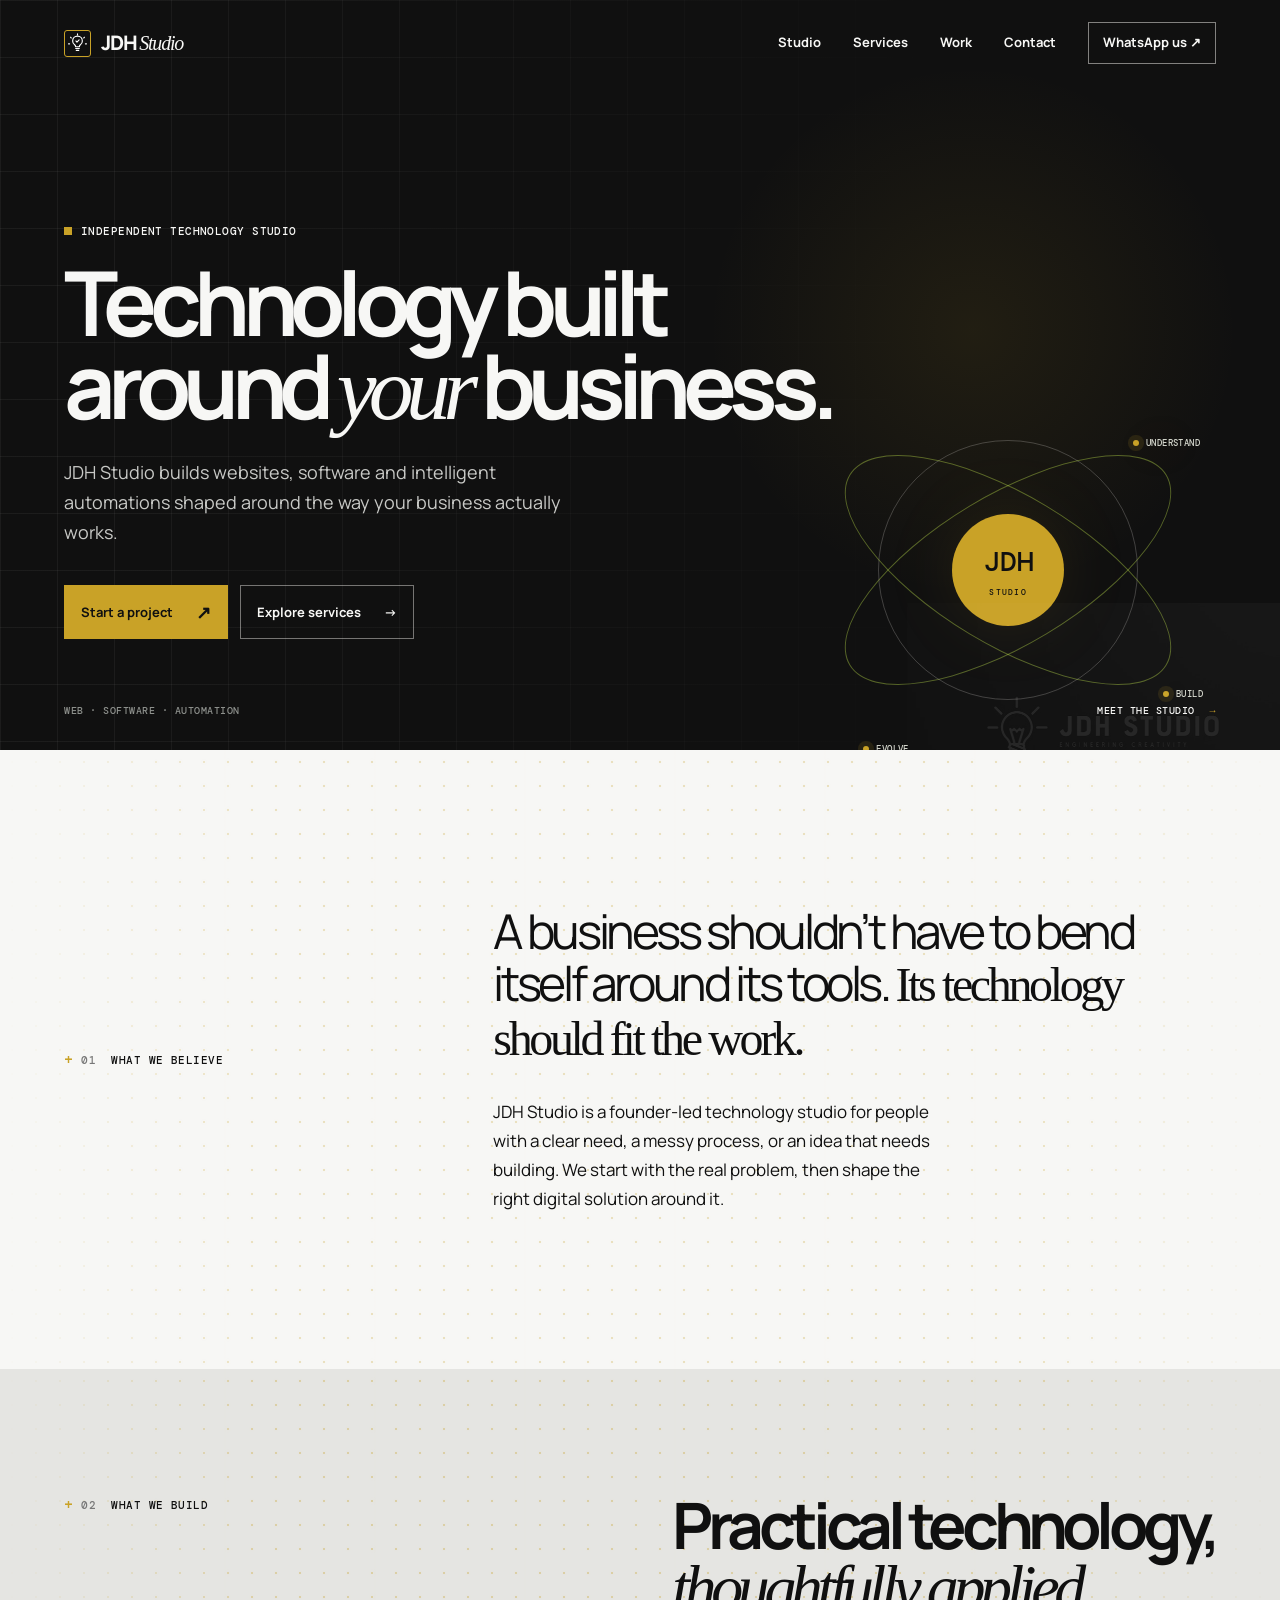
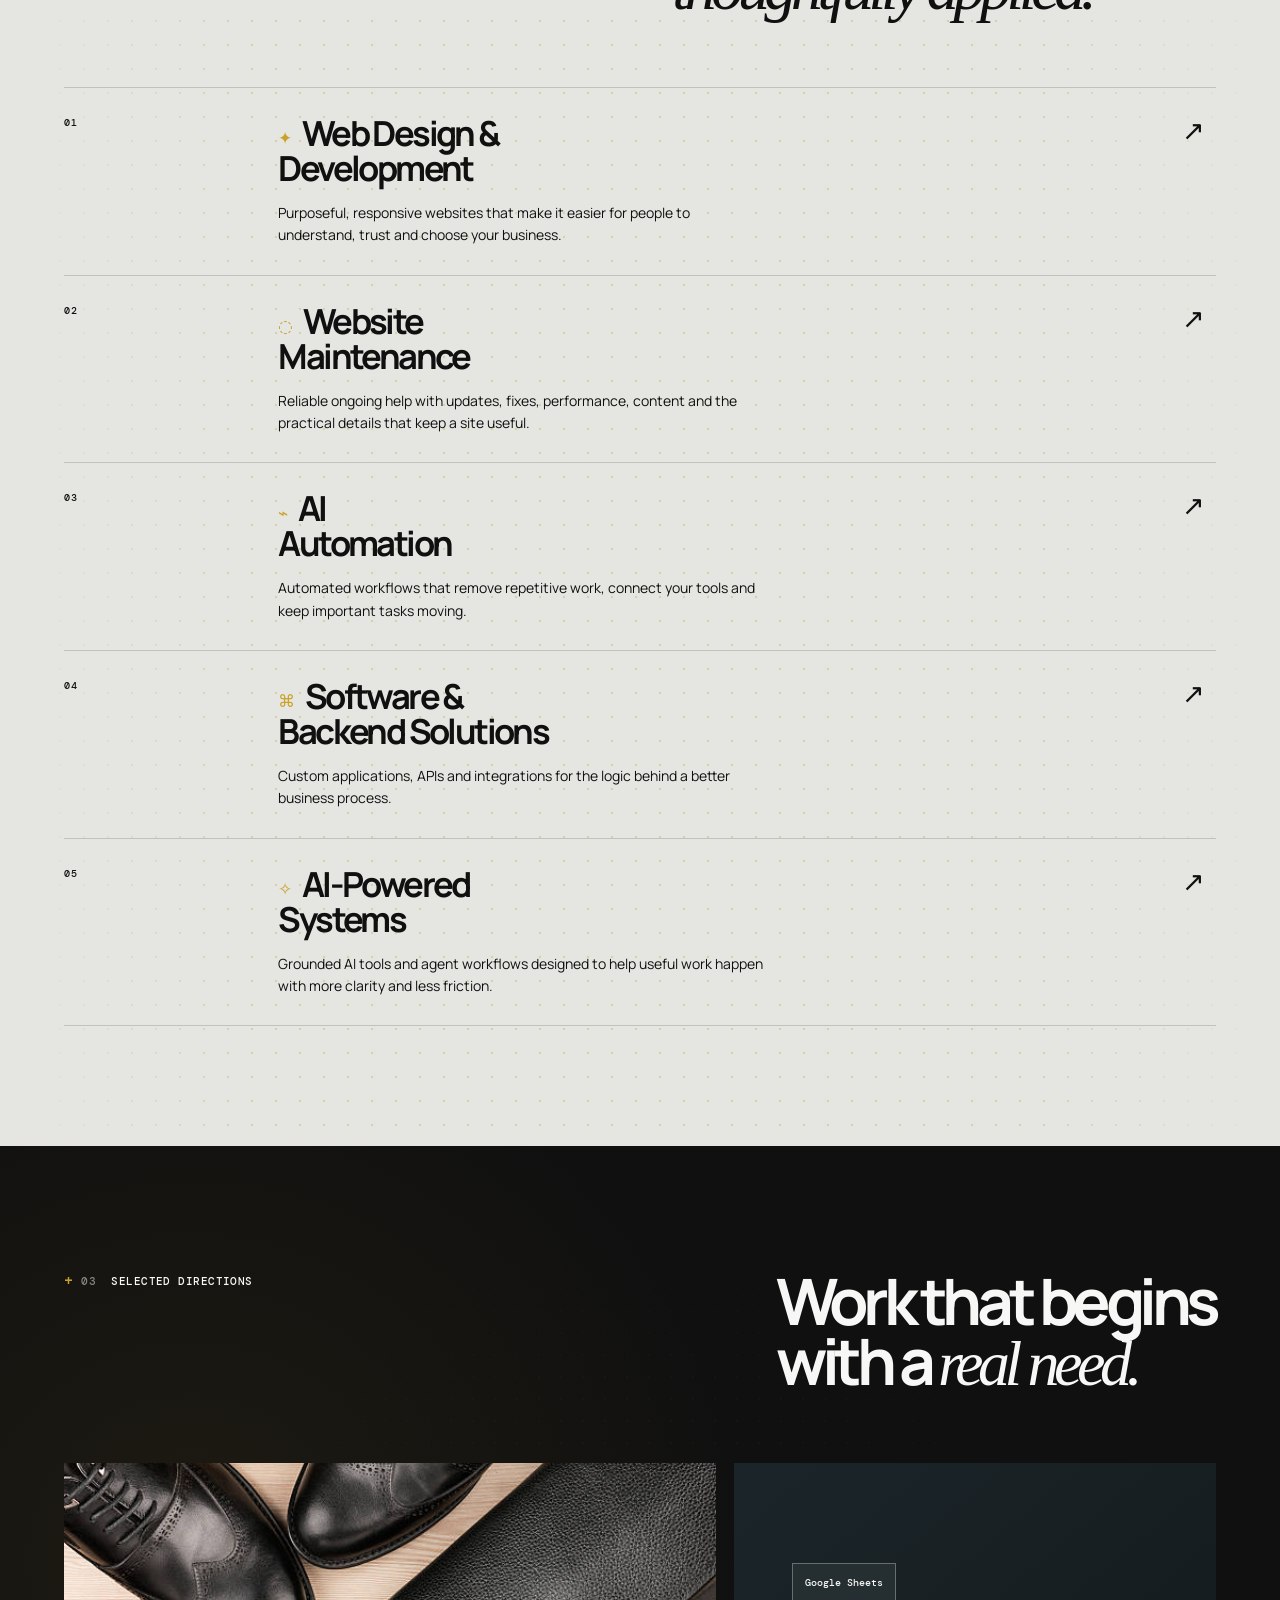
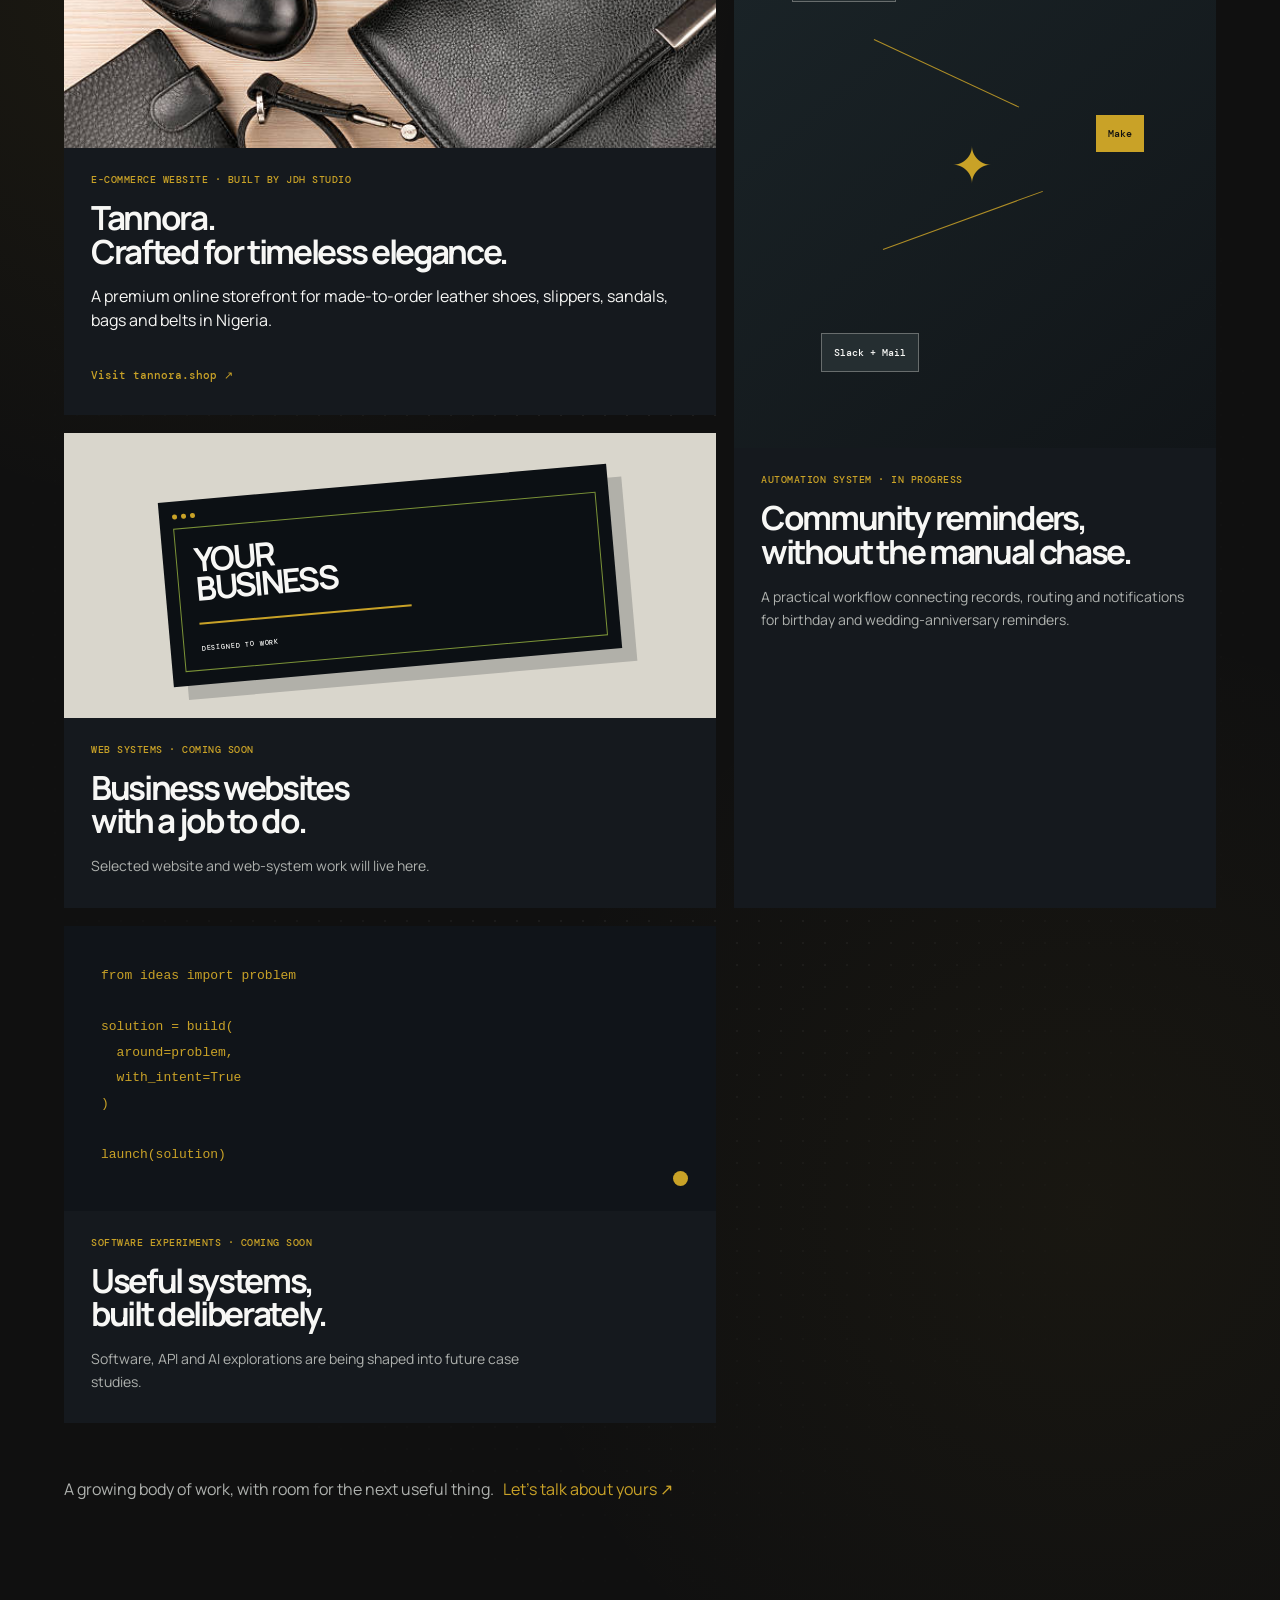
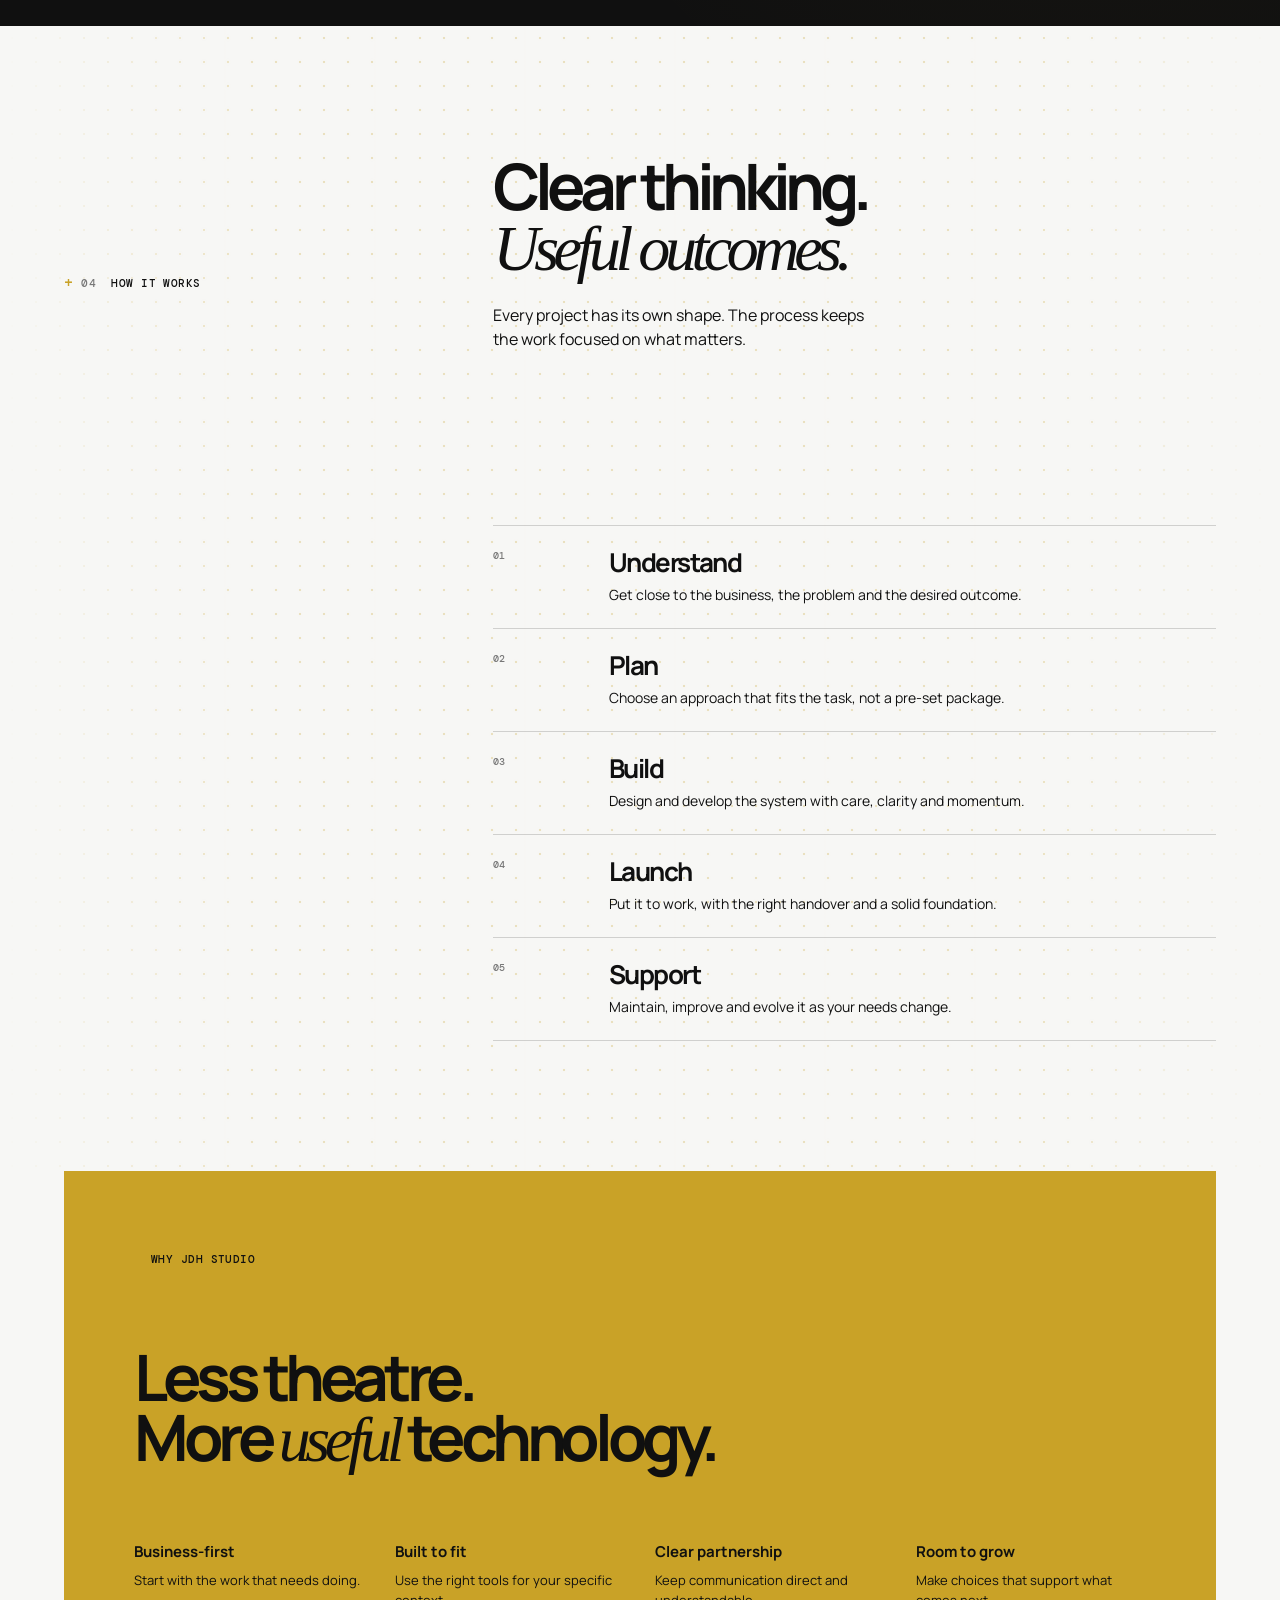
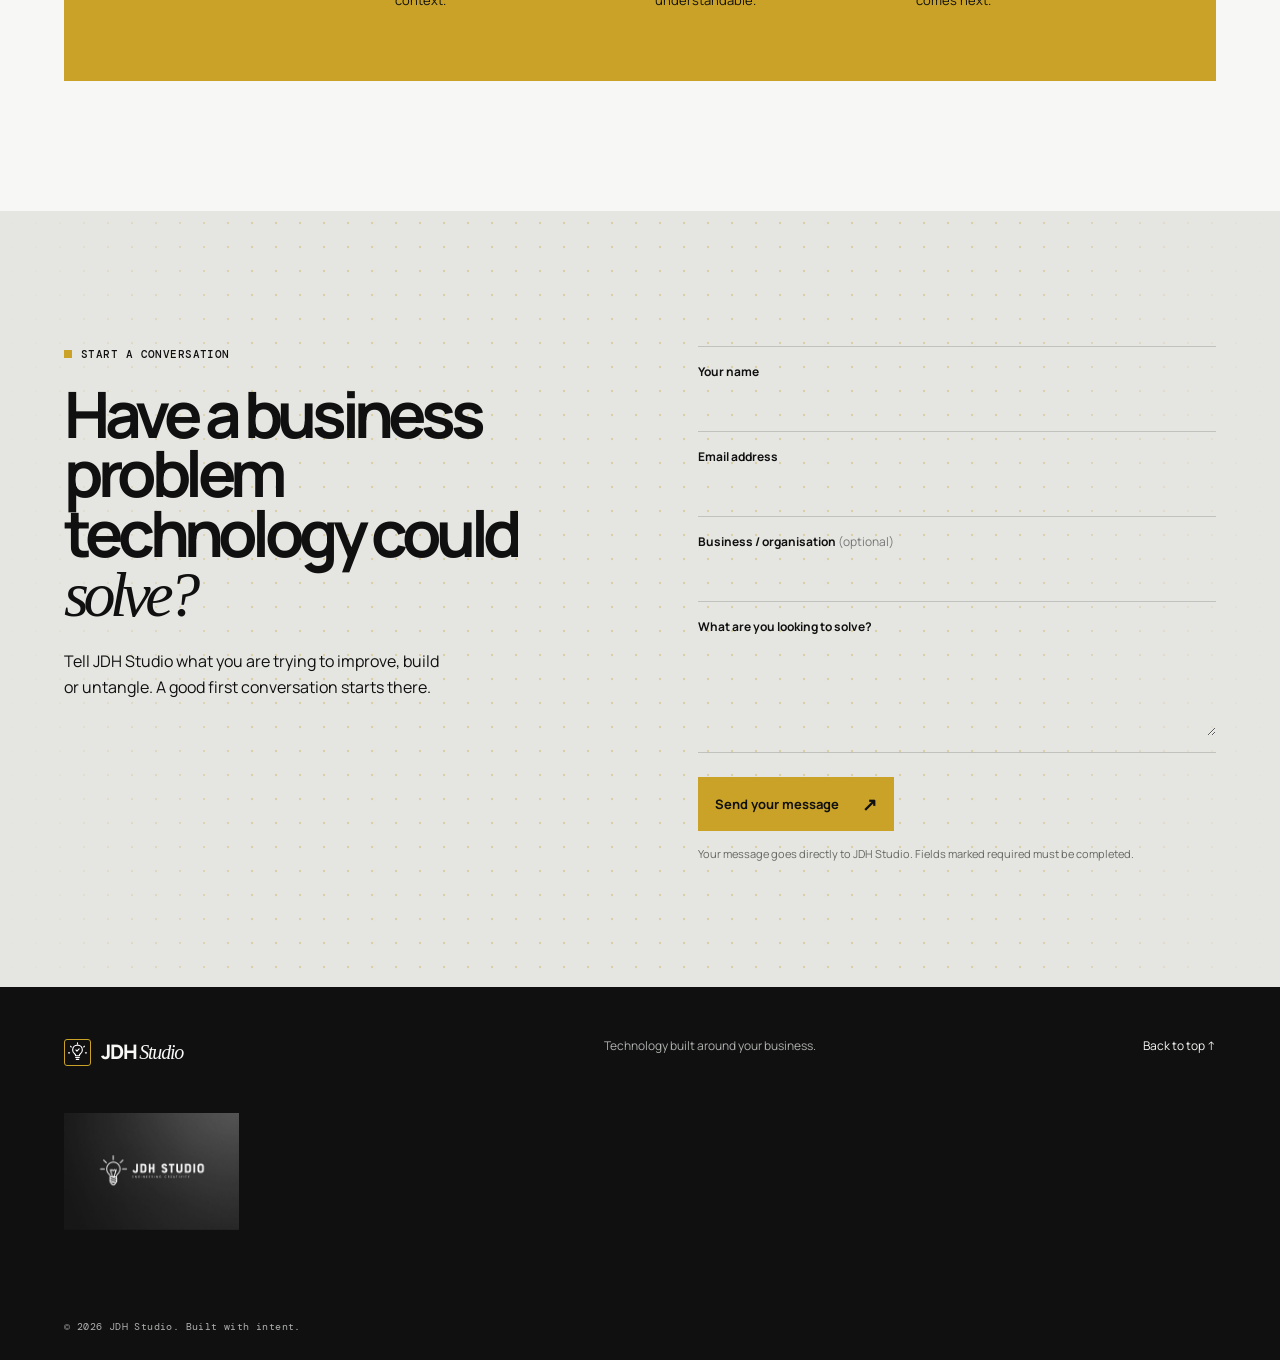
==== index.html @ 9ee15243 "Build JDH Studio website" ====
<!doctype html>
<html lang="en">
  <head>
    <meta charset="UTF-8" />
    <meta name="viewport" content="width=device-width, initial-scale=1.0" />
    <meta
      name="description"
      content="JDH Studio builds business websites, software, and practical AI automations around the way your business works."
    />
    <meta name="theme-color" content="#0a0d11" />
    <meta
      property="og:title"
      content="JDH Studio — Technology Built Around Your Business."
    />
    <meta
      property="og:description"
      content="Websites, software, and intelligent automations designed around real business needs."
    />
    <meta property="og:type" content="website" />
    <meta property="og:url" content="https://jdhstudio.co/" />
    <meta property="og:site_name" content="JDH Studio" />
    <meta property="og:image" content="https://jdhstudio.co/assets/jdh-studio-mark.jpg" />
    <meta name="twitter:card" content="summary_large_image" />
    <meta name="twitter:title" content="JDH Studio — Technology Built Around Your Business." />
    <meta name="twitter:description" content="Websites, software, and intelligent automations designed around real business needs." />
    <meta name="twitter:image" content="https://jdhstudio.co/assets/jdh-studio-mark.jpg" />
    <title>JDH Studio — Technology Built Around Your Business.</title>
    <link rel="canonical" href="https://jdhstudio.co/" />
    <link rel="icon" href="favicon.svg" type="image/svg+xml" />
    <link rel="preconnect" href="https://fonts.googleapis.com" />
    <link rel="preconnect" href="https://fonts.gstatic.com" crossorigin />
    <link
      href="https://fonts.googleapis.com/css2?family=DM+Mono:wght@400;500&family=Manrope:wght@400;500;600;700;800&display=swap"
      rel="stylesheet"
    />
    <link rel="stylesheet" href="styles.css" />
    <script type="application/ld+json">
      {
        "@context": "https://schema.org",
        "@type": "ProfessionalService",
        "name": "JDH Studio",
        "url": "https://jdhstudio.co/",
        "logo": "https://jdhstudio.co/favicon.svg",
        "image": "https://jdhstudio.co/assets/jdh-studio-mark.jpg",
        "description": "JDH Studio builds business websites, software, and practical AI automations around the way each business works.",
        "email": "jdhstudio.co@gmail.com",
        "sameAs": ["https://instagram.com/jdhstudio.co"],
        "areaServed": "NG"
      }
    </script>
  </head>
  <body class="home-page">
    <a class="skip-link" href="#main">Skip to content</a>
    <header class="site-header">
      <a class="brand" href="index.html" aria-label="JDH Studio home"
        ><span class="brand-mark">J</span><span>JDH <em>Studio</em></span></a
      ><button
        class="menu-toggle"
        type="button"
        aria-expanded="false"
        aria-controls="site-nav"
      >
        <span></span><span></span><span></span
        ><span class="sr-only">Open menu</span>
      </button>
      <nav id="site-nav" class="site-nav" aria-label="Primary navigation">
        <a href="studio.html">Studio</a><a href="services.html">Services</a
        ><a href="work.html">Work</a><a href="contact.html">Contact</a
        ><a
          class="nav-cta"
          href="https://wa.me/2348158535742?text=Hi%20JDH%20Studio%2C%20I%27d%20like%20to%20talk%20about%20a%20project."
          target="_blank"
          rel="noopener"
          >WhatsApp us <span aria-hidden="true">↗</span></a
        >
      </nav>
    </header>
    <main id="main">
      <section id="top" class="hero section-shell">
        <div class="hero-grid"></div>
        <div class="hero-copy reveal">
          <p class="eyebrow"><span></span> Independent technology studio</p>
          <h1>Technology built<br />around <i>your</i> business.</h1>
          <p class="hero-text">
            JDH Studio builds websites, software and intelligent automations
            shaped around the way your business actually works.
          </p>
          <div class="hero-actions">
            <a class="button button-primary" href="contact.html"
              >Start a project <span>↗</span></a
            ><a class="button button-secondary" href="services.html"
              >Explore services <span>→</span></a
            >
          </div>
        </div>
        <div class="hero-art reveal" aria-hidden="true">
          <div class="orbit orbit-a"></div>
          <div class="orbit orbit-b"></div>
          <div class="orbit orbit-c"></div>
          <div class="core"><span>JDH</span><small>STUDIO</small></div>
          <div class="signal signal-one"><b></b><span>UNDERSTAND</span></div>
          <div class="signal signal-two"><b></b><span>BUILD</span></div>
          <div class="signal signal-three"><b></b><span>EVOLVE</span></div>
        </div>
        <div class="hero-footer">
          <p>Web · Software · Automation</p>
          <a href="studio.html">Meet the studio <span>→</span></a>
        </div>
      </section>
      <section id="about" class="intro section-shell">
        <div class="section-label reveal">
          <span>01</span>
          <p>What we believe</p>
        </div>
        <div class="intro-content reveal">
          <p class="display-copy">
            A business shouldn’t have to bend itself around its tools.
            <strong>Its technology should fit the work.</strong>
          </p>
          <p class="body-copy">
            JDH Studio is a founder-led technology studio for people with a
            clear need, a messy process, or an idea that needs building. We
            start with the real problem, then shape the right digital solution
            around it.
          </p>
        </div>
      </section>
      <section id="services" class="services section-shell">
        <div class="section-top reveal">
          <div class="section-label">
            <span>02</span>
            <p>What we build</p>
          </div>
          <h2>Practical technology,<br /><i>thoughtfully applied.</i></h2>
        </div>
        <div class="service-list">
          <article class="service-card reveal">
            <div class="service-number">01</div>
            <div>
              <h3>Web Design &amp;<br />Development</h3>
              <p>
                Purposeful, responsive websites that make it easier for people
                to understand, trust and choose your business.
              </p>
            </div>
            <a href="#contact" aria-label="Discuss web design and development"
              >↗</a
            >
          </article>
          <article class="service-card reveal">
            <div class="service-number">02</div>
            <div>
              <h3>Website<br />Maintenance</h3>
              <p>
                Reliable ongoing help with updates, fixes, performance, content
                and the practical details that keep a site useful.
              </p>
            </div>
            <a href="#contact" aria-label="Discuss website maintenance">↗</a>
          </article>
          <article class="service-card reveal">
            <div class="service-number">03</div>
            <div>
              <h3>AI<br />Automation</h3>
              <p>
                Automated workflows that remove repetitive work, connect your
                tools and keep important tasks moving.
              </p>
            </div>
            <a href="#contact" aria-label="Discuss AI automation">↗</a>
          </article>
          <article class="service-card reveal">
            <div class="service-number">04</div>
            <div>
              <h3>Software &amp;<br />Backend Solutions</h3>
              <p>
                Custom applications, APIs and integrations for the logic behind
                a better business process.
              </p>
            </div>
            <a href="#contact" aria-label="Discuss backend solutions">↗</a>
          </article>
          <article class="service-card reveal">
            <div class="service-number">05</div>
            <div>
              <h3>AI-Powered<br />Systems</h3>
              <p>
                Grounded AI tools and agent workflows designed to help useful
                work happen with more clarity and less friction.
              </p>
            </div>
            <a href="#contact" aria-label="Discuss AI-powered systems">↗</a>
          </article>
        </div>
      </section>
      <section id="work" class="work section-shell">
        <div class="section-top reveal">
          <div class="section-label">
            <span>03</span>
            <p>Selected directions</p>
          </div>
          <h2>Work that begins<br />with a <i>real need.</i></h2>
        </div>
        <div class="project-grid">
          <article class="project project-feature reveal">
            <div class="project-visual automation-visual">
              <div class="flow-card flow-a">Google Sheets</div>
              <div class="flow-line line-a"></div>
              <div class="flow-card flow-b">Make</div>
              <div class="flow-line line-b"></div>
              <div class="flow-card flow-c">Slack + Mail</div>
              <div class="flow-node">✦</div>
            </div>
            <div class="project-info">
              <p class="project-type">Automation system · In progress</p>
              <h3>Community reminders,<br />without the manual chase.</h3>
              <p>
                A practical workflow connecting records, routing and
                notifications for birthday and wedding-anniversary reminders.
              </p>
            </div>
          </article>
          <article class="project reveal">
            <div class="project-visual web-visual">
              <div class="browser">
                <div class="browser-top"><i></i><i></i><i></i></div>
                <div class="browser-screen">
                  <span>YOUR<br />BUSINESS</span><b></b
                  ><small>DESIGNED TO WORK</small>
                </div>
              </div>
            </div>
            <div class="project-info">
              <p class="project-type">Web systems · Coming soon</p>
              <h3>Business websites<br />with a job to do.</h3>
              <p>Selected website and web-system work will live here.</p>
            </div>
          </article>
          <article class="project reveal">
            <div class="project-visual code-visual">
              <pre><code>from ideas import problem

solution = build(
  around=problem,
  with_intent=True
)

launch(solution)</code></pre>
              <span class="code-dot"></span>
            </div>
            <div class="project-info">
              <p class="project-type">Software experiments · Coming soon</p>
              <h3>Useful systems,<br />built deliberately.</h3>
              <p>
                Software, API and AI explorations are being shaped into future
                case studies.
              </p>
            </div>
          </article>
        </div>
        <p class="work-note reveal">
          A growing body of work, with room for the next useful thing.
          <a href="#contact">Let’s talk about yours <span>↗</span></a>
        </p>
      </section>
      <section id="process" class="process section-shell">
        <div class="section-label reveal">
          <span>04</span>
          <p>How it works</p>
        </div>
        <div class="process-heading reveal">
          <h2>Clear thinking.<br /><i>Useful outcomes.</i></h2>
          <p>
            Every project has its own shape. The process keeps the work focused
            on what matters.
          </p>
        </div>
        <ol class="process-list">
          <li class="reveal">
            <span>01</span>
            <div>
              <h3>Understand</h3>
              <p>
                Get close to the business, the problem and the desired outcome.
              </p>
            </div>
          </li>
          <li class="reveal">
            <span>02</span>
            <div>
              <h3>Plan</h3>
              <p>
                Choose an approach that fits the task, not a pre-set package.
              </p>
            </div>
          </li>
          <li class="reveal">
            <span>03</span>
            <div>
              <h3>Build</h3>
              <p>
                Design and develop the system with care, clarity and momentum.
              </p>
            </div>
          </li>
          <li class="reveal">
            <span>04</span>
            <div>
              <h3>Launch</h3>
              <p>
                Put it to work, with the right handover and a solid foundation.
              </p>
            </div>
          </li>
          <li class="reveal">
            <span>05</span>
            <div>
              <h3>Support</h3>
              <p>Maintain, improve and evolve it as your needs change.</p>
            </div>
          </li>
        </ol>
      </section>
      <section class="principles section-shell">
        <div class="principles-panel reveal">
          <p class="eyebrow"><span></span> Why JDH Studio</p>
          <h2>Less theatre.<br />More <i>useful</i> technology.</h2>
          <div class="principle-grid">
            <p><b>Business-first</b>Start with the work that needs doing.</p>
            <p>
              <b>Built to fit</b>Use the right tools for your specific context.
            </p>
            <p>
              <b>Clear partnership</b>Keep communication direct and
              understandable.
            </p>
            <p><b>Room to grow</b>Make choices that support what comes next.</p>
          </div>
        </div>
      </section>
      <section id="contact" class="contact section-shell">
        <div class="contact-intro reveal">
          <p class="eyebrow"><span></span> Start a conversation</p>
          <h2>Have a business problem technology could <i>solve?</i></h2>
          <p>
            Tell JDH Studio what you are trying to improve, build or untangle. A
            good first conversation starts there.
          </p>
        </div>
        <form
          class="contact-form reveal"
          action="https://formspree.io/f/xvkpdweq"
          method="POST"
        >
          <div class="form-row">
            <label for="name">Your name</label
            ><input id="name" name="name" autocomplete="name" required />
          </div>
          <div class="form-row">
            <label for="email">Email address</label
            ><input
              id="email"
              name="email"
              type="email"
              autocomplete="email"
              required
            />
          </div>
          <div class="form-row">
            <label for="business"
              >Business / organisation <span>(optional)</span></label
            ><input id="business" name="business" autocomplete="organization" />
          </div>
          <div class="form-row">
            <label for="message">What are you looking to solve?</label
            ><textarea id="message" name="message" rows="4" required></textarea>
          </div>
          <button class="button button-primary" type="submit">
            Send your message <span>↗</span>
          </button>
          <p class="form-note">
            Your message goes directly to JDH Studio. Fields marked required
            must be completed.
          </p>
        </form>
      </section>
    </main>
    <footer class="footer section-shell">
      <a class="brand" href="#top"
        ><span class="brand-mark">J</span><span>JDH <em>Studio</em></span></a
      >
      <p>Technology built around your business.</p>
      <a class="back-top" href="#top">Back to top ↑</a
      ><img
        class="footer-mark"
        src="assets/jdh-studio-mark.jpg"
        alt="JDH Studio — Engineering Creativity"
        width="768"
        height="512"
        loading="lazy"
      /><small>© <span data-year></span> JDH Studio. Built with intent.</small>
    </footer>
    <script src="script.js"></script>
  </body>
</html>
---- styles.css ----
:root{--ink:#0a0d11;--paper:#f4f2ed;--soft:#deded8;--line:#0a0d112b;--accent:#d8ff54;--serif:Georgia,serif;--sans:Manrope,Arial,sans-serif;--mono:'DM Mono',monospace}*{box-sizing:border-box}html{scroll-behavior:smooth}body{margin:0;background:var(--paper);color:var(--ink);font:16px/1.5 var(--sans)}.section-shell{padding-inline:max(5vw,24px)}.skip-link{position:fixed;z-index:20;top:-100px;left:16px;background:var(--accent);color:var(--ink);padding:10px 14px}.skip-link:focus{top:12px}.site-header{height:86px;display:flex;align-items:center;justify-content:space-between;padding:0 max(5vw,24px);position:absolute;z-index:5;width:100%;color:var(--paper)}.brand{display:inline-flex;align-items:center;gap:10px;font-weight:800;letter-spacing:-.06em;font-size:20px;color:inherit;text-decoration:none}.brand em{font-family:var(--serif);font-weight:400}.brand-mark{display:grid;place-items:center;width:27px;height:27px;background:var(--accent);color:var(--ink);font:500 15px var(--mono)}.site-nav{display:flex;align-items:center;gap:32px}.site-nav a{color:inherit;text-decoration:none;font-size:13px;font-weight:700}.site-nav a:not(.nav-cta):hover{text-decoration:underline;text-underline-offset:5px}.nav-cta{border:1px solid #f4f2ed80;padding:10px 14px}.menu-toggle{display:none}.hero{min-height:750px;background:var(--ink);color:var(--paper);position:relative;overflow:hidden;padding-top:180px;padding-bottom:78px;display:flex;flex-direction:column;justify-content:center}.hero-grid{position:absolute;inset:0;background-image:linear-gradient(#f4f2ed0e 1px,transparent 1px),linear-gradient(90deg,#f4f2ed0e 1px,transparent 1px);background-size:57px 57px;mask-image:linear-gradient(90deg,#000 10%,transparent 77%)}.hero-copy{position:relative;max-width:820px;z-index:1}.eyebrow,.section-label{font:500 11px var(--mono);letter-spacing:.04em;text-transform:uppercase}.eyebrow{display:flex;gap:9px;align-items:center}.eyebrow span{width:8px;height:8px;background:var(--accent);display:inline-block}.hero h1,.section-top h2,.process h2,.principles h2,.contact h2{font-size:clamp(3.2rem,7vw,7rem);line-height:.93;letter-spacing:-.085em;margin:22px 0 28px;font-weight:700}.hero h1 i,h2 i{font-family:var(--serif);font-weight:400}.hero-text{max-width:535px;font-size:18px;line-height:1.65;color:#c8c9c6;margin:0}.hero-actions{display:flex;gap:12px;margin-top:38px}.button{display:inline-flex;gap:23px;align-items:center;justify-content:space-between;font:700 13px var(--sans);text-decoration:none;border:1px solid transparent;padding:14px 16px;cursor:pointer;transition:transform .2s,background .2s}.button:hover{transform:translateY(-2px)}.button-primary{background:var(--accent);color:var(--ink)}.button-primary span{font-size:18px}.button-secondary{border-color:#f4f2ed73;color:var(--paper)}.hero-art{position:absolute;right:6vw;top:50%;width:390px;height:390px;transform:translateY(-45%);opacity:.95}.orbit{position:absolute;border:1px solid #d8ff5459;border-radius:50%;left:50%;top:50%;transform:translate(-50%,-50%)}.orbit-a{width:370px;height:150px;transform:translate(-50%,-50%) rotate(31deg)}.orbit-b{width:370px;height:150px;transform:translate(-50%,-50%) rotate(-31deg)}.orbit-c{width:260px;height:260px;border-color:#f4f2ed38}.core{position:absolute;inset:0;margin:auto;width:112px;height:112px;border-radius:50%;background:var(--accent);color:var(--ink);display:flex;flex-direction:column;align-items:center;justify-content:center;line-height:1}.core span{font:500 28px var(--mono)}.core small{font:500 8px var(--mono);letter-spacing:.16em;margin-top:7px}.signal{position:absolute;font:500 9px var(--mono);letter-spacing:.05em;display:flex;gap:7px;align-items:center;color:#d4d6cc}.signal b{width:6px;height:6px;background:var(--accent);border-radius:100%;box-shadow:0 0 0 5px #d8ff541f}.signal-one{top:62px;right:3px}.signal-two{bottom:65px;right:0}.signal-three{bottom:10px;left:50px}.hero-footer{position:absolute;bottom:33px;left:max(5vw,24px);right:max(5vw,24px);display:flex;justify-content:space-between;font:500 10px var(--mono);letter-spacing:.05em;text-transform:uppercase}.hero-footer p{margin:0;color:#8d908c}.hero-footer a{color:var(--paper);text-decoration:none}.hero-footer a span{color:var(--accent);padding-left:8px}.intro{padding-top:155px;padding-bottom:155px;display:grid;grid-template-columns:1fr 2.3fr;gap:9vw}.section-label{display:flex;gap:15px;align-items:center;margin:0}.section-label span{color:#777}.section-label p{margin:0}.display-copy{font-size:clamp(2rem,3.75vw,4rem);letter-spacing:-.07em;line-height:1.08;max-width:890px;margin:0}.display-copy strong{font-family:var(--serif);font-weight:400}.body-copy{font-size:17px;max-width:455px;line-height:1.7;margin:34px 0 0}.services{background:var(--soft);padding-top:126px;padding-bottom:120px}.section-top{display:flex;justify-content:space-between;align-items:flex-start;margin-bottom:70px}.section-top h2{font-size:clamp(2.4rem,5vw,5.3rem);margin:0}.service-list{border-top:1px solid var(--line)}.service-card{display:grid;grid-template-columns:16% 1fr 34px;gap:30px;padding:28px 0;border-bottom:1px solid var(--line);align-items:start;transition:padding .25s}.service-card:hover{padding-inline:15px}.service-number,.project-type{font:500 10px var(--mono);letter-spacing:.05em;text-transform:uppercase}.service-card h3{font-size:clamp(1.6rem,2.7vw,3rem);line-height:.98;letter-spacing:-.075em;margin:0}.service-card p{max-width:485px;font-size:14px;line-height:1.6;margin:17px 0 0}.service-card a{color:inherit;text-decoration:none;font-size:27px;line-height:1}.work{background:var(--ink);color:var(--paper);padding-top:125px;padding-bottom:125px}.work .section-label span{color:#858782}.project-grid{display:grid;grid-template-columns:1.15fr .85fr;gap:18px}.project{background:#15191e}.project-feature{grid-row:span 2}.project-visual{height:285px;position:relative;overflow:hidden;background:#1b2128}.project-feature .project-visual{height:585px}.project-info{padding:25px 27px 30px}.project-type{color:var(--accent);margin:0 0 15px}.project-info h3{font-size:clamp(1.6rem,2.6vw,2.8rem);line-height:1;letter-spacing:-.07em;margin:0}.project-info>p:last-child{max-width:470px;margin:17px 0 0;color:#aeb1ae;font-size:14px;line-height:1.65}.automation-visual{background:linear-gradient(140deg,#1b2529,#111518)}.flow-card{position:absolute;border:1px solid #f4f2ed52;background:#252e31;padding:12px;font:500 10px var(--mono)}.flow-a{left:12%;top:17%}.flow-b{right:15%;top:43%;background:var(--accent);color:var(--ink);border:0}.flow-c{left:18%;bottom:13%}.flow-line{position:absolute;height:1px;background:var(--accent);opacity:.85;transform-origin:left}.line-a{width:160px;left:29%;top:30%;transform:rotate(25deg)}.line-b{width:170px;left:31%;top:66%;transform:rotate(-20deg)}.flow-node{position:absolute;top:45%;left:45%;font-size:50px;color:var(--accent)}.web-visual{display:grid;place-items:center;background:#d9d6cc}.browser{width:69%;height:65%;background:#0c1014;padding:13px;box-shadow:14px 14px 0 #0a0d1130;transform:rotate(-5deg)}.browser-top{display:flex;gap:4px}.browser-top i{width:5px;height:5px;border-radius:50%;background:var(--accent)}.browser-screen{height:calc(100% - 15px);border:1px solid #d8ff548c;margin-top:9px;padding:17px;color:var(--paper);display:flex;flex-direction:column;justify-content:space-between}.browser-screen span{font:700 clamp(18px,2.8vw,33px)/.88 var(--sans);letter-spacing:-.08em}.browser-screen b{width:55%;height:2px;background:var(--accent)}.browser-screen small{font:500 7px var(--mono);letter-spacing:.12em}.code-visual{background:#101419;padding:37px}.code-visual pre{margin:0;color:#b9c4ba;font:13px/1.9 var(--mono)}.code-visual code{color:#d8ff54}.code-dot{position:absolute;width:15px;height:15px;border-radius:50%;background:var(--accent);right:28px;bottom:25px}.work-note{font-size:16px;margin:54px 0 0;color:#aeb1ae}.work-note a{color:var(--accent);text-decoration:none;margin-left:6px}.process{padding-top:130px;padding-bottom:130px;display:grid;grid-template-columns:1fr 2.3fr;gap:9vw}.process-heading{margin-bottom:58px}.process h2{font-size:clamp(2.8rem,5vw,5.3rem);margin:0}.process-heading>p{max-width:390px;margin:25px 0 0;font-size:16px}.process-list{grid-column:2;margin:0;padding:0;list-style:none;border-top:1px solid var(--line)}.process-list li{display:grid;grid-template-columns:16% 1fr;padding:23px 0;border-bottom:1px solid var(--line)}.process-list li>span{font:500 10px var(--mono);color:#777}.process-list h3{font-size:26px;letter-spacing:-.06em;line-height:1;margin:0}.process-list p{font-size:14px;max-width:440px;margin:9px 0 0}.principles{padding-bottom:130px}.principles-panel{padding:70px;min-height:510px;background:var(--accent);display:flex;flex-direction:column;justify-content:space-between}.principles h2{font-size:clamp(2.7rem,5vw,5.2rem);margin:24px 0}.principle-grid{display:grid;grid-template-columns:repeat(4,1fr);gap:30px}.principle-grid p{font-size:13px;line-height:1.55;margin:0}.principle-grid b{display:block;font-size:15px;margin-bottom:7px}.contact{padding-top:125px;padding-bottom:125px;background:var(--soft);display:grid;grid-template-columns:1fr 1fr;gap:9vw}.contact h2{font-size:clamp(2.8rem,5vw,5.2rem);margin:23px 0}.contact-intro>p:last-child{max-width:380px;font-size:16px;line-height:1.65}.contact-form{padding-top:10px}.form-row{border-top:1px solid var(--line);padding:16px 0}.form-row:last-of-type{border-bottom:1px solid var(--line)}label{display:block;font-size:12px;font-weight:700;margin-bottom:8px}label span{font-weight:400;color:#777}input,textarea{display:block;width:100%;border:0;background:transparent;padding:2px 0;font:16px var(--sans);color:var(--ink);outline-offset:6px;resize:vertical}.contact-form .button{margin-top:24px}.form-note{font-size:11px;line-height:1.5;color:#656762;margin:15px 0 0}.form-note code{font-family:var(--mono)}.footer{background:var(--ink);color:var(--paper);padding-top:50px;padding-bottom:27px;display:grid;grid-template-columns:1fr 1fr auto;gap:20px;align-items:start}.footer p,.footer small,.back-top{margin:0;font-size:12px;color:#aeb1ae}.back-top{color:var(--paper);text-decoration:none}.footer small{grid-column:1/-1;margin-top:70px;font:10px var(--mono);letter-spacing:.04em}.reveal{opacity:0;transform:translateY(18px);transition:opacity .65s ease,transform .65s ease}.reveal.is-visible{opacity:1;transform:none}@media(max-width:800px){.site-header{height:74px}.menu-toggle{display:flex;width:38px;height:38px;padding:8px;flex-direction:column;justify-content:center;gap:5px;border:1px solid #f4f2ed66;background:transparent}.menu-toggle span:not(.sr-only){height:1px;background:var(--paper);width:100%}.site-nav{display:none;position:absolute;top:74px;left:0;right:0;background:var(--ink);padding:18px max(5vw,24px) 25px;align-items:stretch;gap:0;border-top:1px solid #f4f2ed2e}.site-nav.open{display:flex;flex-direction:column}.site-nav a{padding:12px 0}.site-nav .nav-cta{margin-top:8px;text-align:center}.hero{min-height:700px;padding-top:135px;padding-bottom:100px}.hero-art{width:250px;height:250px;right:-59px;top:47%;opacity:.56}.hero h1{font-size:clamp(3.2rem,11vw,5rem)}.hero-text{font-size:16px;max-width:440px}.hero-footer{bottom:28px}.hero-footer p{display:none}.intro,.process,.contact{grid-template-columns:1fr;gap:38px;padding-top:90px;padding-bottom:90px}.section-top{display:block;margin-bottom:45px}.section-top h2{margin-top:25px}.services,.work{padding-top:90px;padding-bottom:90px}.service-card{grid-template-columns:50px 1fr 25px;gap:14px}.service-card p{font-size:13px}.project-grid{grid-template-columns:1fr}.project-feature{grid-row:auto}.project-feature .project-visual{height:350px}.project-visual{height:260px}.process-heading{margin-bottom:4px}.process-list{grid-column:auto}.principles{padding-bottom:90px}.principles-panel{padding:35px 26px;min-height:0}.principle-grid{grid-template-columns:1fr 1fr;gap:26px 20px;margin-top:25px}.contact{gap:32px}.footer{grid-template-columns:1fr auto}.footer p{display:none}.footer small{margin-top:36px}.hero-actions{flex-wrap:wrap}.button{padding:13px 15px}}@media(max-width:430px){.section-shell{padding-inline:20px}.hero h1{font-size:3.25rem}.hero-actions{display:grid;grid-template-columns:1fr}.hero-actions .button{width:100%}.hero-art{right:-85px;top:44%}.hero-footer a{font-size:9px}.intro,.process,.contact{padding-top:75px;padding-bottom:75px}.services,.work{padding-top:75px;padding-bottom:75px}.service-card h3{font-size:1.55rem}.service-card{grid-template-columns:37px 1fr 20px;gap:10px}.service-number{font-size:9px}.project-info{padding:21px}.project-feature .project-visual{height:295px}.process-list li{grid-template-columns:42px 1fr}.principle-grid{grid-template-columns:1fr}.footer{padding-inline:20px}.footer .brand{font-size:18px}.footer small{font-size:9px}.code-visual{padding:27px 20px}.code-visual pre{font-size:11px}}.sr-only{position:absolute;width:1px;height:1px;padding:0;margin:-1px;overflow:hidden;clip:rect(0,0,0,0);white-space:nowrap;border:0}
.founder{background:#15191e;color:var(--paper);display:grid;grid-template-columns:42% 1fr;gap:9vw;align-items:center;padding-top:100px;padding-bottom:100px}.founder-image{align-self:stretch;min-height:500px;background:var(--accent);overflow:hidden}.founder-image img{display:block;width:100%;height:100%;object-fit:cover;object-position:center 24%}.founder h2{font-size:clamp(2.5rem,4.5vw,4.6rem);line-height:.98;letter-spacing:-.08em;margin:24px 0}.founder-copy>p:not(.eyebrow):not(.founder-signoff){max-width:450px;color:#c2c5c1;font-size:16px;line-height:1.7}.founder-signoff{font:700 16px/1.15 var(--sans);letter-spacing:-.04em;margin-top:36px}.founder-signoff span{font:500 10px var(--mono);letter-spacing:.15em;text-transform:uppercase;color:var(--accent)}@media(max-width:800px){.founder{grid-template-columns:1fr;gap:35px;padding-top:75px;padding-bottom:75px}.founder-image{min-height:430px;max-height:600px}.founder-copy{padding-right:0}}@media(max-width:430px){.founder{padding-top:60px;padding-bottom:60px}.founder-image{min-height:380px}.founder h2{font-size:2.6rem}}
.footer-mark{grid-column:1/-1;width:175px;height:auto;display:block;margin-top:26px;mix-blend-mode:screen}
:root{--ink:#101010;--paper:#f7f7f5;--soft:#e5e5e2;--line:#1010102b;--accent:#c9a227;--gold-light:#e6ca67}
.hero{background:radial-gradient(circle at 76% 44%,#c9a22718 0,transparent 25%),var(--ink)}.hero-grid{animation:grid-drift 24s linear infinite}.hero-art{filter:drop-shadow(0 0 30px #c9a22718)}.orbit-a{animation:orbit-spin 17s linear infinite}.orbit-b{animation:orbit-spin-reverse 23s linear infinite}.orbit-c{animation:orbit-pulse 4s ease-in-out infinite}.core{box-shadow:0 0 0 0 #c9a22755;animation:core-pulse 3.5s ease-in-out infinite}.signal b{background:var(--accent);box-shadow:0 0 0 5px #c9a2271f;animation:signal-blink 2.4s ease-in-out infinite}.signal-two b{animation-delay:.7s}.signal-three b{animation-delay:1.3s}.service-card h3{position:relative}.service-card h3:before{content:'✦';display:inline-block;color:var(--accent);font:500 17px var(--mono);margin-right:12px;transform:translateY(-.12em);transition:transform .25s,color .25s}.service-card:nth-child(2) h3:before{content:'◌'}.service-card:nth-child(3) h3:before{content:'⌁'}.service-card:nth-child(4) h3:before{content:'⌘'}.service-card:nth-child(5) h3:before{content:'✧'}.service-card:hover h3:before{color:var(--ink);transform:translateY(-.12em) rotate(45deg) scale(1.2)}.eyebrow span,.brand-mark{background:var(--accent)}.button-primary{background:var(--accent)}.project-type{color:var(--accent)}.flow-node,.code-visual code,.work-note a{color:var(--accent)}.flow-card.flow-b{background:var(--accent)}@keyframes grid-drift{from{background-position:0 0}to{background-position:57px 57px}}@keyframes orbit-spin{from{transform:translate(-50%,-50%) rotate(31deg)}to{transform:translate(-50%,-50%) rotate(391deg)}}@keyframes orbit-spin-reverse{from{transform:translate(-50%,-50%) rotate(-31deg)}to{transform:translate(-50%,-50%) rotate(-391deg)}}@keyframes orbit-pulse{0%,100%{opacity:.45;transform:translate(-50%,-50%) scale(.96)}50%{opacity:1;transform:translate(-50%,-50%) scale(1.04)}}@keyframes core-pulse{0%,100%{box-shadow:0 0 0 0 #c9a22700}50%{box-shadow:0 0 0 14px #c9a22716}}@keyframes signal-blink{0%,100%{opacity:.5}50%{opacity:1}}@media(prefers-reduced-motion:reduce){.hero-grid,.orbit-a,.orbit-b,.orbit-c,.core,.signal b{animation:none}.service-card h3:before{transition:none}}
.inner-header{position:relative;background:var(--ink)}.page-hero{background:var(--ink);color:var(--paper);padding-top:115px;padding-bottom:105px}.page-hero h1{max-width:980px;font-size:clamp(3.3rem,7vw,7rem);line-height:.93;letter-spacing:-.09em;margin:22px 0 25px}.page-hero h1 i{font-family:var(--serif);font-weight:400}.page-hero>p:last-child{max-width:570px;color:#b9b9b6;font-size:17px;line-height:1.7}.service-page{padding-top:0}.cta-band{background:var(--ink);color:var(--paper);padding-top:80px;padding-bottom:80px}.cta-band p{font:500 11px var(--mono);letter-spacing:.05em;text-transform:uppercase;color:#b9b9b6;margin:0}.cta-band h2{font-size:clamp(2.5rem,5vw,5rem);letter-spacing:-.08em;line-height:.95;margin:18px 0 28px}.contact-links{margin-top:35px;display:grid;gap:11px}.contact-links a{color:var(--ink);font-size:14px;font-weight:700;text-decoration:none}.contact-links a:hover{text-decoration:underline;text-underline-offset:4px}.footer small a{color:inherit}@media(max-width:800px){.page-hero{padding-top:86px;padding-bottom:75px}.page-hero h1{font-size:clamp(3rem,11vw,5rem)}}
img{max-width:100%;height:auto}.site-nav a[aria-current="page"]{text-decoration:underline;text-underline-offset:5px}@media (min-width:801px) and (max-width:1100px){.hero{min-height:700px}.hero-art{width:310px;height:310px;right:-20px;opacity:.65}.hero-copy{max-width:650px}.intro,.process,.contact{gap:5vw}.project-grid{grid-template-columns:1fr 1fr}.project-feature .project-visual{height:490px}.principles-panel{padding:52px}.founder{gap:5vw}}@media (max-width:800px){.site-header{padding-inline:20px}.site-nav{z-index:10}.hero{padding-inline:20px}.hero-copy{max-width:100%}.hero-art{pointer-events:none}.hero h1,.page-hero h1{max-width:700px}.section-top h2{max-width:600px}.project-info h3{max-width:600px}.contact-form{width:100%}.footer-mark{max-width:150px}.founder-image img{object-position:center top}}@media (max-width:560px){.hero{min-height:690px}.hero-art{width:215px;height:215px;right:-105px;top:49%}.hero h1{font-size:clamp(2.8rem,13vw,4rem)}.hero-text{max-width:88%}.hero-footer{left:20px;right:20px}.hero-footer a{font-size:10px}.section-top h2{font-size:clamp(2.3rem,11vw,3.6rem)}.project-feature .project-visual{height:300px}.flow-line{max-width:100px}.principles-panel{padding:30px 22px}.contact h2{font-size:clamp(2.4rem,11vw,4rem)}.button{min-height:48px}.form-row{padding-block:14px}}
.hero:after{content:'';position:absolute;inset:auto -8% -15% auto;width:560px;height:260px;background:url('assets/jdh-studio-mark.jpg') center/contain no-repeat;opacity:.10;mix-blend-mode:screen;pointer-events:none;animation:logo-breathe 8s ease-in-out infinite}.intro,.services,.work,.process,.principles,.contact{position:relative;isolation:isolate}.intro:before,.services:before,.process:before,.contact:before{content:'';position:absolute;z-index:-1;inset:0;pointer-events:none;background-image:radial-gradient(circle,#c9a227 1px,transparent 1px),linear-gradient(90deg,transparent 49.8%,#c9a22712 50%,transparent 50.2%);background-size:28px 28px,180px 100%;mask-image:linear-gradient(90deg,transparent,#000 20%,#000 80%,transparent);opacity:.12;animation:field-drift 28s linear infinite}.services:before,.contact:before{opacity:.16;background-size:38px 38px,220px 100%}.work:before{content:'';position:absolute;z-index:-1;inset:0;pointer-events:none;background:radial-gradient(circle at 15% 20%,#c9a22712,transparent 28%),radial-gradient(circle at 85% 80%,#c9a2270c,transparent 30%);animation:ambient-shift 12s ease-in-out infinite alternate}.section-label:before{content:'+';color:var(--accent);font:500 15px var(--mono);margin-right:-7px;animation:signal-blink 2.5s ease-in-out infinite}.project{transition:transform .35s ease,box-shadow .35s ease}.project:hover{transform:translateY(-7px);box-shadow:0 20px 40px #0008}.project:hover .project-visual{filter:saturate(1.15)}.project-visual{transition:filter .35s ease}.project-info a,.service-card a{transition:transform .25s ease,color .25s ease}.service-card:hover>a{transform:translate(4px,-4px);color:var(--accent)}.footer-mark{animation:logo-breathe 8s ease-in-out infinite}@keyframes logo-breathe{0%,100%{opacity:.07;transform:scale(.97)}50%{opacity:.14;transform:scale(1.02)}}@keyframes field-drift{from{background-position:0 0,0 0}to{background-position:56px 56px,180px 0}}@keyframes ambient-shift{from{transform:translate3d(-2%,0,0) scale(1)}to{transform:translate3d(2%,1%,0) scale(1.08)}}@media(prefers-reduced-motion:reduce){.hero:after,.intro:before,.services:before,.process:before,.contact:before,.work:before,.footer-mark{animation:none}.project,.project-visual{transition:none}}
body:after{content:'';position:fixed;z-index:30;top:0;left:0;width:var(--scroll-progress,0%);height:2px;background:var(--accent);box-shadow:0 0 10px #c9a22799;pointer-events:none;transition:width .1s linear}
.site-nav a:focus-visible,.menu-toggle:focus-visible,.button:focus-visible,.contact-links a:focus-visible,.project-link:focus-visible,.back-top:focus-visible,.brand:focus-visible{outline:2px solid var(--accent);outline-offset:4px}
.form-row input:focus-visible,.form-row textarea:focus-visible{outline:2px solid var(--accent);outline-offset:2px}
.intro:before,.services:before,.process:before,.contact:before{opacity:.26;background-image:radial-gradient(circle,#c9a227 1.35px,transparent 1.5px),linear-gradient(90deg,transparent 49.6%,#c9a22720 50%,transparent 50.4%);background-size:24px 24px,150px 100%;filter:drop-shadow(0 0 2px #c9a22755)}.services:before,.contact:before{opacity:.32}.work:after{content:'';position:absolute;z-index:-1;inset:0;pointer-events:none;background-image:radial-gradient(#f7f7f5 1px,transparent 1.4px);background-size:22px 22px;opacity:.08;mask-image:radial-gradient(ellipse at 50% 50%,#000,transparent 72%)}
.brand-mark{font-size:0;color:transparent;background-color:var(--ink);background-image:url('favicon.svg');background-position:center;background-repeat:no-repeat;background-size:92%;border:1px solid var(--accent);border-radius:3px}
.tannora-visual{display:block;background:#d9d0c4;overflow:hidden}.tannora-visual img{display:block;width:100%;height:100%;object-fit:cover;transition:transform .7s ease,filter .5s ease}.tannora-project:hover .tannora-visual img{transform:scale(1.06);filter:contrast(1.06)}.project-link{display:inline-block;margin-top:20px;color:var(--accent);font:500 11px var(--mono);text-decoration:none}.project-link:hover{text-decoration:underline;text-underline-offset:4px}
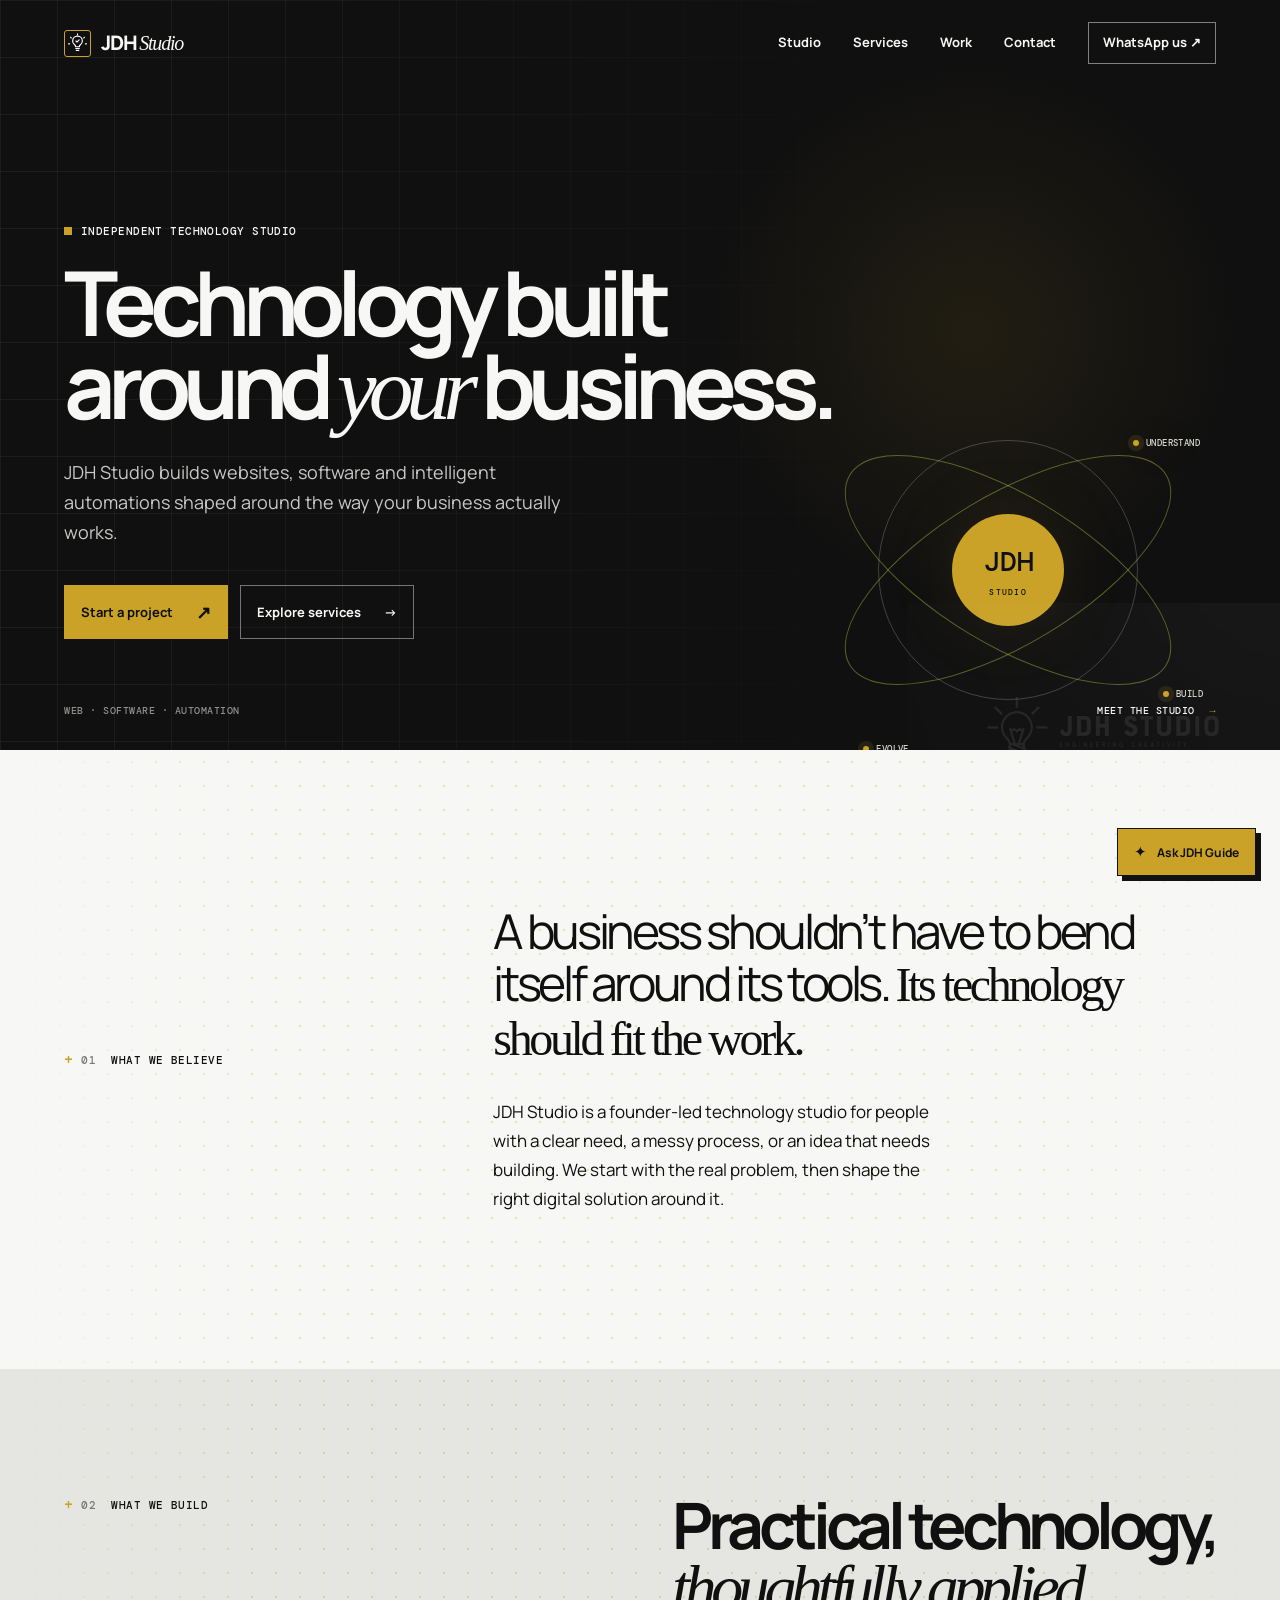
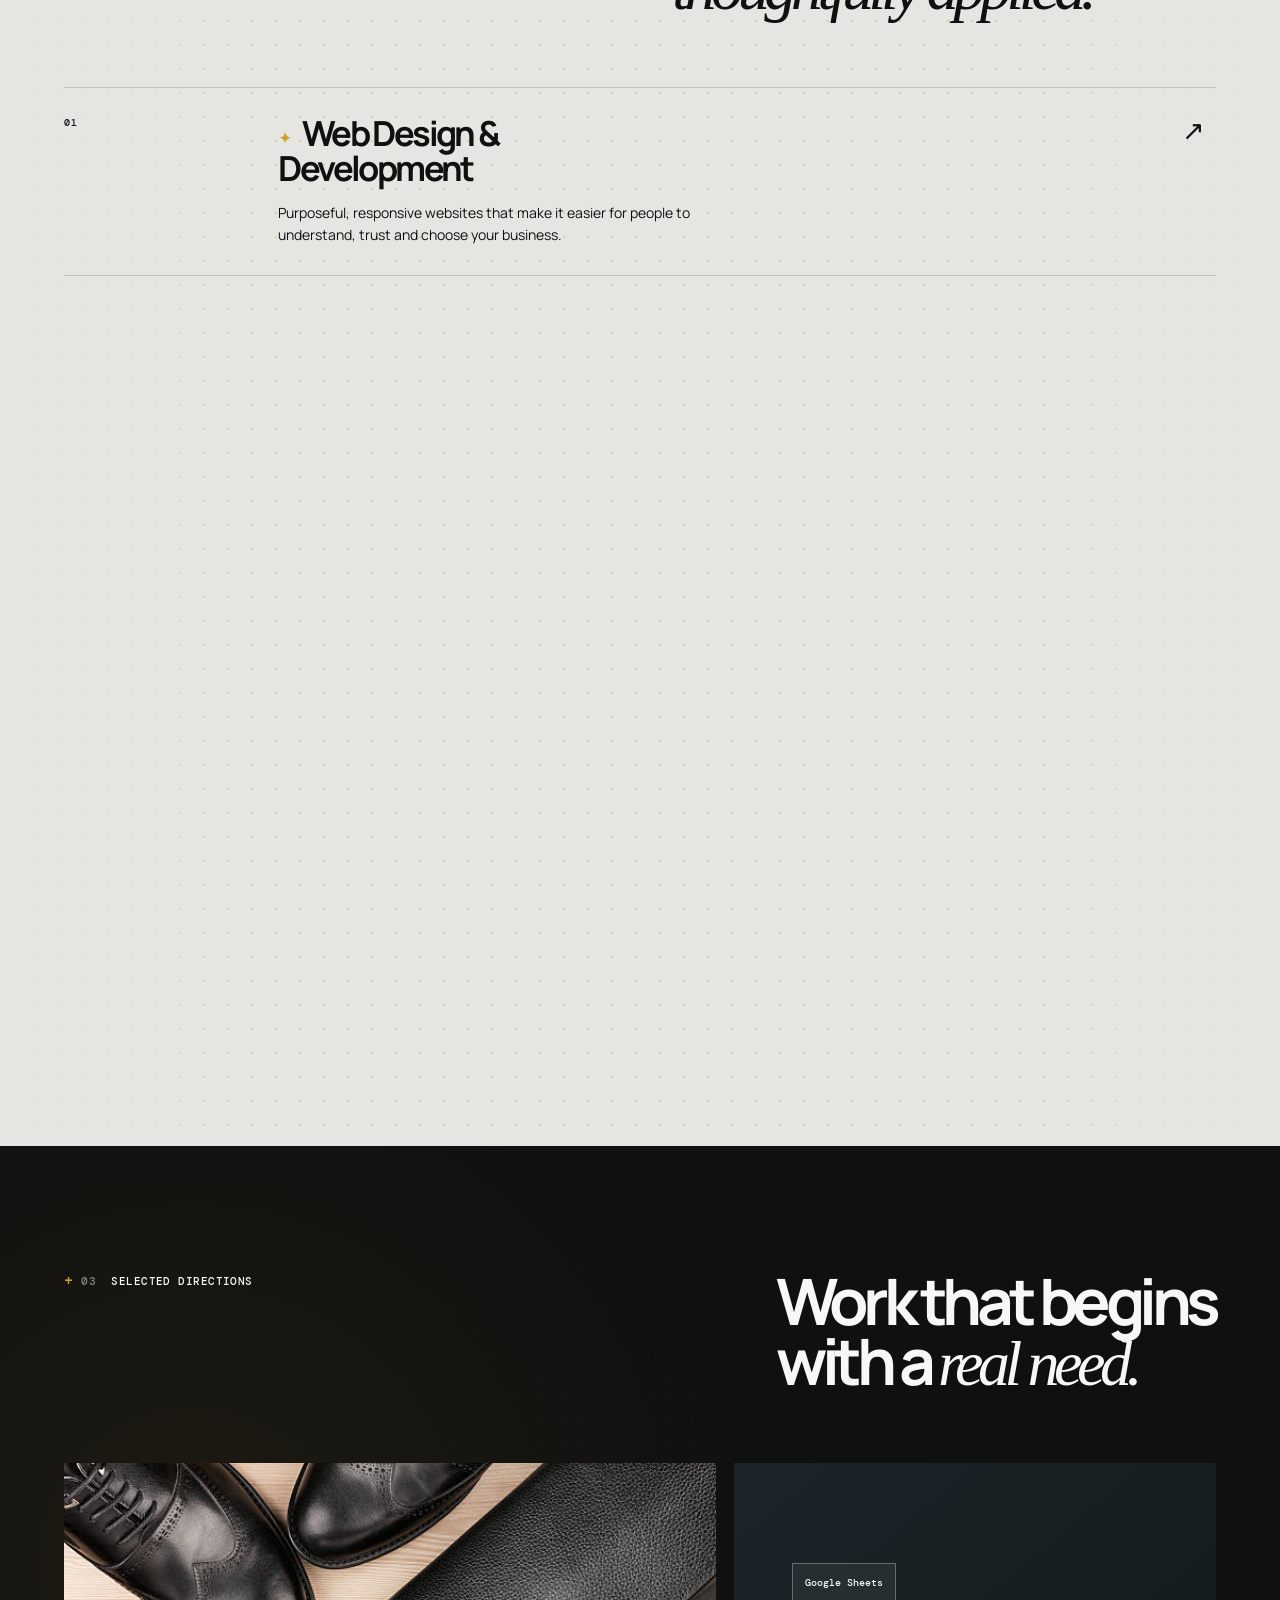
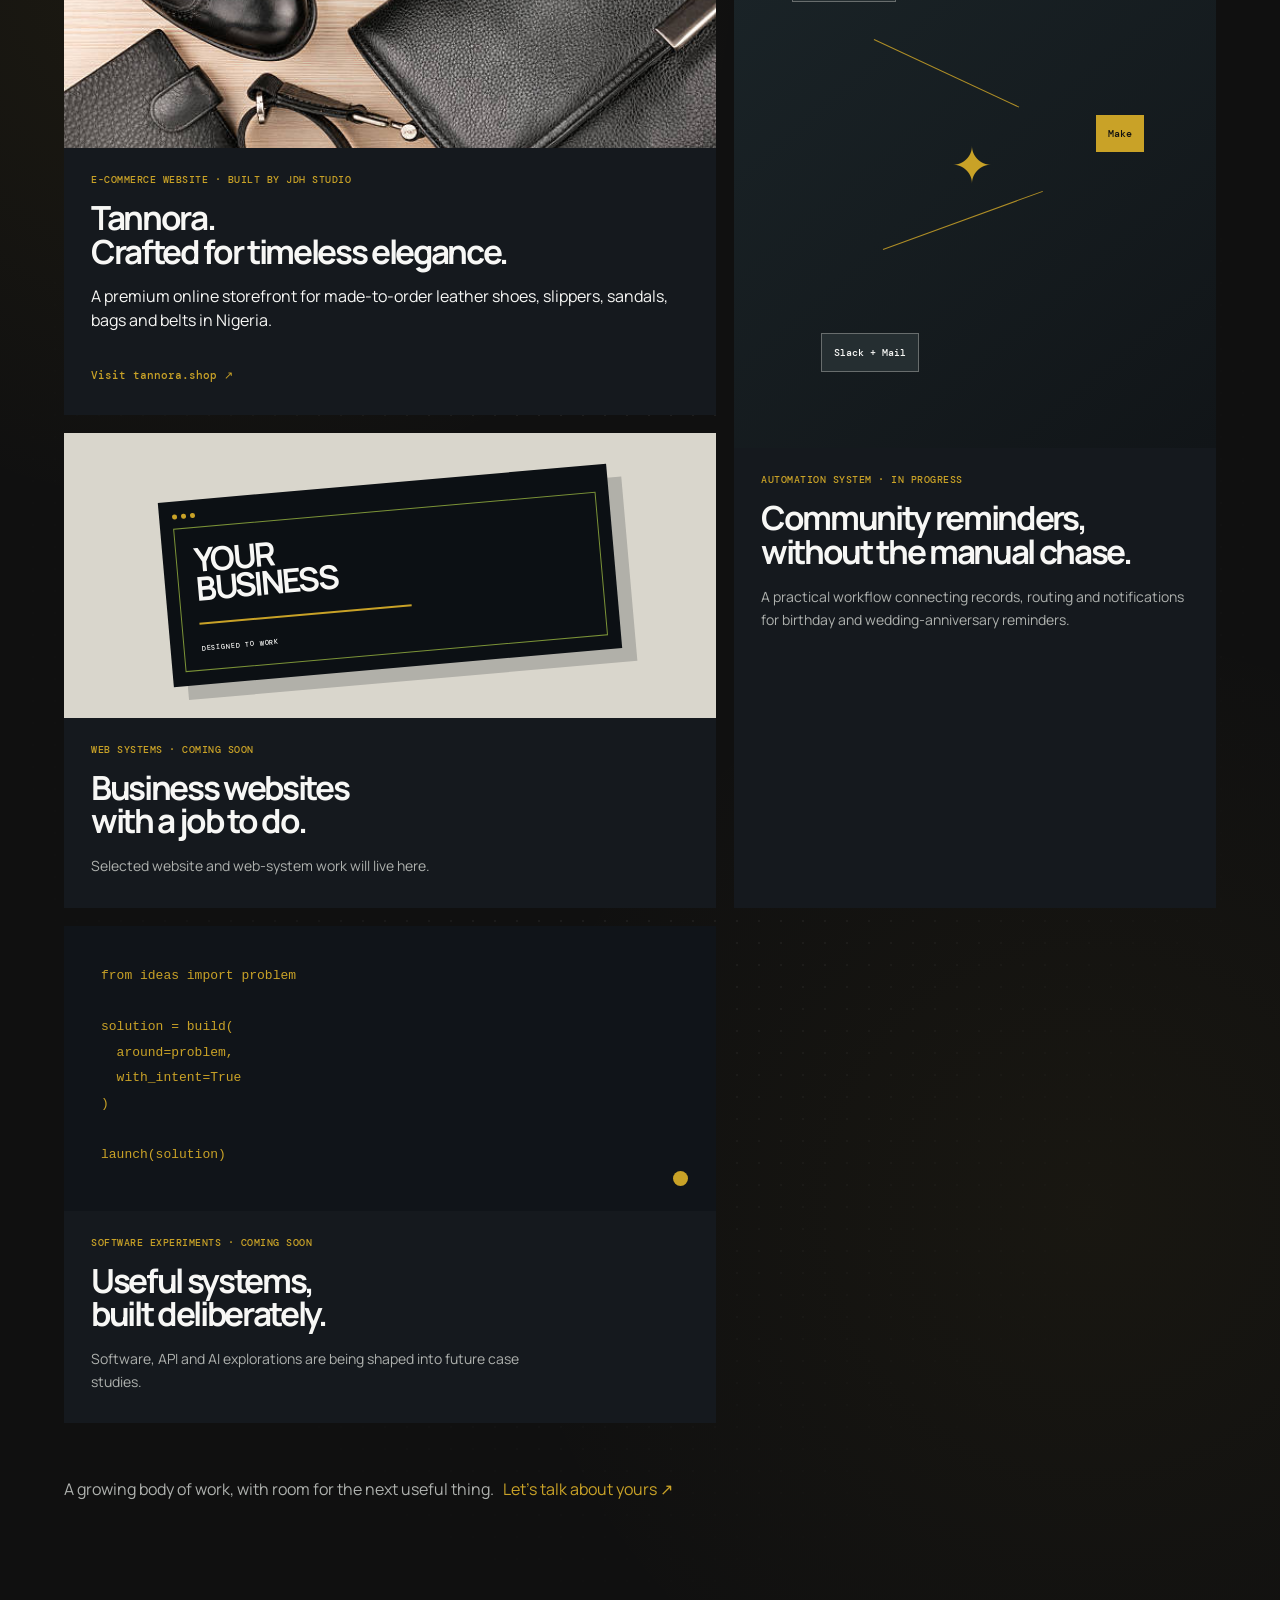
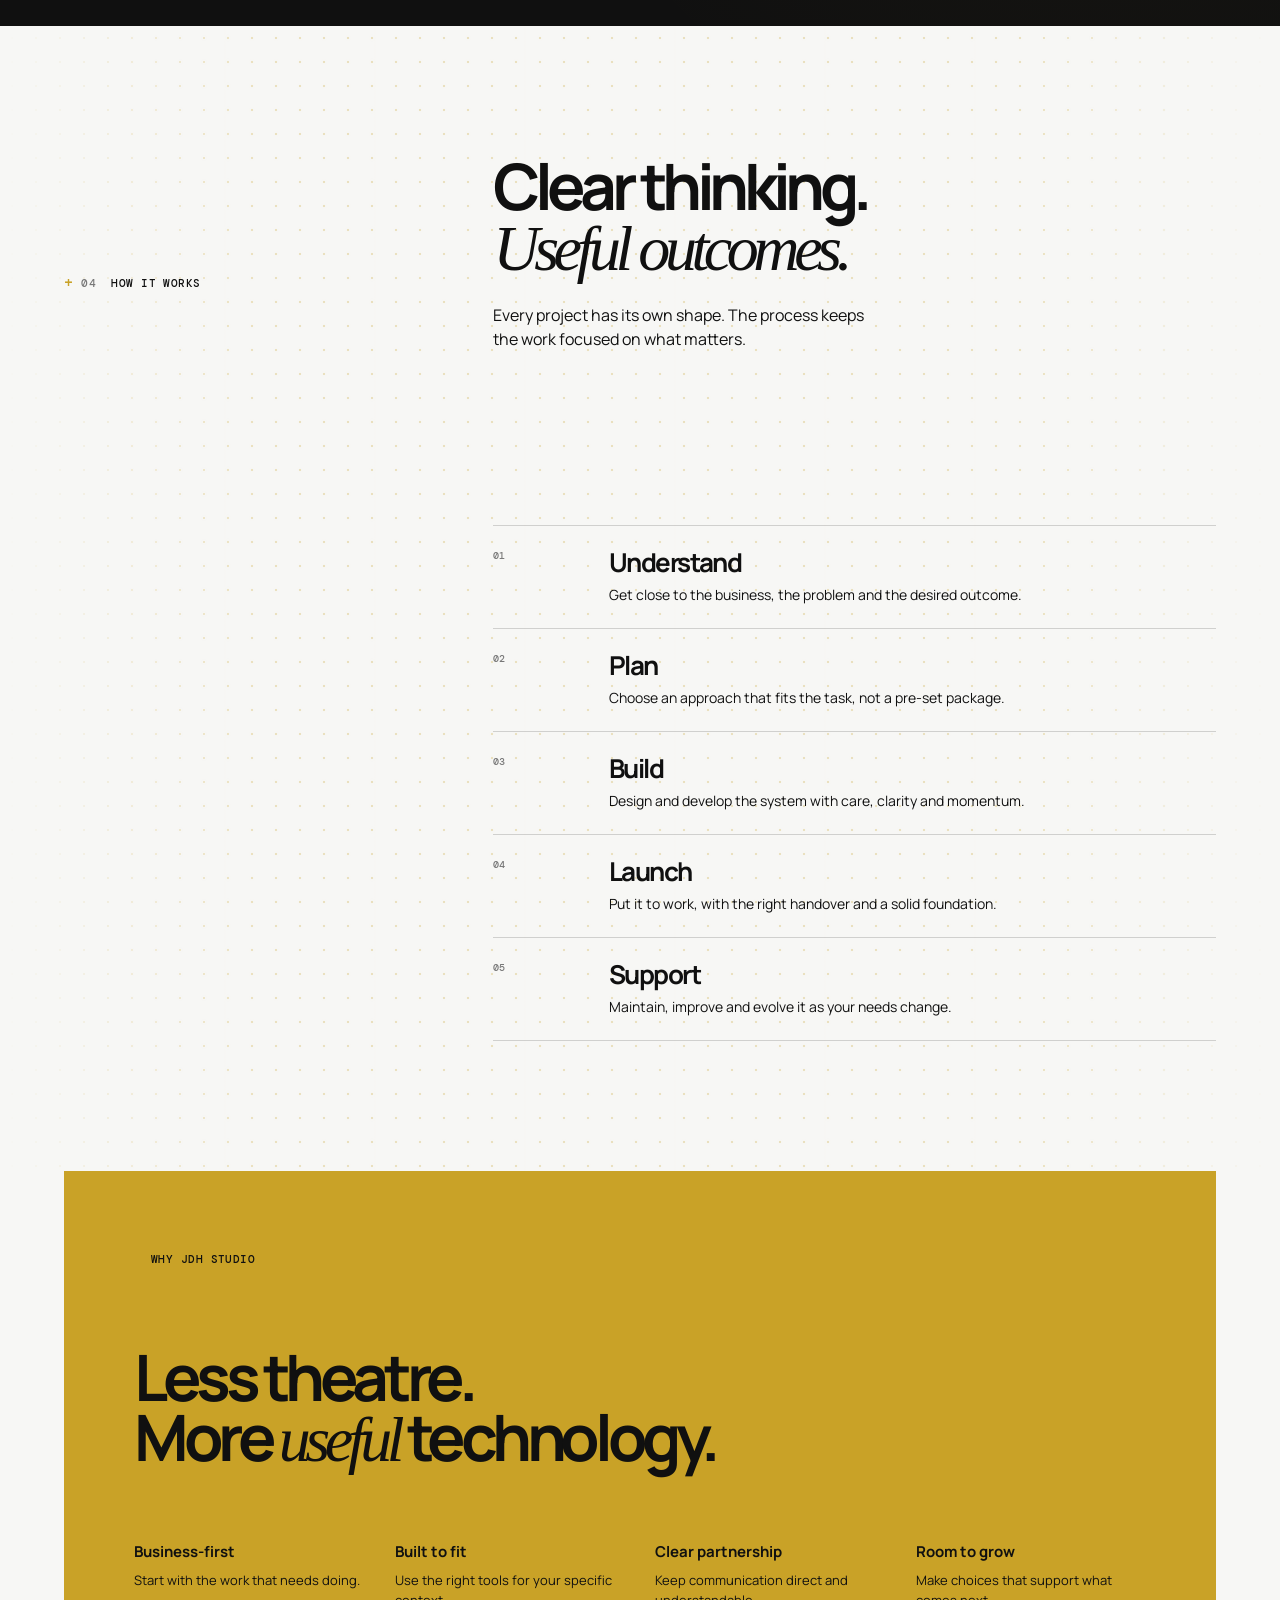
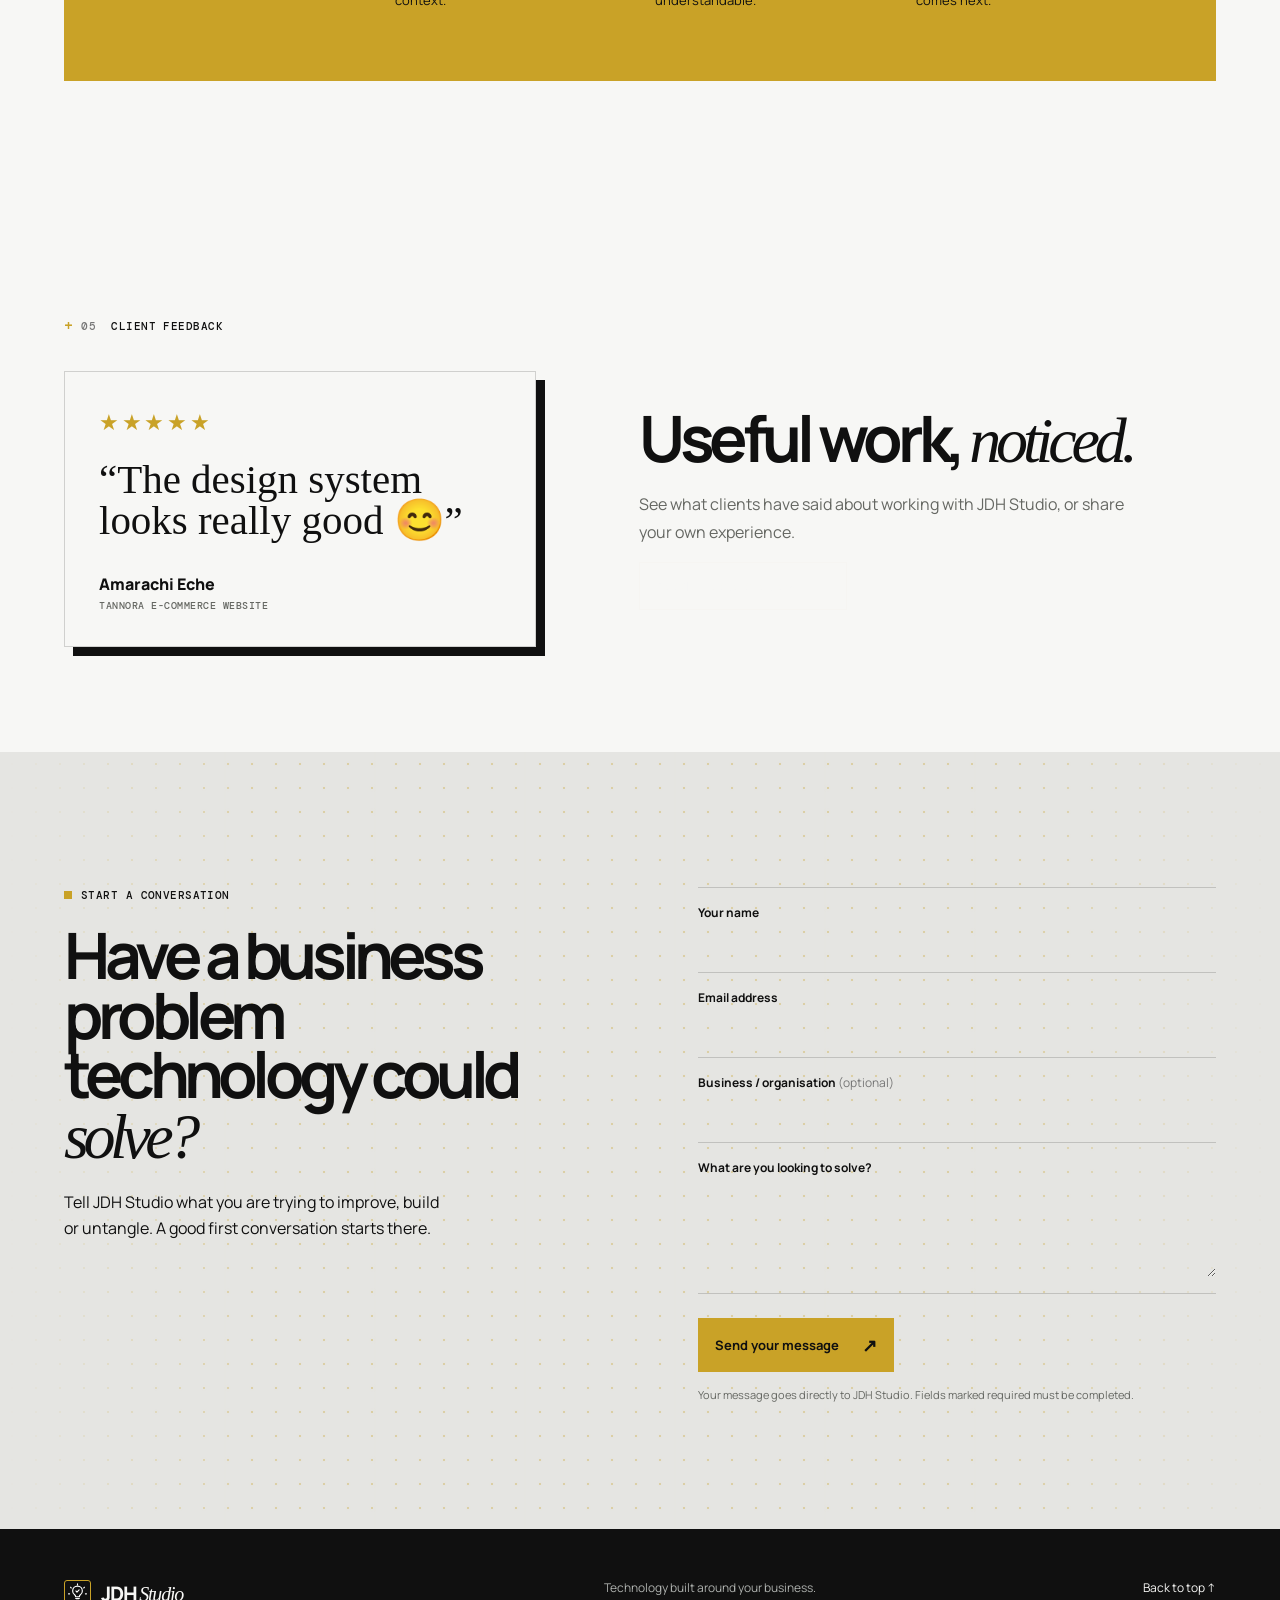
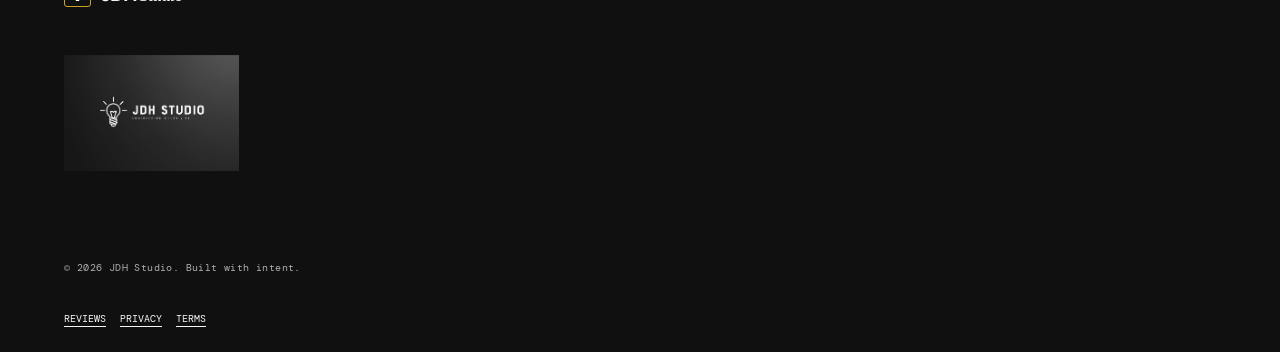
==== commit 2767785d: "Expand site trust and client workflows" ====
--- a/index.html
+++ b/index.html
@@ -19,11 +19,23 @@
     <meta property="og:type" content="website" />
     <meta property="og:url" content="https://jdhstudio.co/" />
     <meta property="og:site_name" content="JDH Studio" />
-    <meta property="og:image" content="https://jdhstudio.co/assets/jdh-studio-mark.jpg" />
+    <meta
+      property="og:image"
+      content="https://jdhstudio.co/assets/jdh-studio-mark.jpg"
+    />
     <meta name="twitter:card" content="summary_large_image" />
-    <meta name="twitter:title" content="JDH Studio — Technology Built Around Your Business." />
-    <meta name="twitter:description" content="Websites, software, and intelligent automations designed around real business needs." />
-    <meta name="twitter:image" content="https://jdhstudio.co/assets/jdh-studio-mark.jpg" />
+    <meta
+      name="twitter:title"
+      content="JDH Studio — Technology Built Around Your Business."
+    />
+    <meta
+      name="twitter:description"
+      content="Websites, software, and intelligent automations designed around real business needs."
+    />
+    <meta
+      name="twitter:image"
+      content="https://jdhstudio.co/assets/jdh-studio-mark.jpg"
+    />
     <title>JDH Studio — Technology Built Around Your Business.</title>
     <link rel="canonical" href="https://jdhstudio.co/" />
     <link rel="icon" href="favicon.svg" type="image/svg+xml" />
@@ -202,6 +214,40 @@
           <h2>Work that begins<br />with a <i>real need.</i></h2>
         </div>
         <div class="project-grid">
+          <article class="project tannora-project reveal">
+            <a
+              class="project-visual tannora-visual"
+              href="https://tannora.shop"
+              target="_blank"
+              rel="noopener"
+              aria-label="Visit Tannora shop"
+            >
+              <img
+                src="assets/tannora-preview.jpg"
+                alt="Tannora leather essentials shop preview"
+                loading="lazy"
+                width="612"
+                height="408"
+              />
+            </a>
+            <div class="project-info">
+              <p class="project-type">
+                E-commerce website · Built by JDH Studio
+              </p>
+              <h3>Tannora.<br />Crafted for timeless elegance.</h3>
+              <p>
+                A premium online storefront for made-to-order leather shoes,
+                slippers, sandals, bags and belts in Nigeria.
+              </p>
+              <a
+                class="project-link"
+                href="https://tannora.shop"
+                target="_blank"
+                rel="noopener"
+                >Visit tannora.shop ↗</a
+              >
+            </div>
+          </article>
           <article class="project project-feature reveal">
             <div class="project-visual automation-visual">
               <div class="flow-card flow-a">Google Sheets</div>
@@ -335,6 +381,30 @@
               understandable.
             </p>
             <p><b>Room to grow</b>Make choices that support what comes next.</p>
+          </div>
+        </div>
+      </section>
+      <section class="reviews-preview section-shell">
+        <div class="section-label reveal">
+          <span>05</span>
+          <p>Client feedback</p>
+        </div>
+        <div class="review-preview-grid">
+          <article class="review-card reveal">
+            <p class="review-stars" aria-label="5 out of 5 stars">★★★★★</p>
+            <blockquote>“The design system looks really good 😊”</blockquote>
+            <p class="review-author">Amarachi Eche</p>
+            <p class="review-context">Tannora e-commerce website</p>
+          </article>
+          <div class="review-preview-copy reveal">
+            <h2>Useful work, <i>noticed.</i></h2>
+            <p>
+              See what clients have said about working with JDH Studio, or share
+              your own experience.
+            </p>
+            <a class="button button-secondary" href="reviews.html"
+              >Read or leave a review <span>↗</span></a
+            >
           </div>
         </div>
       </section>
--- a/styles.css
+++ b/styles.css
@@ -1,14 +1,1952 @@
-:root{--ink:#0a0d11;--paper:#f4f2ed;--soft:#deded8;--line:#0a0d112b;--accent:#d8ff54;--serif:Georgia,serif;--sans:Manrope,Arial,sans-serif;--mono:'DM Mono',monospace}*{box-sizing:border-box}html{scroll-behavior:smooth}body{margin:0;background:var(--paper);color:var(--ink);font:16px/1.5 var(--sans)}.section-shell{padding-inline:max(5vw,24px)}.skip-link{position:fixed;z-index:20;top:-100px;left:16px;background:var(--accent);color:var(--ink);padding:10px 14px}.skip-link:focus{top:12px}.site-header{height:86px;display:flex;align-items:center;justify-content:space-between;padding:0 max(5vw,24px);position:absolute;z-index:5;width:100%;color:var(--paper)}.brand{display:inline-flex;align-items:center;gap:10px;font-weight:800;letter-spacing:-.06em;font-size:20px;color:inherit;text-decoration:none}.brand em{font-family:var(--serif);font-weight:400}.brand-mark{display:grid;place-items:center;width:27px;height:27px;background:var(--accent);color:var(--ink);font:500 15px var(--mono)}.site-nav{display:flex;align-items:center;gap:32px}.site-nav a{color:inherit;text-decoration:none;font-size:13px;font-weight:700}.site-nav a:not(.nav-cta):hover{text-decoration:underline;text-underline-offset:5px}.nav-cta{border:1px solid #f4f2ed80;padding:10px 14px}.menu-toggle{display:none}.hero{min-height:750px;background:var(--ink);color:var(--paper);position:relative;overflow:hidden;padding-top:180px;padding-bottom:78px;display:flex;flex-direction:column;justify-content:center}.hero-grid{position:absolute;inset:0;background-image:linear-gradient(#f4f2ed0e 1px,transparent 1px),linear-gradient(90deg,#f4f2ed0e 1px,transparent 1px);background-size:57px 57px;mask-image:linear-gradient(90deg,#000 10%,transparent 77%)}.hero-copy{position:relative;max-width:820px;z-index:1}.eyebrow,.section-label{font:500 11px var(--mono);letter-spacing:.04em;text-transform:uppercase}.eyebrow{display:flex;gap:9px;align-items:center}.eyebrow span{width:8px;height:8px;background:var(--accent);display:inline-block}.hero h1,.section-top h2,.process h2,.principles h2,.contact h2{font-size:clamp(3.2rem,7vw,7rem);line-height:.93;letter-spacing:-.085em;margin:22px 0 28px;font-weight:700}.hero h1 i,h2 i{font-family:var(--serif);font-weight:400}.hero-text{max-width:535px;font-size:18px;line-height:1.65;color:#c8c9c6;margin:0}.hero-actions{display:flex;gap:12px;margin-top:38px}.button{display:inline-flex;gap:23px;align-items:center;justify-content:space-between;font:700 13px var(--sans);text-decoration:none;border:1px solid transparent;padding:14px 16px;cursor:pointer;transition:transform .2s,background .2s}.button:hover{transform:translateY(-2px)}.button-primary{background:var(--accent);color:var(--ink)}.button-primary span{font-size:18px}.button-secondary{border-color:#f4f2ed73;color:var(--paper)}.hero-art{position:absolute;right:6vw;top:50%;width:390px;height:390px;transform:translateY(-45%);opacity:.95}.orbit{position:absolute;border:1px solid #d8ff5459;border-radius:50%;left:50%;top:50%;transform:translate(-50%,-50%)}.orbit-a{width:370px;height:150px;transform:translate(-50%,-50%) rotate(31deg)}.orbit-b{width:370px;height:150px;transform:translate(-50%,-50%) rotate(-31deg)}.orbit-c{width:260px;height:260px;border-color:#f4f2ed38}.core{position:absolute;inset:0;margin:auto;width:112px;height:112px;border-radius:50%;background:var(--accent);color:var(--ink);display:flex;flex-direction:column;align-items:center;justify-content:center;line-height:1}.core span{font:500 28px var(--mono)}.core small{font:500 8px var(--mono);letter-spacing:.16em;margin-top:7px}.signal{position:absolute;font:500 9px var(--mono);letter-spacing:.05em;display:flex;gap:7px;align-items:center;color:#d4d6cc}.signal b{width:6px;height:6px;background:var(--accent);border-radius:100%;box-shadow:0 0 0 5px #d8ff541f}.signal-one{top:62px;right:3px}.signal-two{bottom:65px;right:0}.signal-three{bottom:10px;left:50px}.hero-footer{position:absolute;bottom:33px;left:max(5vw,24px);right:max(5vw,24px);display:flex;justify-content:space-between;font:500 10px var(--mono);letter-spacing:.05em;text-transform:uppercase}.hero-footer p{margin:0;color:#8d908c}.hero-footer a{color:var(--paper);text-decoration:none}.hero-footer a span{color:var(--accent);padding-left:8px}.intro{padding-top:155px;padding-bottom:155px;display:grid;grid-template-columns:1fr 2.3fr;gap:9vw}.section-label{display:flex;gap:15px;align-items:center;margin:0}.section-label span{color:#777}.section-label p{margin:0}.display-copy{font-size:clamp(2rem,3.75vw,4rem);letter-spacing:-.07em;line-height:1.08;max-width:890px;margin:0}.display-copy strong{font-family:var(--serif);font-weight:400}.body-copy{font-size:17px;max-width:455px;line-height:1.7;margin:34px 0 0}.services{background:var(--soft);padding-top:126px;padding-bottom:120px}.section-top{display:flex;justify-content:space-between;align-items:flex-start;margin-bottom:70px}.section-top h2{font-size:clamp(2.4rem,5vw,5.3rem);margin:0}.service-list{border-top:1px solid var(--line)}.service-card{display:grid;grid-template-columns:16% 1fr 34px;gap:30px;padding:28px 0;border-bottom:1px solid var(--line);align-items:start;transition:padding .25s}.service-card:hover{padding-inline:15px}.service-number,.project-type{font:500 10px var(--mono);letter-spacing:.05em;text-transform:uppercase}.service-card h3{font-size:clamp(1.6rem,2.7vw,3rem);line-height:.98;letter-spacing:-.075em;margin:0}.service-card p{max-width:485px;font-size:14px;line-height:1.6;margin:17px 0 0}.service-card a{color:inherit;text-decoration:none;font-size:27px;line-height:1}.work{background:var(--ink);color:var(--paper);padding-top:125px;padding-bottom:125px}.work .section-label span{color:#858782}.project-grid{display:grid;grid-template-columns:1.15fr .85fr;gap:18px}.project{background:#15191e}.project-feature{grid-row:span 2}.project-visual{height:285px;position:relative;overflow:hidden;background:#1b2128}.project-feature .project-visual{height:585px}.project-info{padding:25px 27px 30px}.project-type{color:var(--accent);margin:0 0 15px}.project-info h3{font-size:clamp(1.6rem,2.6vw,2.8rem);line-height:1;letter-spacing:-.07em;margin:0}.project-info>p:last-child{max-width:470px;margin:17px 0 0;color:#aeb1ae;font-size:14px;line-height:1.65}.automation-visual{background:linear-gradient(140deg,#1b2529,#111518)}.flow-card{position:absolute;border:1px solid #f4f2ed52;background:#252e31;padding:12px;font:500 10px var(--mono)}.flow-a{left:12%;top:17%}.flow-b{right:15%;top:43%;background:var(--accent);color:var(--ink);border:0}.flow-c{left:18%;bottom:13%}.flow-line{position:absolute;height:1px;background:var(--accent);opacity:.85;transform-origin:left}.line-a{width:160px;left:29%;top:30%;transform:rotate(25deg)}.line-b{width:170px;left:31%;top:66%;transform:rotate(-20deg)}.flow-node{position:absolute;top:45%;left:45%;font-size:50px;color:var(--accent)}.web-visual{display:grid;place-items:center;background:#d9d6cc}.browser{width:69%;height:65%;background:#0c1014;padding:13px;box-shadow:14px 14px 0 #0a0d1130;transform:rotate(-5deg)}.browser-top{display:flex;gap:4px}.browser-top i{width:5px;height:5px;border-radius:50%;background:var(--accent)}.browser-screen{height:calc(100% - 15px);border:1px solid #d8ff548c;margin-top:9px;padding:17px;color:var(--paper);display:flex;flex-direction:column;justify-content:space-between}.browser-screen span{font:700 clamp(18px,2.8vw,33px)/.88 var(--sans);letter-spacing:-.08em}.browser-screen b{width:55%;height:2px;background:var(--accent)}.browser-screen small{font:500 7px var(--mono);letter-spacing:.12em}.code-visual{background:#101419;padding:37px}.code-visual pre{margin:0;color:#b9c4ba;font:13px/1.9 var(--mono)}.code-visual code{color:#d8ff54}.code-dot{position:absolute;width:15px;height:15px;border-radius:50%;background:var(--accent);right:28px;bottom:25px}.work-note{font-size:16px;margin:54px 0 0;color:#aeb1ae}.work-note a{color:var(--accent);text-decoration:none;margin-left:6px}.process{padding-top:130px;padding-bottom:130px;display:grid;grid-template-columns:1fr 2.3fr;gap:9vw}.process-heading{margin-bottom:58px}.process h2{font-size:clamp(2.8rem,5vw,5.3rem);margin:0}.process-heading>p{max-width:390px;margin:25px 0 0;font-size:16px}.process-list{grid-column:2;margin:0;padding:0;list-style:none;border-top:1px solid var(--line)}.process-list li{display:grid;grid-template-columns:16% 1fr;padding:23px 0;border-bottom:1px solid var(--line)}.process-list li>span{font:500 10px var(--mono);color:#777}.process-list h3{font-size:26px;letter-spacing:-.06em;line-height:1;margin:0}.process-list p{font-size:14px;max-width:440px;margin:9px 0 0}.principles{padding-bottom:130px}.principles-panel{padding:70px;min-height:510px;background:var(--accent);display:flex;flex-direction:column;justify-content:space-between}.principles h2{font-size:clamp(2.7rem,5vw,5.2rem);margin:24px 0}.principle-grid{display:grid;grid-template-columns:repeat(4,1fr);gap:30px}.principle-grid p{font-size:13px;line-height:1.55;margin:0}.principle-grid b{display:block;font-size:15px;margin-bottom:7px}.contact{padding-top:125px;padding-bottom:125px;background:var(--soft);display:grid;grid-template-columns:1fr 1fr;gap:9vw}.contact h2{font-size:clamp(2.8rem,5vw,5.2rem);margin:23px 0}.contact-intro>p:last-child{max-width:380px;font-size:16px;line-height:1.65}.contact-form{padding-top:10px}.form-row{border-top:1px solid var(--line);padding:16px 0}.form-row:last-of-type{border-bottom:1px solid var(--line)}label{display:block;font-size:12px;font-weight:700;margin-bottom:8px}label span{font-weight:400;color:#777}input,textarea{display:block;width:100%;border:0;background:transparent;padding:2px 0;font:16px var(--sans);color:var(--ink);outline-offset:6px;resize:vertical}.contact-form .button{margin-top:24px}.form-note{font-size:11px;line-height:1.5;color:#656762;margin:15px 0 0}.form-note code{font-family:var(--mono)}.footer{background:var(--ink);color:var(--paper);padding-top:50px;padding-bottom:27px;display:grid;grid-template-columns:1fr 1fr auto;gap:20px;align-items:start}.footer p,.footer small,.back-top{margin:0;font-size:12px;color:#aeb1ae}.back-top{color:var(--paper);text-decoration:none}.footer small{grid-column:1/-1;margin-top:70px;font:10px var(--mono);letter-spacing:.04em}.reveal{opacity:0;transform:translateY(18px);transition:opacity .65s ease,transform .65s ease}.reveal.is-visible{opacity:1;transform:none}@media(max-width:800px){.site-header{height:74px}.menu-toggle{display:flex;width:38px;height:38px;padding:8px;flex-direction:column;justify-content:center;gap:5px;border:1px solid #f4f2ed66;background:transparent}.menu-toggle span:not(.sr-only){height:1px;background:var(--paper);width:100%}.site-nav{display:none;position:absolute;top:74px;left:0;right:0;background:var(--ink);padding:18px max(5vw,24px) 25px;align-items:stretch;gap:0;border-top:1px solid #f4f2ed2e}.site-nav.open{display:flex;flex-direction:column}.site-nav a{padding:12px 0}.site-nav .nav-cta{margin-top:8px;text-align:center}.hero{min-height:700px;padding-top:135px;padding-bottom:100px}.hero-art{width:250px;height:250px;right:-59px;top:47%;opacity:.56}.hero h1{font-size:clamp(3.2rem,11vw,5rem)}.hero-text{font-size:16px;max-width:440px}.hero-footer{bottom:28px}.hero-footer p{display:none}.intro,.process,.contact{grid-template-columns:1fr;gap:38px;padding-top:90px;padding-bottom:90px}.section-top{display:block;margin-bottom:45px}.section-top h2{margin-top:25px}.services,.work{padding-top:90px;padding-bottom:90px}.service-card{grid-template-columns:50px 1fr 25px;gap:14px}.service-card p{font-size:13px}.project-grid{grid-template-columns:1fr}.project-feature{grid-row:auto}.project-feature .project-visual{height:350px}.project-visual{height:260px}.process-heading{margin-bottom:4px}.process-list{grid-column:auto}.principles{padding-bottom:90px}.principles-panel{padding:35px 26px;min-height:0}.principle-grid{grid-template-columns:1fr 1fr;gap:26px 20px;margin-top:25px}.contact{gap:32px}.footer{grid-template-columns:1fr auto}.footer p{display:none}.footer small{margin-top:36px}.hero-actions{flex-wrap:wrap}.button{padding:13px 15px}}@media(max-width:430px){.section-shell{padding-inline:20px}.hero h1{font-size:3.25rem}.hero-actions{display:grid;grid-template-columns:1fr}.hero-actions .button{width:100%}.hero-art{right:-85px;top:44%}.hero-footer a{font-size:9px}.intro,.process,.contact{padding-top:75px;padding-bottom:75px}.services,.work{padding-top:75px;padding-bottom:75px}.service-card h3{font-size:1.55rem}.service-card{grid-template-columns:37px 1fr 20px;gap:10px}.service-number{font-size:9px}.project-info{padding:21px}.project-feature .project-visual{height:295px}.process-list li{grid-template-columns:42px 1fr}.principle-grid{grid-template-columns:1fr}.footer{padding-inline:20px}.footer .brand{font-size:18px}.footer small{font-size:9px}.code-visual{padding:27px 20px}.code-visual pre{font-size:11px}}.sr-only{position:absolute;width:1px;height:1px;padding:0;margin:-1px;overflow:hidden;clip:rect(0,0,0,0);white-space:nowrap;border:0}
-.founder{background:#15191e;color:var(--paper);display:grid;grid-template-columns:42% 1fr;gap:9vw;align-items:center;padding-top:100px;padding-bottom:100px}.founder-image{align-self:stretch;min-height:500px;background:var(--accent);overflow:hidden}.founder-image img{display:block;width:100%;height:100%;object-fit:cover;object-position:center 24%}.founder h2{font-size:clamp(2.5rem,4.5vw,4.6rem);line-height:.98;letter-spacing:-.08em;margin:24px 0}.founder-copy>p:not(.eyebrow):not(.founder-signoff){max-width:450px;color:#c2c5c1;font-size:16px;line-height:1.7}.founder-signoff{font:700 16px/1.15 var(--sans);letter-spacing:-.04em;margin-top:36px}.founder-signoff span{font:500 10px var(--mono);letter-spacing:.15em;text-transform:uppercase;color:var(--accent)}@media(max-width:800px){.founder{grid-template-columns:1fr;gap:35px;padding-top:75px;padding-bottom:75px}.founder-image{min-height:430px;max-height:600px}.founder-copy{padding-right:0}}@media(max-width:430px){.founder{padding-top:60px;padding-bottom:60px}.founder-image{min-height:380px}.founder h2{font-size:2.6rem}}
-.footer-mark{grid-column:1/-1;width:175px;height:auto;display:block;margin-top:26px;mix-blend-mode:screen}
-:root{--ink:#101010;--paper:#f7f7f5;--soft:#e5e5e2;--line:#1010102b;--accent:#c9a227;--gold-light:#e6ca67}
-.hero{background:radial-gradient(circle at 76% 44%,#c9a22718 0,transparent 25%),var(--ink)}.hero-grid{animation:grid-drift 24s linear infinite}.hero-art{filter:drop-shadow(0 0 30px #c9a22718)}.orbit-a{animation:orbit-spin 17s linear infinite}.orbit-b{animation:orbit-spin-reverse 23s linear infinite}.orbit-c{animation:orbit-pulse 4s ease-in-out infinite}.core{box-shadow:0 0 0 0 #c9a22755;animation:core-pulse 3.5s ease-in-out infinite}.signal b{background:var(--accent);box-shadow:0 0 0 5px #c9a2271f;animation:signal-blink 2.4s ease-in-out infinite}.signal-two b{animation-delay:.7s}.signal-three b{animation-delay:1.3s}.service-card h3{position:relative}.service-card h3:before{content:'✦';display:inline-block;color:var(--accent);font:500 17px var(--mono);margin-right:12px;transform:translateY(-.12em);transition:transform .25s,color .25s}.service-card:nth-child(2) h3:before{content:'◌'}.service-card:nth-child(3) h3:before{content:'⌁'}.service-card:nth-child(4) h3:before{content:'⌘'}.service-card:nth-child(5) h3:before{content:'✧'}.service-card:hover h3:before{color:var(--ink);transform:translateY(-.12em) rotate(45deg) scale(1.2)}.eyebrow span,.brand-mark{background:var(--accent)}.button-primary{background:var(--accent)}.project-type{color:var(--accent)}.flow-node,.code-visual code,.work-note a{color:var(--accent)}.flow-card.flow-b{background:var(--accent)}@keyframes grid-drift{from{background-position:0 0}to{background-position:57px 57px}}@keyframes orbit-spin{from{transform:translate(-50%,-50%) rotate(31deg)}to{transform:translate(-50%,-50%) rotate(391deg)}}@keyframes orbit-spin-reverse{from{transform:translate(-50%,-50%) rotate(-31deg)}to{transform:translate(-50%,-50%) rotate(-391deg)}}@keyframes orbit-pulse{0%,100%{opacity:.45;transform:translate(-50%,-50%) scale(.96)}50%{opacity:1;transform:translate(-50%,-50%) scale(1.04)}}@keyframes core-pulse{0%,100%{box-shadow:0 0 0 0 #c9a22700}50%{box-shadow:0 0 0 14px #c9a22716}}@keyframes signal-blink{0%,100%{opacity:.5}50%{opacity:1}}@media(prefers-reduced-motion:reduce){.hero-grid,.orbit-a,.orbit-b,.orbit-c,.core,.signal b{animation:none}.service-card h3:before{transition:none}}
-.inner-header{position:relative;background:var(--ink)}.page-hero{background:var(--ink);color:var(--paper);padding-top:115px;padding-bottom:105px}.page-hero h1{max-width:980px;font-size:clamp(3.3rem,7vw,7rem);line-height:.93;letter-spacing:-.09em;margin:22px 0 25px}.page-hero h1 i{font-family:var(--serif);font-weight:400}.page-hero>p:last-child{max-width:570px;color:#b9b9b6;font-size:17px;line-height:1.7}.service-page{padding-top:0}.cta-band{background:var(--ink);color:var(--paper);padding-top:80px;padding-bottom:80px}.cta-band p{font:500 11px var(--mono);letter-spacing:.05em;text-transform:uppercase;color:#b9b9b6;margin:0}.cta-band h2{font-size:clamp(2.5rem,5vw,5rem);letter-spacing:-.08em;line-height:.95;margin:18px 0 28px}.contact-links{margin-top:35px;display:grid;gap:11px}.contact-links a{color:var(--ink);font-size:14px;font-weight:700;text-decoration:none}.contact-links a:hover{text-decoration:underline;text-underline-offset:4px}.footer small a{color:inherit}@media(max-width:800px){.page-hero{padding-top:86px;padding-bottom:75px}.page-hero h1{font-size:clamp(3rem,11vw,5rem)}}
-img{max-width:100%;height:auto}.site-nav a[aria-current="page"]{text-decoration:underline;text-underline-offset:5px}@media (min-width:801px) and (max-width:1100px){.hero{min-height:700px}.hero-art{width:310px;height:310px;right:-20px;opacity:.65}.hero-copy{max-width:650px}.intro,.process,.contact{gap:5vw}.project-grid{grid-template-columns:1fr 1fr}.project-feature .project-visual{height:490px}.principles-panel{padding:52px}.founder{gap:5vw}}@media (max-width:800px){.site-header{padding-inline:20px}.site-nav{z-index:10}.hero{padding-inline:20px}.hero-copy{max-width:100%}.hero-art{pointer-events:none}.hero h1,.page-hero h1{max-width:700px}.section-top h2{max-width:600px}.project-info h3{max-width:600px}.contact-form{width:100%}.footer-mark{max-width:150px}.founder-image img{object-position:center top}}@media (max-width:560px){.hero{min-height:690px}.hero-art{width:215px;height:215px;right:-105px;top:49%}.hero h1{font-size:clamp(2.8rem,13vw,4rem)}.hero-text{max-width:88%}.hero-footer{left:20px;right:20px}.hero-footer a{font-size:10px}.section-top h2{font-size:clamp(2.3rem,11vw,3.6rem)}.project-feature .project-visual{height:300px}.flow-line{max-width:100px}.principles-panel{padding:30px 22px}.contact h2{font-size:clamp(2.4rem,11vw,4rem)}.button{min-height:48px}.form-row{padding-block:14px}}
-.hero:after{content:'';position:absolute;inset:auto -8% -15% auto;width:560px;height:260px;background:url('assets/jdh-studio-mark.jpg') center/contain no-repeat;opacity:.10;mix-blend-mode:screen;pointer-events:none;animation:logo-breathe 8s ease-in-out infinite}.intro,.services,.work,.process,.principles,.contact{position:relative;isolation:isolate}.intro:before,.services:before,.process:before,.contact:before{content:'';position:absolute;z-index:-1;inset:0;pointer-events:none;background-image:radial-gradient(circle,#c9a227 1px,transparent 1px),linear-gradient(90deg,transparent 49.8%,#c9a22712 50%,transparent 50.2%);background-size:28px 28px,180px 100%;mask-image:linear-gradient(90deg,transparent,#000 20%,#000 80%,transparent);opacity:.12;animation:field-drift 28s linear infinite}.services:before,.contact:before{opacity:.16;background-size:38px 38px,220px 100%}.work:before{content:'';position:absolute;z-index:-1;inset:0;pointer-events:none;background:radial-gradient(circle at 15% 20%,#c9a22712,transparent 28%),radial-gradient(circle at 85% 80%,#c9a2270c,transparent 30%);animation:ambient-shift 12s ease-in-out infinite alternate}.section-label:before{content:'+';color:var(--accent);font:500 15px var(--mono);margin-right:-7px;animation:signal-blink 2.5s ease-in-out infinite}.project{transition:transform .35s ease,box-shadow .35s ease}.project:hover{transform:translateY(-7px);box-shadow:0 20px 40px #0008}.project:hover .project-visual{filter:saturate(1.15)}.project-visual{transition:filter .35s ease}.project-info a,.service-card a{transition:transform .25s ease,color .25s ease}.service-card:hover>a{transform:translate(4px,-4px);color:var(--accent)}.footer-mark{animation:logo-breathe 8s ease-in-out infinite}@keyframes logo-breathe{0%,100%{opacity:.07;transform:scale(.97)}50%{opacity:.14;transform:scale(1.02)}}@keyframes field-drift{from{background-position:0 0,0 0}to{background-position:56px 56px,180px 0}}@keyframes ambient-shift{from{transform:translate3d(-2%,0,0) scale(1)}to{transform:translate3d(2%,1%,0) scale(1.08)}}@media(prefers-reduced-motion:reduce){.hero:after,.intro:before,.services:before,.process:before,.contact:before,.work:before,.footer-mark{animation:none}.project,.project-visual{transition:none}}
-body:after{content:'';position:fixed;z-index:30;top:0;left:0;width:var(--scroll-progress,0%);height:2px;background:var(--accent);box-shadow:0 0 10px #c9a22799;pointer-events:none;transition:width .1s linear}
-.site-nav a:focus-visible,.menu-toggle:focus-visible,.button:focus-visible,.contact-links a:focus-visible,.project-link:focus-visible,.back-top:focus-visible,.brand:focus-visible{outline:2px solid var(--accent);outline-offset:4px}
-.form-row input:focus-visible,.form-row textarea:focus-visible{outline:2px solid var(--accent);outline-offset:2px}
-.intro:before,.services:before,.process:before,.contact:before{opacity:.26;background-image:radial-gradient(circle,#c9a227 1.35px,transparent 1.5px),linear-gradient(90deg,transparent 49.6%,#c9a22720 50%,transparent 50.4%);background-size:24px 24px,150px 100%;filter:drop-shadow(0 0 2px #c9a22755)}.services:before,.contact:before{opacity:.32}.work:after{content:'';position:absolute;z-index:-1;inset:0;pointer-events:none;background-image:radial-gradient(#f7f7f5 1px,transparent 1.4px);background-size:22px 22px;opacity:.08;mask-image:radial-gradient(ellipse at 50% 50%,#000,transparent 72%)}
-.brand-mark{font-size:0;color:transparent;background-color:var(--ink);background-image:url('favicon.svg');background-position:center;background-repeat:no-repeat;background-size:92%;border:1px solid var(--accent);border-radius:3px}
-.tannora-visual{display:block;background:#d9d0c4;overflow:hidden}.tannora-visual img{display:block;width:100%;height:100%;object-fit:cover;transition:transform .7s ease,filter .5s ease}.tannora-project:hover .tannora-visual img{transform:scale(1.06);filter:contrast(1.06)}.project-link{display:inline-block;margin-top:20px;color:var(--accent);font:500 11px var(--mono);text-decoration:none}.project-link:hover{text-decoration:underline;text-underline-offset:4px}
+:root {
+  --ink: #101010;
+  --paper: #f7f7f5;
+  --soft: #e5e5e2;
+  --line: #1010102b;
+  --accent: #c9a227;
+  --gold-light: #e6ca67;
+  --serif: Georgia, serif;
+  --sans: Manrope, Arial, sans-serif;
+  --mono: "DM Mono", monospace;
+}
+* {
+  box-sizing: border-box;
+}
+html {
+  scroll-behavior: smooth;
+}
+body {
+  margin: 0;
+  background: var(--paper);
+  color: var(--ink);
+  font: 16px/1.5 var(--sans);
+}
+.section-shell {
+  padding-inline: max(5vw, 24px);
+}
+.skip-link {
+  position: fixed;
+  z-index: 20;
+  top: -100px;
+  left: 16px;
+  background: var(--accent);
+  color: var(--ink);
+  padding: 10px 14px;
+}
+.skip-link:focus {
+  top: 12px;
+}
+.site-header {
+  height: 86px;
+  display: flex;
+  align-items: center;
+  justify-content: space-between;
+  padding: 0 max(5vw, 24px);
+  position: absolute;
+  z-index: 5;
+  width: 100%;
+  color: var(--paper);
+}
+.brand {
+  display: inline-flex;
+  align-items: center;
+  gap: 10px;
+  font-weight: 800;
+  letter-spacing: -0.06em;
+  font-size: 20px;
+  color: inherit;
+  text-decoration: none;
+}
+.brand em {
+  font-family: var(--serif);
+  font-weight: 400;
+}
+.brand-mark {
+  display: grid;
+  place-items: center;
+  width: 27px;
+  height: 27px;
+  background: var(--accent);
+  color: var(--ink);
+  font: 500 15px var(--mono);
+}
+.site-nav {
+  display: flex;
+  align-items: center;
+  gap: 32px;
+}
+.site-nav a {
+  color: inherit;
+  text-decoration: none;
+  font-size: 13px;
+  font-weight: 700;
+}
+.site-nav a:not(.nav-cta):hover {
+  text-decoration: underline;
+  text-underline-offset: 5px;
+}
+.nav-cta {
+  border: 1px solid #f4f2ed80;
+  padding: 10px 14px;
+}
+.menu-toggle {
+  display: none;
+}
+.hero {
+  min-height: 750px;
+  background: var(--ink);
+  color: var(--paper);
+  position: relative;
+  overflow: hidden;
+  padding-top: 180px;
+  padding-bottom: 78px;
+  display: flex;
+  flex-direction: column;
+  justify-content: center;
+}
+.hero-grid {
+  position: absolute;
+  inset: 0;
+  background-image:
+    linear-gradient(#f4f2ed0e 1px, transparent 1px),
+    linear-gradient(90deg, #f4f2ed0e 1px, transparent 1px);
+  background-size: 57px 57px;
+  mask-image: linear-gradient(90deg, #000 10%, transparent 77%);
+}
+.hero-copy {
+  position: relative;
+  max-width: 820px;
+  z-index: 1;
+}
+.eyebrow,
+.section-label {
+  font: 500 11px var(--mono);
+  letter-spacing: 0.04em;
+  text-transform: uppercase;
+}
+.eyebrow {
+  display: flex;
+  gap: 9px;
+  align-items: center;
+}
+.eyebrow span {
+  width: 8px;
+  height: 8px;
+  background: var(--accent);
+  display: inline-block;
+}
+.hero h1,
+.section-top h2,
+.process h2,
+.principles h2,
+.contact h2 {
+  font-size: clamp(3.2rem, 7vw, 7rem);
+  line-height: 0.93;
+  letter-spacing: -0.085em;
+  margin: 22px 0 28px;
+  font-weight: 700;
+}
+.hero h1 i,
+h2 i {
+  font-family: var(--serif);
+  font-weight: 400;
+}
+.hero-text {
+  max-width: 535px;
+  font-size: 18px;
+  line-height: 1.65;
+  color: #c8c9c6;
+  margin: 0;
+}
+.hero-actions {
+  display: flex;
+  gap: 12px;
+  margin-top: 38px;
+}
+.button {
+  display: inline-flex;
+  gap: 23px;
+  align-items: center;
+  justify-content: space-between;
+  font: 700 13px var(--sans);
+  text-decoration: none;
+  border: 1px solid transparent;
+  padding: 14px 16px;
+  cursor: pointer;
+  transition:
+    transform 0.2s,
+    background 0.2s;
+}
+.button:hover {
+  transform: translateY(-2px);
+}
+.button-primary {
+  background: var(--accent);
+  color: var(--ink);
+}
+.button-primary span {
+  font-size: 18px;
+}
+.button-secondary {
+  border-color: #f4f2ed73;
+  color: var(--paper);
+}
+.hero-art {
+  position: absolute;
+  right: 6vw;
+  top: 50%;
+  width: 390px;
+  height: 390px;
+  transform: translateY(-45%);
+  opacity: 0.95;
+}
+.orbit {
+  position: absolute;
+  border: 1px solid #d8ff5459;
+  border-radius: 50%;
+  left: 50%;
+  top: 50%;
+  transform: translate(-50%, -50%);
+}
+.orbit-a {
+  width: 370px;
+  height: 150px;
+  transform: translate(-50%, -50%) rotate(31deg);
+}
+.orbit-b {
+  width: 370px;
+  height: 150px;
+  transform: translate(-50%, -50%) rotate(-31deg);
+}
+.orbit-c {
+  width: 260px;
+  height: 260px;
+  border-color: #f4f2ed38;
+}
+.core {
+  position: absolute;
+  inset: 0;
+  margin: auto;
+  width: 112px;
+  height: 112px;
+  border-radius: 50%;
+  background: var(--accent);
+  color: var(--ink);
+  display: flex;
+  flex-direction: column;
+  align-items: center;
+  justify-content: center;
+  line-height: 1;
+}
+.core span {
+  font: 500 28px var(--mono);
+}
+.core small {
+  font: 500 8px var(--mono);
+  letter-spacing: 0.16em;
+  margin-top: 7px;
+}
+.signal {
+  position: absolute;
+  font: 500 9px var(--mono);
+  letter-spacing: 0.05em;
+  display: flex;
+  gap: 7px;
+  align-items: center;
+  color: #d4d6cc;
+}
+.signal b {
+  width: 6px;
+  height: 6px;
+  background: var(--accent);
+  border-radius: 100%;
+  box-shadow: 0 0 0 5px #d8ff541f;
+}
+.signal-one {
+  top: 62px;
+  right: 3px;
+}
+.signal-two {
+  bottom: 65px;
+  right: 0;
+}
+.signal-three {
+  bottom: 10px;
+  left: 50px;
+}
+.hero-footer {
+  position: absolute;
+  bottom: 33px;
+  left: max(5vw, 24px);
+  right: max(5vw, 24px);
+  display: flex;
+  justify-content: space-between;
+  font: 500 10px var(--mono);
+  letter-spacing: 0.05em;
+  text-transform: uppercase;
+}
+.hero-footer p {
+  margin: 0;
+  color: #8d908c;
+}
+.hero-footer a {
+  color: var(--paper);
+  text-decoration: none;
+}
+.hero-footer a span {
+  color: var(--accent);
+  padding-left: 8px;
+}
+.intro {
+  padding-top: 155px;
+  padding-bottom: 155px;
+  display: grid;
+  grid-template-columns: 1fr 2.3fr;
+  gap: 9vw;
+}
+.section-label {
+  display: flex;
+  gap: 15px;
+  align-items: center;
+  margin: 0;
+}
+.section-label span {
+  color: #777;
+}
+.section-label p {
+  margin: 0;
+}
+.display-copy {
+  font-size: clamp(2rem, 3.75vw, 4rem);
+  letter-spacing: -0.07em;
+  line-height: 1.08;
+  max-width: 890px;
+  margin: 0;
+}
+.display-copy strong {
+  font-family: var(--serif);
+  font-weight: 400;
+}
+.body-copy {
+  font-size: 17px;
+  max-width: 455px;
+  line-height: 1.7;
+  margin: 34px 0 0;
+}
+.services {
+  background: var(--soft);
+  padding-top: 126px;
+  padding-bottom: 120px;
+}
+.section-top {
+  display: flex;
+  justify-content: space-between;
+  align-items: flex-start;
+  margin-bottom: 70px;
+}
+.section-top h2 {
+  font-size: clamp(2.4rem, 5vw, 5.3rem);
+  margin: 0;
+}
+.service-list {
+  border-top: 1px solid var(--line);
+}
+.service-card {
+  display: grid;
+  grid-template-columns: 16% 1fr 34px;
+  gap: 30px;
+  padding: 28px 0;
+  border-bottom: 1px solid var(--line);
+  align-items: start;
+  transition: padding 0.25s;
+}
+.service-card:hover {
+  padding-inline: 15px;
+}
+.service-number,
+.project-type {
+  font: 500 10px var(--mono);
+  letter-spacing: 0.05em;
+  text-transform: uppercase;
+}
+.service-card h3 {
+  font-size: clamp(1.6rem, 2.7vw, 3rem);
+  line-height: 0.98;
+  letter-spacing: -0.075em;
+  margin: 0;
+}
+.service-card p {
+  max-width: 485px;
+  font-size: 14px;
+  line-height: 1.6;
+  margin: 17px 0 0;
+}
+.service-card a {
+  color: inherit;
+  text-decoration: none;
+  font-size: 27px;
+  line-height: 1;
+}
+.work {
+  background: var(--ink);
+  color: var(--paper);
+  padding-top: 125px;
+  padding-bottom: 125px;
+}
+.work .section-label span {
+  color: #858782;
+}
+.project-grid {
+  display: grid;
+  grid-template-columns: 1.15fr 0.85fr;
+  gap: 18px;
+}
+.project {
+  background: #15191e;
+}
+.project-feature {
+  grid-row: span 2;
+}
+.project-visual {
+  height: 285px;
+  position: relative;
+  overflow: hidden;
+  background: #1b2128;
+}
+.project-feature .project-visual {
+  height: 585px;
+}
+.project-info {
+  padding: 25px 27px 30px;
+}
+.project-type {
+  color: var(--accent);
+  margin: 0 0 15px;
+}
+.project-info h3 {
+  font-size: clamp(1.6rem, 2.6vw, 2.8rem);
+  line-height: 1;
+  letter-spacing: -0.07em;
+  margin: 0;
+}
+.project-info > p:last-child {
+  max-width: 470px;
+  margin: 17px 0 0;
+  color: #aeb1ae;
+  font-size: 14px;
+  line-height: 1.65;
+}
+.automation-visual {
+  background: linear-gradient(140deg, #1b2529, #111518);
+}
+.flow-card {
+  position: absolute;
+  border: 1px solid #f4f2ed52;
+  background: #252e31;
+  padding: 12px;
+  font: 500 10px var(--mono);
+}
+.flow-a {
+  left: 12%;
+  top: 17%;
+}
+.flow-b {
+  right: 15%;
+  top: 43%;
+  background: var(--accent);
+  color: var(--ink);
+  border: 0;
+}
+.flow-c {
+  left: 18%;
+  bottom: 13%;
+}
+.flow-line {
+  position: absolute;
+  height: 1px;
+  background: var(--accent);
+  opacity: 0.85;
+  transform-origin: left;
+}
+.line-a {
+  width: 160px;
+  left: 29%;
+  top: 30%;
+  transform: rotate(25deg);
+}
+.line-b {
+  width: 170px;
+  left: 31%;
+  top: 66%;
+  transform: rotate(-20deg);
+}
+.flow-node {
+  position: absolute;
+  top: 45%;
+  left: 45%;
+  font-size: 50px;
+  color: var(--accent);
+}
+.web-visual {
+  display: grid;
+  place-items: center;
+  background: #d9d6cc;
+}
+.browser {
+  width: 69%;
+  height: 65%;
+  background: #0c1014;
+  padding: 13px;
+  box-shadow: 14px 14px 0 #0a0d1130;
+  transform: rotate(-5deg);
+}
+.browser-top {
+  display: flex;
+  gap: 4px;
+}
+.browser-top i {
+  width: 5px;
+  height: 5px;
+  border-radius: 50%;
+  background: var(--accent);
+}
+.browser-screen {
+  height: calc(100% - 15px);
+  border: 1px solid #d8ff548c;
+  margin-top: 9px;
+  padding: 17px;
+  color: var(--paper);
+  display: flex;
+  flex-direction: column;
+  justify-content: space-between;
+}
+.browser-screen span {
+  font: 700 clamp(18px, 2.8vw, 33px)/0.88 var(--sans);
+  letter-spacing: -0.08em;
+}
+.browser-screen b {
+  width: 55%;
+  height: 2px;
+  background: var(--accent);
+}
+.browser-screen small {
+  font: 500 7px var(--mono);
+  letter-spacing: 0.12em;
+}
+.code-visual {
+  background: #101419;
+  padding: 37px;
+}
+.code-visual pre {
+  margin: 0;
+  color: #b9c4ba;
+  font: 13px/1.9 var(--mono);
+}
+.code-visual code {
+  color: #d8ff54;
+}
+.code-dot {
+  position: absolute;
+  width: 15px;
+  height: 15px;
+  border-radius: 50%;
+  background: var(--accent);
+  right: 28px;
+  bottom: 25px;
+}
+.work-note {
+  font-size: 16px;
+  margin: 54px 0 0;
+  color: #aeb1ae;
+}
+.work-note a {
+  color: var(--accent);
+  text-decoration: none;
+  margin-left: 6px;
+}
+.process {
+  padding-top: 130px;
+  padding-bottom: 130px;
+  display: grid;
+  grid-template-columns: 1fr 2.3fr;
+  gap: 9vw;
+}
+.process-heading {
+  margin-bottom: 58px;
+}
+.process h2 {
+  font-size: clamp(2.8rem, 5vw, 5.3rem);
+  margin: 0;
+}
+.process-heading > p {
+  max-width: 390px;
+  margin: 25px 0 0;
+  font-size: 16px;
+}
+.process-list {
+  grid-column: 2;
+  margin: 0;
+  padding: 0;
+  list-style: none;
+  border-top: 1px solid var(--line);
+}
+.process-list li {
+  display: grid;
+  grid-template-columns: 16% 1fr;
+  padding: 23px 0;
+  border-bottom: 1px solid var(--line);
+}
+.process-list li > span {
+  font: 500 10px var(--mono);
+  color: #777;
+}
+.process-list h3 {
+  font-size: 26px;
+  letter-spacing: -0.06em;
+  line-height: 1;
+  margin: 0;
+}
+.process-list p {
+  font-size: 14px;
+  max-width: 440px;
+  margin: 9px 0 0;
+}
+.principles {
+  padding-bottom: 130px;
+}
+.principles-panel {
+  padding: 70px;
+  min-height: 510px;
+  background: var(--accent);
+  display: flex;
+  flex-direction: column;
+  justify-content: space-between;
+}
+.principles h2 {
+  font-size: clamp(2.7rem, 5vw, 5.2rem);
+  margin: 24px 0;
+}
+.principle-grid {
+  display: grid;
+  grid-template-columns: repeat(4, 1fr);
+  gap: 30px;
+}
+.principle-grid p {
+  font-size: 13px;
+  line-height: 1.55;
+  margin: 0;
+}
+.principle-grid b {
+  display: block;
+  font-size: 15px;
+  margin-bottom: 7px;
+}
+.contact {
+  padding-top: 125px;
+  padding-bottom: 125px;
+  background: var(--soft);
+  display: grid;
+  grid-template-columns: 1fr 1fr;
+  gap: 9vw;
+}
+.contact h2 {
+  font-size: clamp(2.8rem, 5vw, 5.2rem);
+  margin: 23px 0;
+}
+.contact-intro > p:last-child {
+  max-width: 380px;
+  font-size: 16px;
+  line-height: 1.65;
+}
+.contact-form {
+  padding-top: 10px;
+}
+.form-row {
+  border-top: 1px solid var(--line);
+  padding: 16px 0;
+}
+.form-row:last-of-type {
+  border-bottom: 1px solid var(--line);
+}
+label {
+  display: block;
+  font-size: 12px;
+  font-weight: 700;
+  margin-bottom: 8px;
+}
+label span {
+  font-weight: 400;
+  color: #777;
+}
+input,
+textarea {
+  display: block;
+  width: 100%;
+  border: 0;
+  background: transparent;
+  padding: 2px 0;
+  font: 16px var(--sans);
+  color: var(--ink);
+  outline-offset: 6px;
+  resize: vertical;
+}
+.contact-form .button {
+  margin-top: 24px;
+}
+.form-note {
+  font-size: 11px;
+  line-height: 1.5;
+  color: #656762;
+  margin: 15px 0 0;
+}
+.form-note code {
+  font-family: var(--mono);
+}
+.reviews-preview {
+  padding-top: 105px;
+  padding-bottom: 105px;
+}
+.review-preview-grid,
+.reviews-layout {
+  display: grid;
+  grid-template-columns: minmax(0, 0.9fr) minmax(0, 1.1fr);
+  gap: 8vw;
+  align-items: center;
+  margin-top: 35px;
+}
+.review-card {
+  border: 1px solid var(--line);
+  background: var(--paper);
+  padding: 34px;
+  box-shadow: 9px 9px 0 var(--ink);
+}
+.review-stars {
+  margin: 0 0 20px;
+  color: var(--accent);
+  font-size: 22px;
+  letter-spacing: 0.12em;
+}
+.review-card blockquote {
+  margin: 0;
+  font: 400 clamp(1.8rem, 3.2vw, 3.5rem)/1.02 var(--serif);
+}
+.review-author {
+  margin: 30px 0 3px;
+  font-weight: 800;
+}
+.review-context,
+.legal-updated {
+  margin: 0;
+  color: #656762;
+  font: 500 10px var(--mono);
+  letter-spacing: 0.05em;
+  text-transform: uppercase;
+}
+.review-preview-copy h2,
+.review-invite h2 {
+  margin: 0 0 20px;
+  font-size: clamp(2.5rem, 5vw, 5rem);
+  line-height: 0.95;
+  letter-spacing: -0.08em;
+}
+.review-preview-copy p,
+.review-invite p,
+.questionnaire-band > p:not(.eyebrow) {
+  max-width: 510px;
+  color: #656762;
+  line-height: 1.7;
+}
+.review-form-section,
+.questionnaire-band {
+  padding-top: 90px;
+  padding-bottom: 90px;
+  background: var(--soft);
+}
+.review-form {
+  max-width: 720px;
+  margin: 0 auto;
+}
+.rating-field {
+  border: 0;
+  border-bottom: 1px solid var(--line);
+  margin: 0;
+  padding: 20px 0;
+}
+.rating-field legend {
+  padding: 0;
+  font-size: 13px;
+  font-weight: 700;
+}
+.rating-options {
+  display: flex;
+  flex-wrap: wrap;
+  gap: 10px;
+  margin-top: 12px;
+}
+.rating-options label {
+  border: 1px solid var(--line);
+  padding: 8px 10px;
+  font: 500 11px var(--mono);
+  cursor: pointer;
+}
+.rating-options input {
+  display: inline-block;
+  width: auto;
+  margin: 0 4px 0 0;
+}
+.review-form select {
+  width: 100%;
+  border: 0;
+  background: transparent;
+  padding: 2px 0;
+  color: var(--ink);
+  font: 16px var(--sans);
+}
+.questionnaire-band h2 {
+  max-width: 780px;
+  margin: 18px 0 20px;
+  font-size: clamp(2.5rem, 5vw, 5rem);
+  line-height: 0.95;
+  letter-spacing: -0.08em;
+}
+.questionnaire-band > p:not(.eyebrow) {
+  margin-bottom: 28px;
+}
+.legal-content {
+  max-width: 900px;
+  padding-top: 85px;
+  padding-bottom: 100px;
+}
+.legal-content h2 {
+  margin: 45px 0 12px;
+  font-size: clamp(1.8rem, 3vw, 3rem);
+  line-height: 1;
+  letter-spacing: -0.06em;
+}
+.legal-content p {
+  max-width: 720px;
+  color: #444641;
+  line-height: 1.75;
+}
+.legal-content a {
+  color: inherit;
+  font-weight: 700;
+}
+.legal-note {
+  border-left: 3px solid var(--accent);
+  margin-top: 60px;
+  padding-left: 18px;
+  font-size: 13px;
+}
+.footer-legal-links {
+  grid-column: 1 / -1;
+  display: flex;
+  flex-wrap: wrap;
+  gap: 14px;
+  margin-top: 18px;
+  font: 10px var(--mono);
+  text-transform: uppercase;
+}
+.footer-legal-links a {
+  color: var(--paper);
+  text-underline-offset: 4px;
+}
+.footer {
+  background: var(--ink);
+  color: var(--paper);
+  padding-top: 50px;
+  padding-bottom: 27px;
+  display: grid;
+  grid-template-columns: 1fr 1fr auto;
+  gap: 20px;
+  align-items: start;
+}
+.footer p,
+.footer small,
+.back-top {
+  margin: 0;
+  font-size: 12px;
+  color: #aeb1ae;
+}
+.back-top {
+  color: var(--paper);
+  text-decoration: none;
+}
+.footer small {
+  grid-column: 1/-1;
+  margin-top: 70px;
+  font: 10px var(--mono);
+  letter-spacing: 0.04em;
+}
+.reveal {
+  opacity: 0;
+  transform: translateY(18px);
+  transition:
+    opacity 0.65s ease,
+    transform 0.65s ease;
+}
+.reveal.is-visible {
+  opacity: 1;
+  transform: none;
+}
+@media (max-width: 800px) {
+  .review-preview-grid,
+  .reviews-layout {
+    grid-template-columns: 1fr;
+    gap: 45px;
+  }
+  .review-card {
+    padding: 25px;
+  }
+  .site-header {
+    height: 74px;
+  }
+  .menu-toggle {
+    display: flex;
+    width: 38px;
+    height: 38px;
+    padding: 8px;
+    flex-direction: column;
+    justify-content: center;
+    gap: 5px;
+    border: 1px solid #f4f2ed66;
+    background: transparent;
+  }
+  .menu-toggle span:not(.sr-only) {
+    height: 1px;
+    background: var(--paper);
+    width: 100%;
+  }
+  .site-nav {
+    display: none;
+    position: absolute;
+    top: 74px;
+    left: 0;
+    right: 0;
+    background: var(--ink);
+    padding: 18px max(5vw, 24px) 25px;
+    align-items: stretch;
+    gap: 0;
+    border-top: 1px solid #f4f2ed2e;
+  }
+  .site-nav.open {
+    display: flex;
+    flex-direction: column;
+  }
+  .site-nav a {
+    padding: 12px 0;
+  }
+  .site-nav .nav-cta {
+    margin-top: 8px;
+    text-align: center;
+  }
+  .hero {
+    min-height: 700px;
+    padding-top: 135px;
+    padding-bottom: 100px;
+  }
+  .hero-art {
+    width: 250px;
+    height: 250px;
+    right: -59px;
+    top: 47%;
+    opacity: 0.56;
+  }
+  .hero h1 {
+    font-size: clamp(3.2rem, 11vw, 5rem);
+  }
+  .hero-text {
+    font-size: 16px;
+    max-width: 440px;
+  }
+  .hero-footer {
+    bottom: 28px;
+  }
+  .hero-footer p {
+    display: none;
+  }
+  .intro,
+  .process,
+  .contact {
+    grid-template-columns: 1fr;
+    gap: 38px;
+    padding-top: 90px;
+    padding-bottom: 90px;
+  }
+  .section-top {
+    display: block;
+    margin-bottom: 45px;
+  }
+  .section-top h2 {
+    margin-top: 25px;
+  }
+  .services,
+  .work {
+    padding-top: 90px;
+    padding-bottom: 90px;
+  }
+  .service-card {
+    grid-template-columns: 50px 1fr 25px;
+    gap: 14px;
+  }
+  .service-card p {
+    font-size: 13px;
+  }
+  .project-grid {
+    grid-template-columns: 1fr;
+  }
+  .project-feature {
+    grid-row: auto;
+  }
+  .project-feature .project-visual {
+    height: 350px;
+  }
+  .project-visual {
+    height: 260px;
+  }
+  .process-heading {
+    margin-bottom: 4px;
+  }
+  .process-list {
+    grid-column: auto;
+  }
+  .principles {
+    padding-bottom: 90px;
+  }
+  .principles-panel {
+    padding: 35px 26px;
+    min-height: 0;
+  }
+  .principle-grid {
+    grid-template-columns: 1fr 1fr;
+    gap: 26px 20px;
+    margin-top: 25px;
+  }
+  .contact {
+    gap: 32px;
+  }
+  .footer {
+    grid-template-columns: 1fr auto;
+  }
+  .footer p {
+    display: none;
+  }
+  .footer small {
+    margin-top: 36px;
+  }
+  .hero-actions {
+    flex-wrap: wrap;
+  }
+  .button {
+    padding: 13px 15px;
+  }
+}
+@media (max-width: 430px) {
+  .section-shell {
+    padding-inline: 20px;
+  }
+  .hero h1 {
+    font-size: 3.25rem;
+  }
+  .hero-actions {
+    display: grid;
+    grid-template-columns: 1fr;
+  }
+  .hero-actions .button {
+    width: 100%;
+  }
+  .hero-art {
+    right: -85px;
+    top: 44%;
+  }
+  .hero-footer a {
+    font-size: 9px;
+  }
+  .intro,
+  .process,
+  .contact {
+    padding-top: 75px;
+    padding-bottom: 75px;
+  }
+  .services,
+  .work {
+    padding-top: 75px;
+    padding-bottom: 75px;
+  }
+  .service-card h3 {
+    font-size: 1.55rem;
+  }
+  .service-card {
+    grid-template-columns: 37px 1fr 20px;
+    gap: 10px;
+  }
+  .service-number {
+    font-size: 9px;
+  }
+  .project-info {
+    padding: 21px;
+  }
+  .project-feature .project-visual {
+    height: 295px;
+  }
+  .process-list li {
+    grid-template-columns: 42px 1fr;
+  }
+  .principle-grid {
+    grid-template-columns: 1fr;
+  }
+  .footer {
+    padding-inline: 20px;
+  }
+  .footer .brand {
+    font-size: 18px;
+  }
+  .footer small {
+    font-size: 9px;
+  }
+  .code-visual {
+    padding: 27px 20px;
+  }
+  .code-visual pre {
+    font-size: 11px;
+  }
+}
+.sr-only {
+  position: absolute;
+  width: 1px;
+  height: 1px;
+  padding: 0;
+  margin: -1px;
+  overflow: hidden;
+  clip: rect(0, 0, 0, 0);
+  white-space: nowrap;
+  border: 0;
+}
+.founder {
+  background: #15191e;
+  color: var(--paper);
+  display: grid;
+  grid-template-columns: 42% 1fr;
+  gap: 9vw;
+  align-items: center;
+  padding-top: 100px;
+  padding-bottom: 100px;
+}
+.founder-image {
+  align-self: stretch;
+  min-height: 500px;
+  background: var(--accent);
+  overflow: hidden;
+}
+.founder-image img {
+  display: block;
+  width: 100%;
+  height: 100%;
+  object-fit: cover;
+  object-position: center 24%;
+}
+.founder h2 {
+  font-size: clamp(2.5rem, 4.5vw, 4.6rem);
+  line-height: 0.98;
+  letter-spacing: -0.08em;
+  margin: 24px 0;
+}
+.founder-copy > p:not(.eyebrow):not(.founder-signoff) {
+  max-width: 450px;
+  color: #c2c5c1;
+  font-size: 16px;
+  line-height: 1.7;
+}
+.founder-signoff {
+  font: 700 16px/1.15 var(--sans);
+  letter-spacing: -0.04em;
+  margin-top: 36px;
+}
+.founder-signoff span {
+  font: 500 10px var(--mono);
+  letter-spacing: 0.15em;
+  text-transform: uppercase;
+  color: var(--accent);
+}
+@media (max-width: 800px) {
+  .founder {
+    grid-template-columns: 1fr;
+    gap: 35px;
+    padding-top: 75px;
+    padding-bottom: 75px;
+  }
+  .founder-image {
+    min-height: 430px;
+    max-height: 600px;
+  }
+  .founder-copy {
+    padding-right: 0;
+  }
+}
+@media (max-width: 430px) {
+  .founder {
+    padding-top: 60px;
+    padding-bottom: 60px;
+  }
+  .founder-image {
+    min-height: 380px;
+  }
+  .founder h2 {
+    font-size: 2.6rem;
+  }
+}
+.footer-mark {
+  grid-column: 1/-1;
+  width: 175px;
+  height: auto;
+  display: block;
+  margin-top: 26px;
+  mix-blend-mode: screen;
+}
+.hero {
+  background:
+    radial-gradient(circle at 76% 44%, #c9a22718 0, transparent 25%), var(--ink);
+}
+.hero-grid {
+  animation: grid-drift 24s linear infinite;
+}
+.hero-art {
+  filter: drop-shadow(0 0 30px #c9a22718);
+}
+.orbit-a {
+  animation: orbit-spin 17s linear infinite;
+}
+.orbit-b {
+  animation: orbit-spin-reverse 23s linear infinite;
+}
+.orbit-c {
+  animation: orbit-pulse 4s ease-in-out infinite;
+}
+.core {
+  box-shadow: 0 0 0 0 #c9a22755;
+  animation: core-pulse 3.5s ease-in-out infinite;
+}
+.signal b {
+  background: var(--accent);
+  box-shadow: 0 0 0 5px #c9a2271f;
+  animation: signal-blink 2.4s ease-in-out infinite;
+}
+.signal-two b {
+  animation-delay: 0.7s;
+}
+.signal-three b {
+  animation-delay: 1.3s;
+}
+.service-card h3 {
+  position: relative;
+}
+.service-card h3:before {
+  content: "✦";
+  display: inline-block;
+  color: var(--accent);
+  font: 500 17px var(--mono);
+  margin-right: 12px;
+  transform: translateY(-0.12em);
+  transition:
+    transform 0.25s,
+    color 0.25s;
+}
+.service-card:nth-child(2) h3:before {
+  content: "◌";
+}
+.service-card:nth-child(3) h3:before {
+  content: "⌁";
+}
+.service-card:nth-child(4) h3:before {
+  content: "⌘";
+}
+.service-card:nth-child(5) h3:before {
+  content: "✧";
+}
+.service-card:hover h3:before {
+  color: var(--ink);
+  transform: translateY(-0.12em) rotate(45deg) scale(1.2);
+}
+.eyebrow span,
+.brand-mark {
+  background: var(--accent);
+}
+.button-primary {
+  background: var(--accent);
+}
+.project-type {
+  color: var(--accent);
+}
+.flow-node,
+.code-visual code,
+.work-note a {
+  color: var(--accent);
+}
+.flow-card.flow-b {
+  background: var(--accent);
+}
+@keyframes grid-drift {
+  from {
+    background-position: 0 0;
+  }
+  to {
+    background-position: 57px 57px;
+  }
+}
+@keyframes orbit-spin {
+  from {
+    transform: translate(-50%, -50%) rotate(31deg);
+  }
+  to {
+    transform: translate(-50%, -50%) rotate(391deg);
+  }
+}
+@keyframes orbit-spin-reverse {
+  from {
+    transform: translate(-50%, -50%) rotate(-31deg);
+  }
+  to {
+    transform: translate(-50%, -50%) rotate(-391deg);
+  }
+}
+@keyframes orbit-pulse {
+  0%,
+  100% {
+    opacity: 0.45;
+    transform: translate(-50%, -50%) scale(0.96);
+  }
+  50% {
+    opacity: 1;
+    transform: translate(-50%, -50%) scale(1.04);
+  }
+}
+@keyframes core-pulse {
+  0%,
+  100% {
+    box-shadow: 0 0 0 0 #c9a22700;
+  }
+  50% {
+    box-shadow: 0 0 0 14px #c9a22716;
+  }
+}
+@keyframes signal-blink {
+  0%,
+  100% {
+    opacity: 0.5;
+  }
+  50% {
+    opacity: 1;
+  }
+}
+@media (prefers-reduced-motion: reduce) {
+  .hero-grid,
+  .orbit-a,
+  .orbit-b,
+  .orbit-c,
+  .core,
+  .signal b {
+    animation: none;
+  }
+  .service-card h3:before {
+    transition: none;
+  }
+}
+.inner-header {
+  position: relative;
+  background: var(--ink);
+}
+.page-hero {
+  background: var(--ink);
+  color: var(--paper);
+  padding-top: 115px;
+  padding-bottom: 105px;
+}
+.page-hero h1 {
+  max-width: 980px;
+  font-size: clamp(3.3rem, 7vw, 7rem);
+  line-height: 0.93;
+  letter-spacing: -0.09em;
+  margin: 22px 0 25px;
+}
+.page-hero h1 i {
+  font-family: var(--serif);
+  font-weight: 400;
+}
+.page-hero > p:last-child {
+  max-width: 570px;
+  color: #b9b9b6;
+  font-size: 17px;
+  line-height: 1.7;
+}
+.service-page {
+  padding-top: 0;
+}
+.cta-band {
+  background: var(--ink);
+  color: var(--paper);
+  padding-top: 80px;
+  padding-bottom: 80px;
+}
+.cta-band p {
+  font: 500 11px var(--mono);
+  letter-spacing: 0.05em;
+  text-transform: uppercase;
+  color: #b9b9b6;
+  margin: 0;
+}
+.cta-band h2 {
+  font-size: clamp(2.5rem, 5vw, 5rem);
+  letter-spacing: -0.08em;
+  line-height: 0.95;
+  margin: 18px 0 28px;
+}
+.contact-links {
+  margin-top: 35px;
+  display: grid;
+  gap: 11px;
+}
+.contact-links a {
+  color: var(--ink);
+  font-size: 14px;
+  font-weight: 700;
+  text-decoration: none;
+}
+.contact-links a:hover {
+  text-decoration: underline;
+  text-underline-offset: 4px;
+}
+.footer small a {
+  color: inherit;
+}
+@media (max-width: 800px) {
+  .page-hero {
+    padding-top: 86px;
+    padding-bottom: 75px;
+  }
+  .page-hero h1 {
+    font-size: clamp(3rem, 11vw, 5rem);
+  }
+}
+img {
+  max-width: 100%;
+  height: auto;
+}
+.site-nav a[aria-current="page"] {
+  text-decoration: underline;
+  text-underline-offset: 5px;
+}
+@media (min-width: 801px) and (max-width: 1100px) {
+  .hero {
+    min-height: 700px;
+  }
+  .hero-art {
+    width: 310px;
+    height: 310px;
+    right: -20px;
+    opacity: 0.65;
+  }
+  .hero-copy {
+    max-width: 650px;
+  }
+  .intro,
+  .process,
+  .contact {
+    gap: 5vw;
+  }
+  .project-grid {
+    grid-template-columns: 1fr 1fr;
+  }
+  .project-feature .project-visual {
+    height: 490px;
+  }
+  .principles-panel {
+    padding: 52px;
+  }
+  .founder {
+    gap: 5vw;
+  }
+}
+@media (max-width: 800px) {
+  .site-header {
+    padding-inline: 20px;
+  }
+  .site-nav {
+    z-index: 10;
+  }
+  .hero {
+    padding-inline: 20px;
+  }
+  .hero-copy {
+    max-width: 100%;
+  }
+  .hero-art {
+    pointer-events: none;
+  }
+  .hero h1,
+  .page-hero h1 {
+    max-width: 700px;
+  }
+  .section-top h2 {
+    max-width: 600px;
+  }
+  .project-info h3 {
+    max-width: 600px;
+  }
+  .contact-form {
+    width: 100%;
+  }
+  .footer-mark {
+    max-width: 150px;
+  }
+  .founder-image img {
+    object-position: center top;
+  }
+}
+@media (max-width: 560px) {
+  .hero {
+    min-height: 690px;
+  }
+  .hero-art {
+    width: 215px;
+    height: 215px;
+    right: -105px;
+    top: 49%;
+  }
+  .hero h1 {
+    font-size: clamp(2.8rem, 13vw, 4rem);
+  }
+  .hero-text {
+    max-width: 88%;
+  }
+  .hero-footer {
+    left: 20px;
+    right: 20px;
+  }
+  .hero-footer a {
+    font-size: 10px;
+  }
+  .section-top h2 {
+    font-size: clamp(2.3rem, 11vw, 3.6rem);
+  }
+  .project-feature .project-visual {
+    height: 300px;
+  }
+  .flow-line {
+    max-width: 100px;
+  }
+  .principles-panel {
+    padding: 30px 22px;
+  }
+  .contact h2 {
+    font-size: clamp(2.4rem, 11vw, 4rem);
+  }
+  .button {
+    min-height: 48px;
+  }
+  .form-row {
+    padding-block: 14px;
+  }
+}
+.hero:after {
+  content: "";
+  position: absolute;
+  inset: auto -8% -15% auto;
+  width: 560px;
+  height: 260px;
+  background: url("assets/jdh-studio-mark.jpg") center/contain no-repeat;
+  opacity: 0.1;
+  mix-blend-mode: screen;
+  pointer-events: none;
+  animation: logo-breathe 8s ease-in-out infinite;
+}
+.intro,
+.services,
+.work,
+.process,
+.principles,
+.contact {
+  position: relative;
+  isolation: isolate;
+}
+.intro:before,
+.services:before,
+.process:before,
+.contact:before {
+  content: "";
+  position: absolute;
+  z-index: -1;
+  inset: 0;
+  pointer-events: none;
+  background-image:
+    radial-gradient(circle, #c9a227 1px, transparent 1px),
+    linear-gradient(90deg, transparent 49.8%, #c9a22712 50%, transparent 50.2%);
+  background-size:
+    28px 28px,
+    180px 100%;
+  mask-image: linear-gradient(
+    90deg,
+    transparent,
+    #000 20%,
+    #000 80%,
+    transparent
+  );
+  opacity: 0.12;
+  animation: field-drift 28s linear infinite;
+}
+.services:before,
+.contact:before {
+  opacity: 0.16;
+  background-size:
+    38px 38px,
+    220px 100%;
+}
+.work:before {
+  content: "";
+  position: absolute;
+  z-index: -1;
+  inset: 0;
+  pointer-events: none;
+  background:
+    radial-gradient(circle at 15% 20%, #c9a22712, transparent 28%),
+    radial-gradient(circle at 85% 80%, #c9a2270c, transparent 30%);
+  animation: ambient-shift 12s ease-in-out infinite alternate;
+}
+.section-label:before {
+  content: "+";
+  color: var(--accent);
+  font: 500 15px var(--mono);
+  margin-right: -7px;
+  animation: signal-blink 2.5s ease-in-out infinite;
+}
+.project {
+  transition:
+    transform 0.35s ease,
+    box-shadow 0.35s ease;
+}
+.project:hover {
+  transform: translateY(-7px);
+  box-shadow: 0 20px 40px #0008;
+}
+.project:hover .project-visual {
+  filter: saturate(1.15);
+}
+.project-visual {
+  transition: filter 0.35s ease;
+}
+.project-info a,
+.service-card a {
+  transition:
+    transform 0.25s ease,
+    color 0.25s ease;
+}
+.service-card:hover > a {
+  transform: translate(4px, -4px);
+  color: var(--accent);
+}
+.footer-mark {
+  animation: logo-breathe 8s ease-in-out infinite;
+}
+@keyframes logo-breathe {
+  0%,
+  100% {
+    opacity: 0.07;
+    transform: scale(0.97);
+  }
+  50% {
+    opacity: 0.14;
+    transform: scale(1.02);
+  }
+}
+@keyframes field-drift {
+  from {
+    background-position:
+      0 0,
+      0 0;
+  }
+  to {
+    background-position:
+      56px 56px,
+      180px 0;
+  }
+}
+@keyframes ambient-shift {
+  from {
+    transform: translate3d(-2%, 0, 0) scale(1);
+  }
+  to {
+    transform: translate3d(2%, 1%, 0) scale(1.08);
+  }
+}
+@media (prefers-reduced-motion: reduce) {
+  .hero:after,
+  .intro:before,
+  .services:before,
+  .process:before,
+  .contact:before,
+  .work:before,
+  .footer-mark {
+    animation: none;
+  }
+  .project,
+  .project-visual {
+    transition: none;
+  }
+}
+body:after {
+  content: "";
+  position: fixed;
+  z-index: 30;
+  top: 0;
+  left: 0;
+  width: var(--scroll-progress, 0%);
+  height: 2px;
+  background: var(--accent);
+  box-shadow: 0 0 10px #c9a22799;
+  pointer-events: none;
+  transition: width 0.1s linear;
+}
+.site-nav a:focus-visible,
+.menu-toggle:focus-visible,
+.button:focus-visible,
+.contact-links a:focus-visible,
+.project-link:focus-visible,
+.back-top:focus-visible,
+.brand:focus-visible {
+  outline: 2px solid var(--accent);
+  outline-offset: 4px;
+}
+.form-row input:focus-visible,
+.form-row textarea:focus-visible {
+  outline: 2px solid var(--accent);
+  outline-offset: 2px;
+}
+.site-assistant {
+  position: fixed;
+  z-index: 25;
+  right: 24px;
+  bottom: 24px;
+  display: grid;
+  justify-items: end;
+  gap: 12px;
+  font-family: var(--sans);
+}
+.assistant-toggle {
+  display: inline-flex;
+  align-items: center;
+  gap: 10px;
+  border: 1px solid var(--ink);
+  background: var(--accent);
+  color: var(--ink);
+  padding: 13px 16px;
+  font: 700 12px var(--sans);
+  cursor: pointer;
+  box-shadow: 5px 5px 0 var(--ink);
+  transition:
+    transform 0.2s,
+    box-shadow 0.2s;
+}
+.assistant-toggle:hover {
+  transform: translate(2px, 2px);
+  box-shadow: 3px 3px 0 var(--ink);
+}
+.assistant-toggle-mark {
+  font: 500 15px var(--mono);
+}
+.assistant-panel {
+  width: min(360px, calc(100vw - 32px));
+  background: var(--paper);
+  border: 1px solid var(--ink);
+  box-shadow: 8px 8px 0 var(--ink);
+  overflow: hidden;
+}
+.assistant-header {
+  display: flex;
+  align-items: flex-start;
+  justify-content: space-between;
+  gap: 20px;
+  padding: 18px 18px 14px;
+  background: var(--ink);
+  color: var(--paper);
+}
+.assistant-kicker {
+  margin: 0 0 5px;
+  color: var(--accent);
+  font: 500 10px var(--mono);
+  letter-spacing: 0.05em;
+  text-transform: uppercase;
+}
+.assistant-header h2 {
+  margin: 0;
+  font-size: 25px;
+  line-height: 1;
+  letter-spacing: -0.06em;
+}
+.assistant-close {
+  width: 30px;
+  height: 30px;
+  border: 1px solid #f7f7f580;
+  background: transparent;
+  color: var(--paper);
+  font-size: 20px;
+  line-height: 1;
+  cursor: pointer;
+}
+.assistant-messages {
+  display: grid;
+  gap: 10px;
+  max-height: 250px;
+  overflow-y: auto;
+  padding: 16px;
+}
+.assistant-message {
+  width: fit-content;
+  max-width: 92%;
+  margin: 0;
+  padding: 10px 12px;
+  background: var(--soft);
+  font-size: 13px;
+  line-height: 1.5;
+}
+.assistant-message-user {
+  justify-self: end;
+  background: var(--ink);
+  color: var(--paper);
+}
+.assistant-action {
+  display: block;
+  margin-top: 9px;
+  color: var(--ink);
+  font: 700 11px var(--mono);
+  text-underline-offset: 3px;
+}
+.assistant-message-user .assistant-action {
+  color: var(--accent);
+}
+.assistant-prompts {
+  display: flex;
+  flex-wrap: wrap;
+  gap: 6px;
+  padding: 0 16px 14px;
+}
+.assistant-prompts button {
+  border: 1px solid var(--line);
+  background: transparent;
+  color: var(--ink);
+  padding: 7px 9px;
+  font: 500 10px var(--mono);
+  cursor: pointer;
+}
+.assistant-form {
+  display: flex;
+  gap: 8px;
+  padding: 12px 16px 14px;
+  border-top: 1px solid var(--line);
+}
+.assistant-form input {
+  min-width: 0;
+  flex: 1;
+  border: 1px solid var(--line);
+  background: transparent;
+  color: var(--ink);
+  padding: 10px;
+  font: 13px var(--sans);
+}
+.assistant-form button {
+  width: 38px;
+  border: 0;
+  background: var(--accent);
+  color: var(--ink);
+  font: 700 18px var(--sans);
+  cursor: pointer;
+}
+.assistant-note {
+  margin: 0;
+  padding: 0 16px 14px;
+  color: #666;
+  font: 10px/1.4 var(--mono);
+}
+.assistant-toggle:focus-visible,
+.assistant-close:focus-visible,
+.assistant-prompts button:focus-visible,
+.assistant-form input:focus-visible,
+.assistant-form button:focus-visible {
+  outline: 2px solid var(--accent);
+  outline-offset: 3px;
+}
+@media (max-width: 560px) {
+  .site-assistant {
+    right: 16px;
+    bottom: 16px;
+  }
+  .assistant-toggle {
+    padding: 12px 13px;
+  }
+}
+.intro:before,
+.services:before,
+.process:before,
+.contact:before {
+  opacity: 0.26;
+  background-image:
+    radial-gradient(circle, #c9a227 1.35px, transparent 1.5px),
+    linear-gradient(90deg, transparent 49.6%, #c9a22720 50%, transparent 50.4%);
+  background-size:
+    24px 24px,
+    150px 100%;
+  filter: drop-shadow(0 0 2px #c9a22755);
+}
+.services:before,
+.contact:before {
+  opacity: 0.32;
+}
+.work:after {
+  content: "";
+  position: absolute;
+  z-index: -1;
+  inset: 0;
+  pointer-events: none;
+  background-image: radial-gradient(#f7f7f5 1px, transparent 1.4px);
+  background-size: 22px 22px;
+  opacity: 0.08;
+  mask-image: radial-gradient(ellipse at 50% 50%, #000, transparent 72%);
+}
+.brand-mark {
+  font-size: 0;
+  color: transparent;
+  background-color: var(--ink);
+  background-image: url("favicon.svg");
+  background-position: center;
+  background-repeat: no-repeat;
+  background-size: 92%;
+  border: 1px solid var(--accent);
+  border-radius: 3px;
+}
+.tannora-visual {
+  display: block;
+  background: #d9d0c4;
+  overflow: hidden;
+}
+.tannora-visual img {
+  display: block;
+  width: 100%;
+  height: 100%;
+  object-fit: cover;
+  transition:
+    transform 0.7s ease,
+    filter 0.5s ease;
+}
+.tannora-project:hover .tannora-visual img {
+  transform: scale(1.06);
+  filter: contrast(1.06);
+}
+.project-link {
+  display: inline-block;
+  margin-top: 20px;
+  color: var(--accent);
+  font: 500 11px var(--mono);
+  text-decoration: none;
+}
+.project-link:hover {
+  text-decoration: underline;
+  text-underline-offset: 4px;
+}
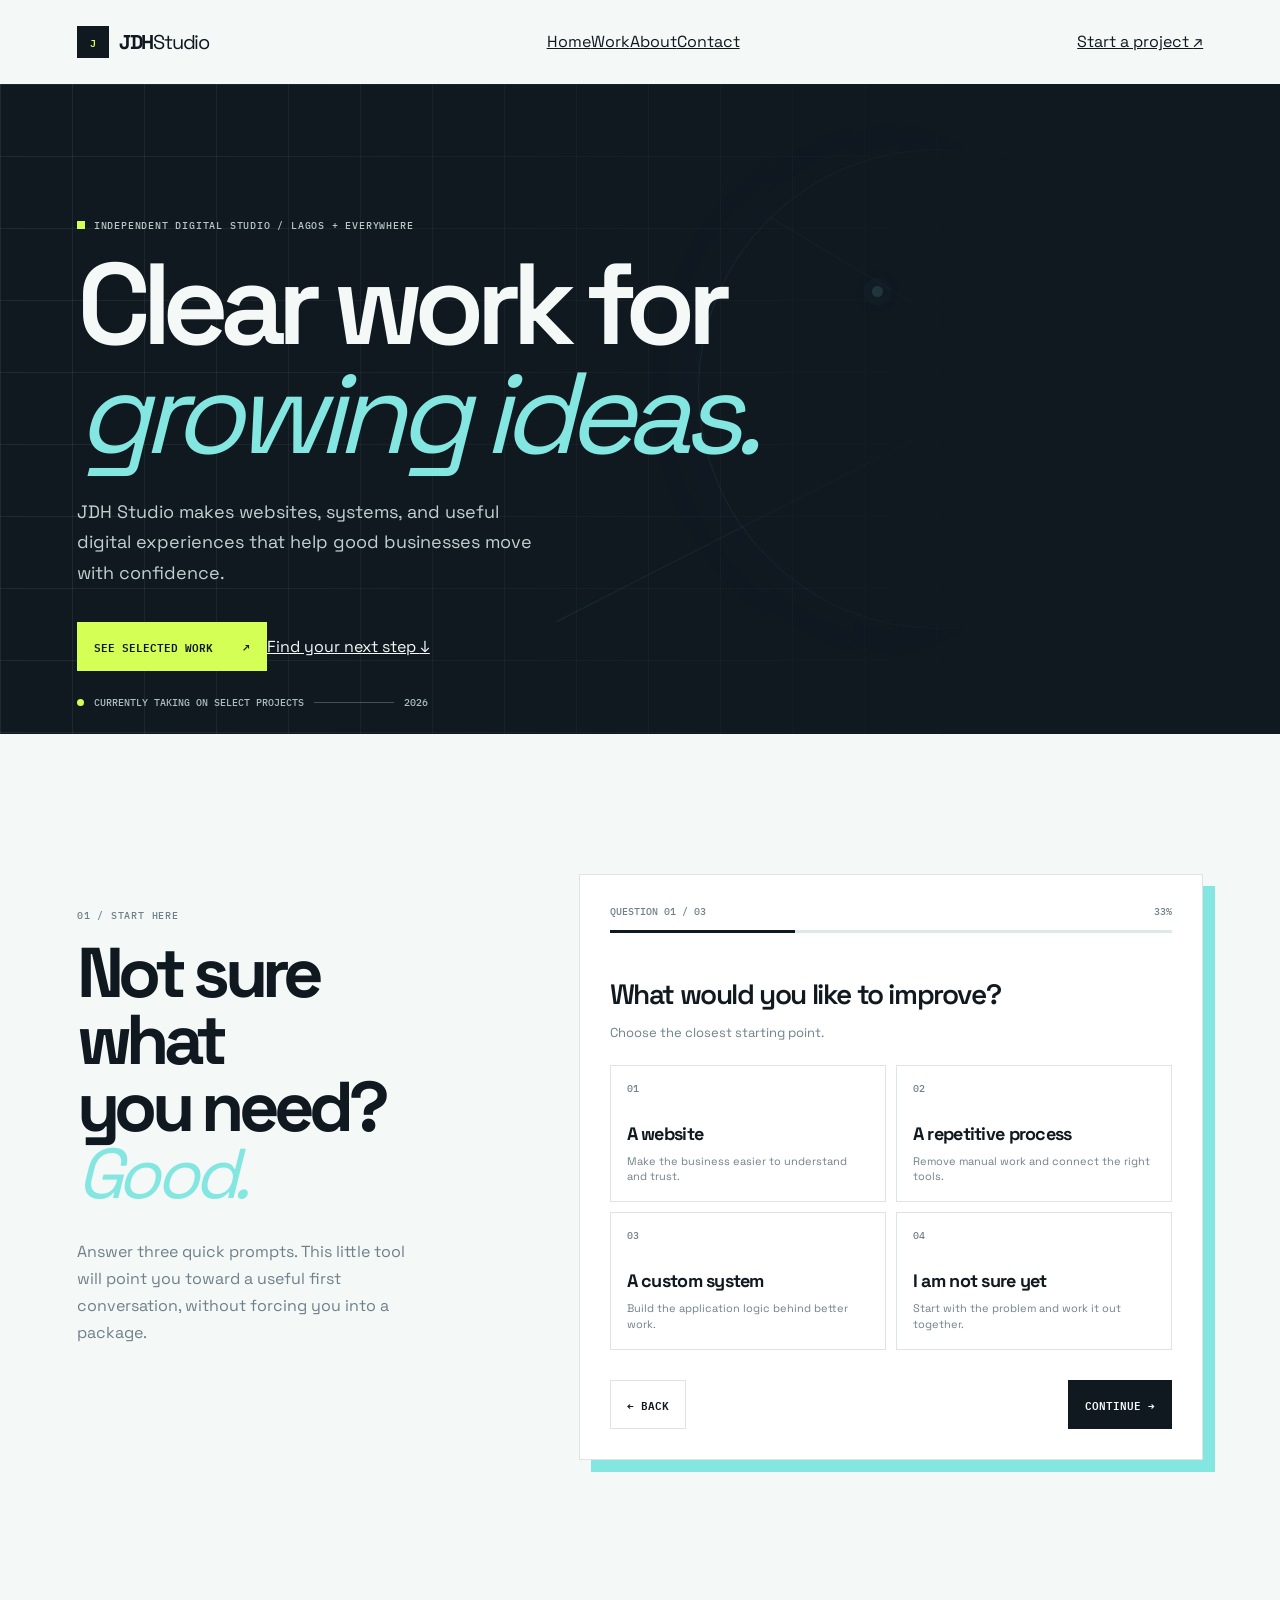
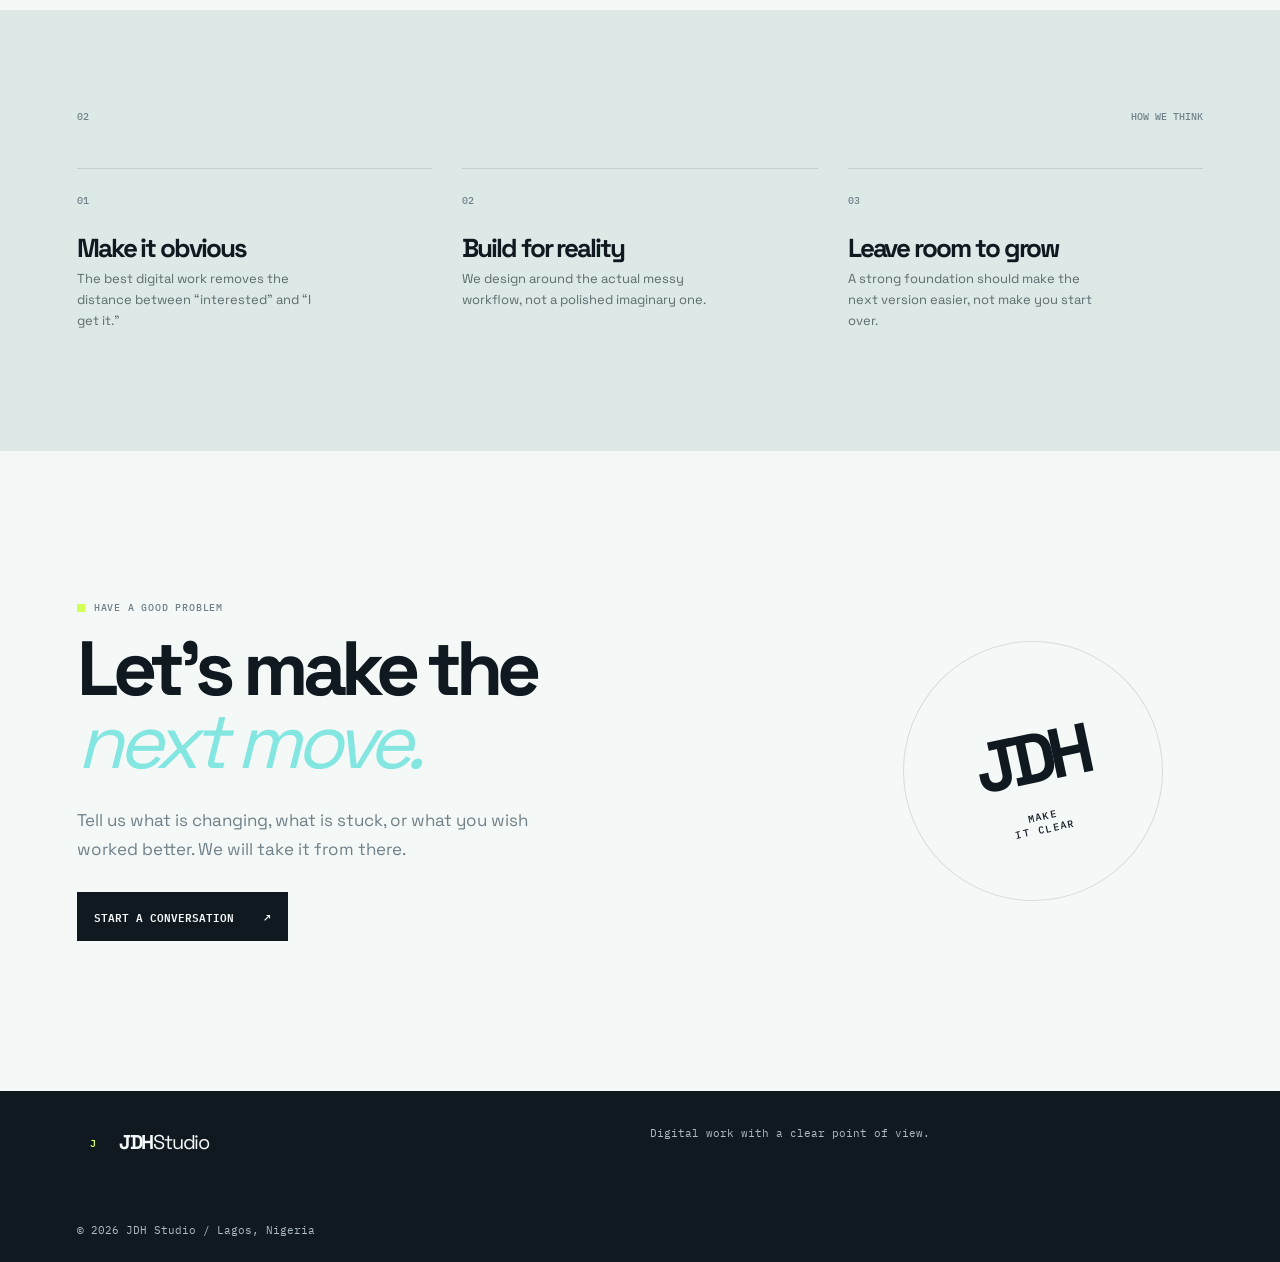
==== commit 294867c5: "Rebuild JDH Studio prototype site" ====
--- a/index.html
+++ b/index.html
@@ -3,472 +3,254 @@
   <head>
     <meta charset="UTF-8" />
     <meta name="viewport" content="width=device-width, initial-scale=1.0" />
-    <meta
-      name="description"
-      content="JDH Studio builds business websites, software, and practical AI automations around the way your business works."
-    />
-    <meta name="theme-color" content="#0a0d11" />
+    <meta name="description" content="JDH Studio builds clear digital tools, websites, and systems for ambitious small businesses." />
     <meta
       property="og:title"
-      content="JDH Studio — Technology Built Around Your Business."
+      content="JDH Studio — Clear digital work for growing businesses"
     />
     <meta
       property="og:description"
-      content="Websites, software, and intelligent automations designed around real business needs."
+      content="Websites, systems, and automation designed to make good businesses easier to choose."
     />
     <meta property="og:type" content="website" />
-    <meta property="og:url" content="https://jdhstudio.co/" />
-    <meta property="og:site_name" content="JDH Studio" />
-    <meta
-      property="og:image"
-      content="https://jdhstudio.co/assets/jdh-studio-mark.jpg"
-    />
-    <meta name="twitter:card" content="summary_large_image" />
-    <meta
-      name="twitter:title"
-      content="JDH Studio — Technology Built Around Your Business."
-    />
-    <meta
-      name="twitter:description"
-      content="Websites, software, and intelligent automations designed around real business needs."
-    />
-    <meta
-      name="twitter:image"
-      content="https://jdhstudio.co/assets/jdh-studio-mark.jpg"
-    />
-    <title>JDH Studio — Technology Built Around Your Business.</title>
-    <link rel="canonical" href="https://jdhstudio.co/" />
-    <link rel="icon" href="favicon.svg" type="image/svg+xml" />
+    <title>JDH Studio — Digital work with a clear point of view</title>
     <link rel="preconnect" href="https://fonts.googleapis.com" />
     <link rel="preconnect" href="https://fonts.gstatic.com" crossorigin />
     <link
-      href="https://fonts.googleapis.com/css2?family=DM+Mono:wght@400;500&family=Manrope:wght@400;500;600;700;800&display=swap"
+      href="https://fonts.googleapis.com/css2?family=IBM+Plex+Mono:wght@400;500;600&family=Space+Grotesk:wght@400;500;600;700&display=swap"
       rel="stylesheet"
     />
+    <link rel="icon" href="favicon.svg" type="image/svg+xml" />
     <link rel="stylesheet" href="styles.css" />
-    <script type="application/ld+json">
-      {
-        "@context": "https://schema.org",
-        "@type": "ProfessionalService",
-        "name": "JDH Studio",
-        "url": "https://jdhstudio.co/",
-        "logo": "https://jdhstudio.co/favicon.svg",
-        "image": "https://jdhstudio.co/assets/jdh-studio-mark.jpg",
-        "description": "JDH Studio builds business websites, software, and practical AI automations around the way each business works.",
-        "email": "jdhstudio.co@gmail.com",
-        "sameAs": ["https://instagram.com/jdhstudio.co"],
-        "areaServed": "NG"
-      }
-    </script>
   </head>
-  <body class="home-page">
+  <body>
     <a class="skip-link" href="#main">Skip to content</a>
     <header class="site-header">
-      <a class="brand" href="index.html" aria-label="JDH Studio home"
-        ><span class="brand-mark">J</span><span>JDH <em>Studio</em></span></a
-      ><button
-        class="menu-toggle"
-        type="button"
-        aria-expanded="false"
-        aria-controls="site-nav"
-      >
-        <span></span><span></span><span></span
-        ><span class="sr-only">Open menu</span>
-      </button>
-      <nav id="site-nav" class="site-nav" aria-label="Primary navigation">
-        <a href="studio.html">Studio</a><a href="services.html">Services</a
-        ><a href="work.html">Work</a><a href="contact.html">Contact</a
-        ><a
-          class="nav-cta"
-          href="https://wa.me/2348158535742?text=Hi%20JDH%20Studio%2C%20I%27d%20like%20to%20talk%20about%20a%20project."
-          target="_blank"
-          rel="noopener"
-          >WhatsApp us <span aria-hidden="true">↗</span></a
-        >
+      <a class="brand" href="index.html" aria-label="JDH Studio home"><span class="brand-mark">J</span><span>JDH<span>Studio</span></span></a>
+      <nav class="site-nav" aria-label="Primary navigation">
+        <a class="active" href="index.html">Home</a><a href="work.html">Work</a><a href="about.html">About</a><a href="contact.html">Contact</a>
       </nav>
+      <a class="header-cta" href="contact.html">Start a project <span>↗</span></a>
     </header>
     <main id="main">
-      <section id="top" class="hero section-shell">
-        <div class="hero-grid"></div>
+      <section class="hero section-wrap" id="top">
+        <div class="hero-grid">
+          <div class="hero-glow"></div>
+          <div class="hero-line line-one"></div>
+          <div class="hero-line line-two"></div>
+          <div class="hero-orb orb-one"></div>
+          <div class="hero-orb orb-two"></div>
+        </div>
         <div class="hero-copy reveal">
-          <p class="eyebrow"><span></span> Independent technology studio</p>
-          <h1>Technology built<br />around <i>your</i> business.</h1>
-          <p class="hero-text">
-            JDH Studio builds websites, software and intelligent automations
-            shaped around the way your business actually works.
+          <p class="eyebrow"><span></span> Independent digital studio / Lagos + everywhere</p>
+          <h1>Clear work for<br /><i>growing ideas.</i></h1>
+          <p>
+            JDH Studio makes websites, systems, and useful digital experiences that help good businesses move with confidence.
           </p>
-          <div class="hero-actions">
-            <a class="button button-primary" href="contact.html"
-              >Start a project <span>↗</span></a
-            ><a class="button button-secondary" href="services.html"
-              >Explore services <span>→</span></a
-            >
+          <div class="hero-actions"><a class="button button-accent" href="work.html">See selected work <span>↗</span></a><a class="text-link light" href="#assistant">Find your next step <span>↓</span></a></div>
+        </div>
+        <div class="hero-status">
+          <span class="status-dot"></span> Currently taking on select projects <span class="status-line"></span> 2026
+        </div>
+      </section>
+      <section class="assistant section-wrap" id="assistant">
+        <div class="assistant-intro reveal">
+          <p class="eyebrow">01 / Start here</p>
+          <h2>Not sure what<br />you need? <i>Good.</i></h2>
+          <p>
+            Answer three quick prompts. This little tool will point you toward a useful first conversation, without forcing you into a package.
+          </p>
+        </div>
+        <div class="assistant-card reveal">
+          <div class="progress-row">
+            <span id="step-label">Question 01 / 03</span
+            ><span id="progress-value">33%</span>
           </div>
-        </div>
-        <div class="hero-art reveal" aria-hidden="true">
-          <div class="orbit orbit-a"></div>
-          <div class="orbit orbit-b"></div>
-          <div class="orbit orbit-c"></div>
-          <div class="core"><span>JDH</span><small>STUDIO</small></div>
-          <div class="signal signal-one"><b></b><span>UNDERSTAND</span></div>
-          <div class="signal signal-two"><b></b><span>BUILD</span></div>
-          <div class="signal signal-three"><b></b><span>EVOLVE</span></div>
-        </div>
-        <div class="hero-footer">
-          <p>Web · Software · Automation</p>
-          <a href="studio.html">Meet the studio <span>→</span></a>
-        </div>
-      </section>
-      <section id="about" class="intro section-shell">
-        <div class="section-label reveal">
-          <span>01</span>
-          <p>What we believe</p>
-        </div>
-        <div class="intro-content reveal">
-          <p class="display-copy">
-            A business shouldn’t have to bend itself around its tools.
-            <strong>Its technology should fit the work.</strong>
+          <div class="progress-track"><span id="progress-bar"></span></div>
+          <form id="lead-form">
+            <fieldset class="question active" data-step="0">
+              <legend>What would you like to improve?</legend>
+              <p class="question-note">Choose the closest starting point.</p>
+              <div class="choice-grid">
+                <label class="choice"
+                  ><input
+                    type="radio"
+                    name="need"
+                    value="website"
+                    required
+                  /><span
+                    ><b>01</b><strong>A website</strong
+                    ><small
+                      >Make the business easier to understand and trust.</small
+                    ></span
+                  ></label
+                ><label class="choice"
+                  ><input type="radio" name="need" value="automation" /><span
+                    ><b>02</b><strong>A repetitive process</strong
+                    ><small
+                      >Remove manual work and connect the right tools.</small
+                    ></span
+                  ></label
+                ><label class="choice"
+                  ><input type="radio" name="need" value="software" /><span
+                    ><b>03</b><strong>A custom system</strong
+                    ><small
+                      >Build the application logic behind better work.</small
+                    ></span
+                  ></label
+                ><label class="choice"
+                  ><input type="radio" name="need" value="unsure" /><span
+                    ><b>04</b><strong>I am not sure yet</strong
+                    ><small
+                      >Start with the problem and work it out together.</small
+                    ></span
+                  ></label
+                >
+              </div>
+            </fieldset>
+            <fieldset class="question" data-step="1">
+              <legend>Where are you in the process?</legend>
+              <p class="question-note">This helps set the right pace.</p>
+              <div class="choice-stack">
+                <label class="choice"
+                  ><input
+                    type="radio"
+                    name="stage"
+                    value="idea"
+                    required
+                  /><span
+                    ><b>01</b><strong>Just exploring</strong
+                    ><small>I want to understand what is possible.</small></span
+                  ></label
+                ><label class="choice"
+                  ><input type="radio" name="stage" value="ready" /><span
+                    ><b>02</b><strong>Ready to plan</strong
+                    ><small
+                      >I know the need and want to shape the work.</small
+                    ></span
+                  ></label
+                ><label class="choice"
+                  ><input type="radio" name="stage" value="improve" /><span
+                    ><b>03</b><strong>Improving something existing</strong
+                    ><small
+                      >There is already a system, site, or process to
+                      fix.</small
+                    ></span
+                  ></label
+                >
+              </div>
+            </fieldset>
+            <fieldset class="question" data-step="2">
+              <legend>What should happen next?</legend>
+              <p class="question-note">There is no wrong answer.</p>
+              <div class="choice-stack">
+                <label class="choice"
+                  ><input
+                    type="radio"
+                    name="next"
+                    value="whatsapp"
+                    required
+                  /><span
+                    ><b>01</b><strong>Talk on WhatsApp</strong
+                    ><small
+                      >Send a short summary and start the conversation.</small
+                    ></span
+                  ></label
+                ><label class="choice"
+                  ><input type="radio" name="next" value="form" /><span
+                    ><b>02</b><strong>Share more detail</strong
+                    ><small>Continue to a fuller project enquiry.</small></span
+                  ></label
+                >
+              </div>
+            </fieldset>
+            <div class="form-actions">
+              <button
+                class="button button-quiet"
+                id="back-button"
+                type="button"
+                hidden
+              >
+                ← Back</button
+              ><button
+                class="button button-dark"
+                id="next-button"
+                type="button"
+              >
+                Continue <span>→</span>
+              </button>
+            </div>
+          </form>
+          <div class="result" id="result" hidden>
+            <p class="eyebrow"><span></span> Your suggested starting point</p>
+            <h3 id="result-title"></h3>
+            <p id="result-copy"></p>
+            <div class="result-summary" id="result-summary"></div>
+            <div class="result-actions">
+              <a class="button button-accent" id="result-action" href="#"
+                >Send the summary <span>↗</span></a
+              ><button
+                class="button button-quiet"
+                id="restart-button"
+                type="button"
+              >
+                Start again ↻
+              </button>
+            </div>
+          </div>
+        </div>
+      </section>
+      <section class="proof section-wrap">
+        <div class="proof-label">
+          <span>02</span>
+          <p>How we think</p>
+        </div>
+        <div class="proof-grid">
+          <article class="proof-item reveal">
+            <span>01</span>
+            <h3>Make it obvious</h3>
+            <p>
+              The best digital work removes the distance between “interested” and “I get it.”
+            </p>
+          </article>
+          <article class="proof-item reveal">
+            <span>02</span>
+            <h3>Build for reality</h3>
+            <p>
+              We design around the actual messy workflow, not a polished imaginary one.
+            </p>
+          </article>
+          <article class="proof-item reveal">
+            <span>03</span>
+            <h3>Leave room to grow</h3>
+            <p>
+              A strong foundation should make the next version easier, not make you start over.
+            </p>
+          </article>
+        </div>
+      </section>
+      <section class="closing section-wrap">
+        <div class="closing-copy reveal">
+          <p class="eyebrow"><span></span> Have a good problem</p>
+          <h2>Let’s make the<br /><i>next move.</i></h2>
+          <p>
+            Tell us what is changing, what is stuck, or what you wish worked better. We will take it from there.
           </p>
-          <p class="body-copy">
-            JDH Studio is a founder-led technology studio for people with a
-            clear need, a messy process, or an idea that needs building. We
-            start with the real problem, then shape the right digital solution
-            around it.
-          </p>
-        </div>
-      </section>
-      <section id="services" class="services section-shell">
-        <div class="section-top reveal">
-          <div class="section-label">
-            <span>02</span>
-            <p>What we build</p>
-          </div>
-          <h2>Practical technology,<br /><i>thoughtfully applied.</i></h2>
-        </div>
-        <div class="service-list">
-          <article class="service-card reveal">
-            <div class="service-number">01</div>
-            <div>
-              <h3>Web Design &amp;<br />Development</h3>
-              <p>
-                Purposeful, responsive websites that make it easier for people
-                to understand, trust and choose your business.
-              </p>
-            </div>
-            <a href="#contact" aria-label="Discuss web design and development"
-              >↗</a
-            >
-          </article>
-          <article class="service-card reveal">
-            <div class="service-number">02</div>
-            <div>
-              <h3>Website<br />Maintenance</h3>
-              <p>
-                Reliable ongoing help with updates, fixes, performance, content
-                and the practical details that keep a site useful.
-              </p>
-            </div>
-            <a href="#contact" aria-label="Discuss website maintenance">↗</a>
-          </article>
-          <article class="service-card reveal">
-            <div class="service-number">03</div>
-            <div>
-              <h3>AI<br />Automation</h3>
-              <p>
-                Automated workflows that remove repetitive work, connect your
-                tools and keep important tasks moving.
-              </p>
-            </div>
-            <a href="#contact" aria-label="Discuss AI automation">↗</a>
-          </article>
-          <article class="service-card reveal">
-            <div class="service-number">04</div>
-            <div>
-              <h3>Software &amp;<br />Backend Solutions</h3>
-              <p>
-                Custom applications, APIs and integrations for the logic behind
-                a better business process.
-              </p>
-            </div>
-            <a href="#contact" aria-label="Discuss backend solutions">↗</a>
-          </article>
-          <article class="service-card reveal">
-            <div class="service-number">05</div>
-            <div>
-              <h3>AI-Powered<br />Systems</h3>
-              <p>
-                Grounded AI tools and agent workflows designed to help useful
-                work happen with more clarity and less friction.
-              </p>
-            </div>
-            <a href="#contact" aria-label="Discuss AI-powered systems">↗</a>
-          </article>
-        </div>
-      </section>
-      <section id="work" class="work section-shell">
-        <div class="section-top reveal">
-          <div class="section-label">
-            <span>03</span>
-            <p>Selected directions</p>
-          </div>
-          <h2>Work that begins<br />with a <i>real need.</i></h2>
-        </div>
-        <div class="project-grid">
-          <article class="project tannora-project reveal">
-            <a
-              class="project-visual tannora-visual"
-              href="https://tannora.shop"
-              target="_blank"
-              rel="noopener"
-              aria-label="Visit Tannora shop"
-            >
-              <img
-                src="assets/tannora-preview.jpg"
-                alt="Tannora leather essentials shop preview"
-                loading="lazy"
-                width="612"
-                height="408"
-              />
-            </a>
-            <div class="project-info">
-              <p class="project-type">
-                E-commerce website · Built by JDH Studio
-              </p>
-              <h3>Tannora.<br />Crafted for timeless elegance.</h3>
-              <p>
-                A premium online storefront for made-to-order leather shoes,
-                slippers, sandals, bags and belts in Nigeria.
-              </p>
-              <a
-                class="project-link"
-                href="https://tannora.shop"
-                target="_blank"
-                rel="noopener"
-                >Visit tannora.shop ↗</a
-              >
-            </div>
-          </article>
-          <article class="project project-feature reveal">
-            <div class="project-visual automation-visual">
-              <div class="flow-card flow-a">Google Sheets</div>
-              <div class="flow-line line-a"></div>
-              <div class="flow-card flow-b">Make</div>
-              <div class="flow-line line-b"></div>
-              <div class="flow-card flow-c">Slack + Mail</div>
-              <div class="flow-node">✦</div>
-            </div>
-            <div class="project-info">
-              <p class="project-type">Automation system · In progress</p>
-              <h3>Community reminders,<br />without the manual chase.</h3>
-              <p>
-                A practical workflow connecting records, routing and
-                notifications for birthday and wedding-anniversary reminders.
-              </p>
-            </div>
-          </article>
-          <article class="project reveal">
-            <div class="project-visual web-visual">
-              <div class="browser">
-                <div class="browser-top"><i></i><i></i><i></i></div>
-                <div class="browser-screen">
-                  <span>YOUR<br />BUSINESS</span><b></b
-                  ><small>DESIGNED TO WORK</small>
-                </div>
-              </div>
-            </div>
-            <div class="project-info">
-              <p class="project-type">Web systems · Coming soon</p>
-              <h3>Business websites<br />with a job to do.</h3>
-              <p>Selected website and web-system work will live here.</p>
-            </div>
-          </article>
-          <article class="project reveal">
-            <div class="project-visual code-visual">
-              <pre><code>from ideas import problem
-
-solution = build(
-  around=problem,
-  with_intent=True
-)
-
-launch(solution)</code></pre>
-              <span class="code-dot"></span>
-            </div>
-            <div class="project-info">
-              <p class="project-type">Software experiments · Coming soon</p>
-              <h3>Useful systems,<br />built deliberately.</h3>
-              <p>
-                Software, API and AI explorations are being shaped into future
-                case studies.
-              </p>
-            </div>
-          </article>
-        </div>
-        <p class="work-note reveal">
-          A growing body of work, with room for the next useful thing.
-          <a href="#contact">Let’s talk about yours <span>↗</span></a>
-        </p>
-      </section>
-      <section id="process" class="process section-shell">
-        <div class="section-label reveal">
-          <span>04</span>
-          <p>How it works</p>
-        </div>
-        <div class="process-heading reveal">
-          <h2>Clear thinking.<br /><i>Useful outcomes.</i></h2>
-          <p>
-            Every project has its own shape. The process keeps the work focused
-            on what matters.
-          </p>
-        </div>
-        <ol class="process-list">
-          <li class="reveal">
-            <span>01</span>
-            <div>
-              <h3>Understand</h3>
-              <p>
-                Get close to the business, the problem and the desired outcome.
-              </p>
-            </div>
-          </li>
-          <li class="reveal">
-            <span>02</span>
-            <div>
-              <h3>Plan</h3>
-              <p>
-                Choose an approach that fits the task, not a pre-set package.
-              </p>
-            </div>
-          </li>
-          <li class="reveal">
-            <span>03</span>
-            <div>
-              <h3>Build</h3>
-              <p>
-                Design and develop the system with care, clarity and momentum.
-              </p>
-            </div>
-          </li>
-          <li class="reveal">
-            <span>04</span>
-            <div>
-              <h3>Launch</h3>
-              <p>
-                Put it to work, with the right handover and a solid foundation.
-              </p>
-            </div>
-          </li>
-          <li class="reveal">
-            <span>05</span>
-            <div>
-              <h3>Support</h3>
-              <p>Maintain, improve and evolve it as your needs change.</p>
-            </div>
-          </li>
-        </ol>
-      </section>
-      <section class="principles section-shell">
-        <div class="principles-panel reveal">
-          <p class="eyebrow"><span></span> Why JDH Studio</p>
-          <h2>Less theatre.<br />More <i>useful</i> technology.</h2>
-          <div class="principle-grid">
-            <p><b>Business-first</b>Start with the work that needs doing.</p>
-            <p>
-              <b>Built to fit</b>Use the right tools for your specific context.
-            </p>
-            <p>
-              <b>Clear partnership</b>Keep communication direct and
-              understandable.
-            </p>
-            <p><b>Room to grow</b>Make choices that support what comes next.</p>
-          </div>
-        </div>
-      </section>
-      <section class="reviews-preview section-shell">
-        <div class="section-label reveal">
-          <span>05</span>
-          <p>Client feedback</p>
-        </div>
-        <div class="review-preview-grid">
-          <article class="review-card reveal">
-            <p class="review-stars" aria-label="5 out of 5 stars">★★★★★</p>
-            <blockquote>“The design system looks really good 😊”</blockquote>
-            <p class="review-author">Amarachi Eche</p>
-            <p class="review-context">Tannora e-commerce website</p>
-          </article>
-          <div class="review-preview-copy reveal">
-            <h2>Useful work, <i>noticed.</i></h2>
-            <p>
-              See what clients have said about working with JDH Studio, or share
-              your own experience.
-            </p>
-            <a class="button button-secondary" href="reviews.html"
-              >Read or leave a review <span>↗</span></a
-            >
-          </div>
-        </div>
-      </section>
-      <section id="contact" class="contact section-shell">
-        <div class="contact-intro reveal">
-          <p class="eyebrow"><span></span> Start a conversation</p>
-          <h2>Have a business problem technology could <i>solve?</i></h2>
-          <p>
-            Tell JDH Studio what you are trying to improve, build or untangle. A
-            good first conversation starts there.
-          </p>
-        </div>
-        <form
-          class="contact-form reveal"
-          action="https://formspree.io/f/xvkpdweq"
-          method="POST"
-        >
-          <div class="form-row">
-            <label for="name">Your name</label
-            ><input id="name" name="name" autocomplete="name" required />
-          </div>
-          <div class="form-row">
-            <label for="email">Email address</label
-            ><input
-              id="email"
-              name="email"
-              type="email"
-              autocomplete="email"
-              required
-            />
-          </div>
-          <div class="form-row">
-            <label for="business"
-              >Business / organisation <span>(optional)</span></label
-            ><input id="business" name="business" autocomplete="organization" />
-          </div>
-          <div class="form-row">
-            <label for="message">What are you looking to solve?</label
-            ><textarea id="message" name="message" rows="4" required></textarea>
-          </div>
-          <button class="button button-primary" type="submit">
-            Send your message <span>↗</span>
-          </button>
-          <p class="form-note">
-            Your message goes directly to JDH Studio. Fields marked required
-            must be completed.
-          </p>
-        </form>
+          <a
+            class="button button-dark"
+            href="contact.html"
+            >Start a conversation <span>↗</span></a
+          >
+        </div>
+        <div class="closing-mark">
+          <span>JDH</span><small>MAKE<br />IT CLEAR</small>
+        </div>
       </section>
     </main>
-    <footer class="footer section-shell">
-      <a class="brand" href="#top"
-        ><span class="brand-mark">J</span><span>JDH <em>Studio</em></span></a
-      >
-      <p>Technology built around your business.</p>
-      <a class="back-top" href="#top">Back to top ↑</a
-      ><img
-        class="footer-mark"
-        src="assets/jdh-studio-mark.jpg"
-        alt="JDH Studio — Engineering Creativity"
-        width="768"
-        height="512"
-        loading="lazy"
-      /><small>© <span data-year></span> JDH Studio. Built with intent.</small>
+    <footer class="footer section-wrap">
+      <a class="brand" href="index.html"><span class="brand-mark">J</span><span>JDH<span>Studio</span></span></a>
+      <p>Digital work with a clear point of view.</p>
+      <small>© 2026 JDH Studio / Lagos, Nigeria</small>
     </footer>
     <script src="script.js"></script>
   </body>
--- a/styles.css
+++ b/styles.css
@@ -1,13 +1,12 @@
 :root {
-  --ink: #101010;
-  --paper: #f7f7f5;
-  --soft: #e5e5e2;
-  --line: #1010102b;
-  --accent: #c9a227;
-  --gold-light: #e6ca67;
-  --serif: Georgia, serif;
-  --sans: Manrope, Arial, sans-serif;
-  --mono: "DM Mono", monospace;
+  --ink: #101820;
+  --paper: #f4f8f7;
+  --muted: #708089;
+  --line: #10182020;
+  --acid: #d4ff55;
+  --cyan: #83e6e0;
+  --sans: "Space Grotesk", Arial, sans-serif;
+  --mono: "IBM Plex Mono", monospace;
 }
 * {
   box-sizing: border-box;
@@ -17,1099 +16,516 @@
 }
 body {
   margin: 0;
+  overflow-x: hidden;
   background: var(--paper);
   color: var(--ink);
   font: 16px/1.5 var(--sans);
 }
-.section-shell {
-  padding-inline: max(5vw, 24px);
+a {
+  color: inherit;
 }
 .skip-link {
   position: fixed;
   z-index: 20;
   top: -100px;
-  left: 16px;
-  background: var(--accent);
+  left: 18px;
+  background: var(--acid);
   color: var(--ink);
   padding: 10px 14px;
 }
 .skip-link:focus {
   top: 12px;
 }
+.section-wrap {
+  padding-inline: max(6vw, 24px);
+}
 .site-header {
-  height: 86px;
+  height: 84px;
+  padding: 0 max(6vw, 24px);
   display: flex;
+  justify-content: space-between;
   align-items: center;
-  justify-content: space-between;
-  padding: 0 max(5vw, 24px);
-  position: absolute;
-  z-index: 5;
-  width: 100%;
-  color: var(--paper);
 }
 .brand {
   display: inline-flex;
   align-items: center;
   gap: 10px;
-  font-weight: 800;
+  text-decoration: none;
+  font-weight: 700;
   letter-spacing: -0.06em;
   font-size: 20px;
-  color: inherit;
-  text-decoration: none;
-}
-.brand em {
-  font-family: var(--serif);
+}
+.brand > span:last-child > span {
   font-weight: 400;
 }
 .brand-mark {
   display: grid;
   place-items: center;
-  width: 27px;
-  height: 27px;
-  background: var(--accent);
+  width: 32px;
+  height: 32px;
+  background: var(--ink);
+  color: var(--acid);
+  font: 600 10px var(--mono);
+  letter-spacing: -0.06em;
+}
+.header-note {
+  margin: 0;
+  color: var(--muted);
+  font: 500 10px var(--mono);
+  text-transform: uppercase;
+}
+.header-note span {
   color: var(--ink);
-  font: 500 15px var(--mono);
-}
-.site-nav {
+  margin-left: 8px;
+}
+.hero {
+  position: relative;
+  min-height: 650px;
+  display: grid;
+  align-content: center;
+  padding-top: 72px;
+  overflow: hidden;
+  background: var(--ink);
+  color: var(--paper);
+}
+.hero-copy {
+  position: relative;
+  z-index: 1;
+  max-width: 760px;
+}
+.eyebrow {
   display: flex;
   align-items: center;
-  gap: 32px;
-}
-.site-nav a {
-  color: inherit;
-  text-decoration: none;
-  font-size: 13px;
-  font-weight: 700;
-}
-.site-nav a:not(.nav-cta):hover {
-  text-decoration: underline;
-  text-underline-offset: 5px;
-}
-.nav-cta {
-  border: 1px solid #f4f2ed80;
-  padding: 10px 14px;
-}
-.menu-toggle {
-  display: none;
-}
-.hero {
-  min-height: 750px;
-  background: var(--ink);
-  color: var(--paper);
-  position: relative;
-  overflow: hidden;
-  padding-top: 180px;
-  padding-bottom: 78px;
-  display: flex;
-  flex-direction: column;
-  justify-content: center;
-}
-.hero-grid {
-  position: absolute;
-  inset: 0;
-  background-image:
-    linear-gradient(#f4f2ed0e 1px, transparent 1px),
-    linear-gradient(90deg, #f4f2ed0e 1px, transparent 1px);
-  background-size: 57px 57px;
-  mask-image: linear-gradient(90deg, #000 10%, transparent 77%);
-}
-.hero-copy {
-  position: relative;
-  max-width: 820px;
-  z-index: 1;
-}
-.eyebrow,
-.section-label {
-  font: 500 11px var(--mono);
-  letter-spacing: 0.04em;
+  gap: 9px;
+  margin: 0 0 18px;
+  color: var(--muted);
+  font: 500 10px var(--mono);
+  letter-spacing: 0.08em;
   text-transform: uppercase;
 }
-.eyebrow {
-  display: flex;
-  gap: 9px;
-  align-items: center;
+.hero .eyebrow {
+  color: #b8c6c8;
 }
 .eyebrow span {
   width: 8px;
   height: 8px;
-  background: var(--accent);
   display: inline-block;
-}
-.hero h1,
-.section-top h2,
-.process h2,
-.principles h2,
-.contact h2 {
-  font-size: clamp(3.2rem, 7vw, 7rem);
-  line-height: 0.93;
-  letter-spacing: -0.085em;
-  margin: 22px 0 28px;
-  font-weight: 700;
-}
-.hero h1 i,
+  background: var(--acid);
+}
+h1,
+h2,
+h3 {
+  margin: 0;
+  letter-spacing: -0.08em;
+  line-height: 0.95;
+}
+h1 {
+  font-size: clamp(4.1rem, 9vw, 9rem);
+  font-weight: 600;
+}
+h1 i,
 h2 i {
-  font-family: var(--serif);
   font-weight: 400;
-}
-.hero-text {
-  max-width: 535px;
+  color: var(--cyan);
+}
+.hero-copy > p:not(.eyebrow) {
+  max-width: 475px;
+  margin: 28px 0 34px;
+  color: #c2d0d2;
   font-size: 18px;
-  line-height: 1.65;
-  color: #c8c9c6;
-  margin: 0;
-}
-.hero-actions {
-  display: flex;
-  gap: 12px;
-  margin-top: 38px;
+  line-height: 1.7;
 }
 .button {
   display: inline-flex;
-  gap: 23px;
   align-items: center;
   justify-content: space-between;
-  font: 700 13px var(--sans);
+  gap: 30px;
+  padding: 14px 16px;
+  border: 1px solid transparent;
   text-decoration: none;
-  border: 1px solid transparent;
-  padding: 14px 16px;
+  font: 600 11px var(--mono);
+  text-transform: uppercase;
   cursor: pointer;
   transition:
     transform 0.2s,
     background 0.2s;
 }
 .button:hover {
-  transform: translateY(-2px);
-}
-.button-primary {
-  background: var(--accent);
+  transform: translateY(-3px);
+}
+.button-accent {
+  background: var(--acid);
   color: var(--ink);
 }
-.button-primary span {
-  font-size: 18px;
-}
-.button-secondary {
-  border-color: #f4f2ed73;
+.button-dark {
+  background: var(--ink);
   color: var(--paper);
 }
-.hero-art {
-  position: absolute;
-  right: 6vw;
-  top: 50%;
-  width: 390px;
-  height: 390px;
-  transform: translateY(-45%);
-  opacity: 0.95;
-}
-.orbit {
-  position: absolute;
-  border: 1px solid #d8ff5459;
-  border-radius: 50%;
-  left: 50%;
-  top: 50%;
-  transform: translate(-50%, -50%);
-}
-.orbit-a {
-  width: 370px;
-  height: 150px;
-  transform: translate(-50%, -50%) rotate(31deg);
-}
-.orbit-b {
-  width: 370px;
-  height: 150px;
-  transform: translate(-50%, -50%) rotate(-31deg);
-}
-.orbit-c {
-  width: 260px;
-  height: 260px;
-  border-color: #f4f2ed38;
-}
-.core {
+.button-quiet {
+  background: transparent;
+  border-color: var(--line);
+  color: var(--ink);
+}
+.hero-grid {
   position: absolute;
   inset: 0;
-  margin: auto;
-  width: 112px;
-  height: 112px;
+  overflow: hidden;
+  background-image:
+    linear-gradient(#f4f8f714 1px, transparent 1px),
+    linear-gradient(90deg, #f4f8f714 1px, transparent 1px);
+  background-size: 72px 72px;
+  mask-image: linear-gradient(90deg, #000 0%, transparent 80%);
+}
+.hero-glow {
+  position: absolute;
+  width: 480px;
+  height: 480px;
+  right: 8%;
+  top: 10%;
+  border: 1px solid #83e6e044;
   border-radius: 50%;
-  background: var(--accent);
-  color: var(--ink);
+  box-shadow: 0 0 80px #83e6e014;
+}
+.hero-line {
+  position: absolute;
+  width: 100%;
+  height: 1px;
+  background: #83e6e033;
+  transform: rotate(-27deg);
+}
+.line-one {
+  top: 38%;
+  left: 38%;
+}
+.line-two {
+  top: 71%;
+  left: 53%;
+  transform: rotate(31deg);
+}
+.hero-orb {
+  position: absolute;
+  border-radius: 50%;
+  background: var(--cyan);
+  box-shadow:
+    0 0 0 8px #83e6e01f,
+    0 0 40px #83e6e099;
+}
+.orb-one {
+  width: 11px;
+  height: 11px;
+  right: 31%;
+  top: 31%;
+}
+.orb-two {
+  width: 7px;
+  height: 7px;
+  right: 18%;
+  top: 67%;
+  background: var(--acid);
+}
+.hero-status {
+  position: absolute;
+  bottom: 25px;
+  left: max(6vw, 24px);
+  right: max(6vw, 24px);
   display: flex;
-  flex-direction: column;
   align-items: center;
-  justify-content: center;
-  line-height: 1;
-}
-.core span {
-  font: 500 28px var(--mono);
-}
-.core small {
-  font: 500 8px var(--mono);
-  letter-spacing: 0.16em;
-  margin-top: 7px;
-}
-.signal {
-  position: absolute;
-  font: 500 9px var(--mono);
-  letter-spacing: 0.05em;
-  display: flex;
-  gap: 7px;
-  align-items: center;
-  color: #d4d6cc;
-}
-.signal b {
-  width: 6px;
-  height: 6px;
-  background: var(--accent);
-  border-radius: 100%;
-  box-shadow: 0 0 0 5px #d8ff541f;
-}
-.signal-one {
-  top: 62px;
-  right: 3px;
-}
-.signal-two {
-  bottom: 65px;
-  right: 0;
-}
-.signal-three {
-  bottom: 10px;
-  left: 50px;
-}
-.hero-footer {
-  position: absolute;
-  bottom: 33px;
-  left: max(5vw, 24px);
-  right: max(5vw, 24px);
+  gap: 10px;
+  color: #aebdc0;
+  font: 500 10px var(--mono);
+  text-transform: uppercase;
+}
+.status-dot {
+  width: 7px;
+  height: 7px;
+  background: var(--acid);
+  border-radius: 50%;
+}
+.status-line {
+  height: 1px;
+  width: 80px;
+  background: #aebdc055;
+}
+.assistant {
+  display: grid;
+  grid-template-columns: 0.78fr 1.22fr;
+  gap: 8vw;
+  align-items: start;
+  padding-top: 140px;
+  padding-bottom: 150px;
+}
+.assistant-intro {
+  padding-top: 35px;
+}
+.assistant-intro h2 {
+  font-size: clamp(3rem, 5.5vw, 6rem);
+}
+.assistant-intro > p:last-child {
+  max-width: 350px;
+  margin-top: 30px;
+  color: var(--muted);
+  line-height: 1.7;
+}
+.assistant-card {
+  border: 1px solid var(--line);
+  background: #fff;
+  padding: 30px;
+  box-shadow: 12px 12px 0 var(--cyan);
+}
+.progress-row {
   display: flex;
   justify-content: space-between;
-  font: 500 10px var(--mono);
-  letter-spacing: 0.05em;
+  color: var(--muted);
+  font: 500 10px var(--mono);
   text-transform: uppercase;
 }
-.hero-footer p {
-  margin: 0;
-  color: #8d908c;
-}
-.hero-footer a {
+.progress-track {
+  height: 3px;
+  background: #dfe8e8;
+  margin: 12px 0 40px;
+}
+.progress-track span {
+  display: block;
+  width: 33%;
+  height: 100%;
+  background: var(--ink);
+  transition: width 0.3s;
+}
+.question {
+  display: none;
+  border: 0;
+  padding: 0;
+  margin: 0;
+}
+.question.active {
+  display: block;
+}
+.question legend {
+  padding: 0;
+  font-size: 28px;
+  font-weight: 600;
+  letter-spacing: -0.05em;
+}
+.question-note {
+  margin: 8px 0 22px;
+  color: var(--muted);
+  font-size: 13px;
+}
+.choice-grid {
+  display: grid;
+  grid-template-columns: 1fr 1fr;
+  gap: 10px;
+}
+.choice {
+  display: block;
+  cursor: pointer;
+}
+.choice input {
+  position: absolute;
+  opacity: 0;
+}
+.choice > span {
+  display: block;
+  height: 100%;
+  border: 1px solid var(--line);
+  padding: 16px;
+  transition:
+    background 0.2s,
+    border 0.2s,
+    transform 0.2s;
+}
+.choice:hover > span {
+  transform: translateY(-2px);
+  border-color: var(--ink);
+}
+.choice input:checked + span {
+  border-color: var(--ink);
+  background: var(--ink);
   color: var(--paper);
-  text-decoration: none;
-}
-.hero-footer a span {
-  color: var(--accent);
-  padding-left: 8px;
-}
-.intro {
-  padding-top: 155px;
-  padding-bottom: 155px;
-  display: grid;
-  grid-template-columns: 1fr 2.3fr;
-  gap: 9vw;
-}
-.section-label {
-  display: flex;
-  gap: 15px;
-  align-items: center;
-  margin: 0;
-}
-.section-label span {
-  color: #777;
-}
-.section-label p {
-  margin: 0;
-}
-.display-copy {
-  font-size: clamp(2rem, 3.75vw, 4rem);
-  letter-spacing: -0.07em;
-  line-height: 1.08;
-  max-width: 890px;
-  margin: 0;
-}
-.display-copy strong {
-  font-family: var(--serif);
-  font-weight: 400;
-}
-.body-copy {
-  font-size: 17px;
-  max-width: 455px;
-  line-height: 1.7;
-  margin: 34px 0 0;
-}
-.services {
-  background: var(--soft);
-  padding-top: 126px;
-  padding-bottom: 120px;
-}
-.section-top {
+}
+.choice b {
+  display: block;
+  margin-bottom: 25px;
+  color: var(--muted);
+  font: 500 10px var(--mono);
+}
+.choice strong {
+  display: block;
+  font-size: 18px;
+  letter-spacing: -0.04em;
+}
+.choice small {
+  display: block;
+  margin-top: 7px;
+  color: var(--muted);
+  font-size: 11px;
+  line-height: 1.45;
+}
+.choice input:checked + span small,
+.choice input:checked + span b {
+  color: #b8c6c8;
+}
+.choice-stack {
+  display: grid;
+  gap: 10px;
+}
+.choice-stack .choice > span {
+  display: grid;
+  grid-template-columns: 42px 1fr;
+  gap: 5px 12px;
+  align-items: start;
+}
+.choice-stack .choice b {
+  grid-row: span 2;
+  margin: 0;
+}
+.choice-stack .choice small {
+  grid-column: 2;
+}
+.form-actions {
   display: flex;
   justify-content: space-between;
-  align-items: flex-start;
-  margin-bottom: 70px;
-}
-.section-top h2 {
-  font-size: clamp(2.4rem, 5vw, 5.3rem);
-  margin: 0;
-}
-.service-list {
-  border-top: 1px solid var(--line);
-}
-.service-card {
-  display: grid;
-  grid-template-columns: 16% 1fr 34px;
-  gap: 30px;
-  padding: 28px 0;
-  border-bottom: 1px solid var(--line);
-  align-items: start;
-  transition: padding 0.25s;
-}
-.service-card:hover {
-  padding-inline: 15px;
-}
-.service-number,
-.project-type {
-  font: 500 10px var(--mono);
-  letter-spacing: 0.05em;
-  text-transform: uppercase;
-}
-.service-card h3 {
-  font-size: clamp(1.6rem, 2.7vw, 3rem);
-  line-height: 0.98;
-  letter-spacing: -0.075em;
-  margin: 0;
-}
-.service-card p {
-  max-width: 485px;
-  font-size: 14px;
-  line-height: 1.6;
-  margin: 17px 0 0;
-}
-.service-card a {
-  color: inherit;
-  text-decoration: none;
-  font-size: 27px;
-  line-height: 1;
-}
-.work {
-  background: var(--ink);
-  color: var(--paper);
-  padding-top: 125px;
-  padding-bottom: 125px;
-}
-.work .section-label span {
-  color: #858782;
-}
-.project-grid {
-  display: grid;
-  grid-template-columns: 1.15fr 0.85fr;
-  gap: 18px;
-}
-.project {
-  background: #15191e;
-}
-.project-feature {
-  grid-row: span 2;
-}
-.project-visual {
-  height: 285px;
-  position: relative;
-  overflow: hidden;
-  background: #1b2128;
-}
-.project-feature .project-visual {
-  height: 585px;
-}
-.project-info {
-  padding: 25px 27px 30px;
-}
-.project-type {
-  color: var(--accent);
-  margin: 0 0 15px;
-}
-.project-info h3 {
-  font-size: clamp(1.6rem, 2.6vw, 2.8rem);
-  line-height: 1;
-  letter-spacing: -0.07em;
-  margin: 0;
-}
-.project-info > p:last-child {
-  max-width: 470px;
-  margin: 17px 0 0;
-  color: #aeb1ae;
-  font-size: 14px;
-  line-height: 1.65;
-}
-.automation-visual {
-  background: linear-gradient(140deg, #1b2529, #111518);
-}
-.flow-card {
-  position: absolute;
-  border: 1px solid #f4f2ed52;
-  background: #252e31;
-  padding: 12px;
-  font: 500 10px var(--mono);
-}
-.flow-a {
-  left: 12%;
-  top: 17%;
-}
-.flow-b {
-  right: 15%;
-  top: 43%;
-  background: var(--accent);
+  align-items: center;
+  margin-top: 30px;
+}
+.result h3 {
+  max-width: 550px;
+  margin: 0 0 18px;
+  font-size: clamp(2.5rem, 4vw, 4.5rem);
+}
+.result > p:not(.eyebrow) {
+  max-width: 550px;
+  color: var(--muted);
+  font-size: 16px;
+  line-height: 1.7;
+}
+.result-summary {
+  display: grid;
+  gap: 8px;
+  margin: 28px 0;
+  padding: 18px;
+  background: #edf4f3;
   color: var(--ink);
-  border: 0;
-}
-.flow-c {
-  left: 18%;
-  bottom: 13%;
-}
-.flow-line {
-  position: absolute;
-  height: 1px;
-  background: var(--accent);
-  opacity: 0.85;
-  transform-origin: left;
-}
-.line-a {
-  width: 160px;
-  left: 29%;
-  top: 30%;
-  transform: rotate(25deg);
-}
-.line-b {
-  width: 170px;
-  left: 31%;
-  top: 66%;
-  transform: rotate(-20deg);
-}
-.flow-node {
-  position: absolute;
-  top: 45%;
-  left: 45%;
-  font-size: 50px;
-  color: var(--accent);
-}
-.web-visual {
-  display: grid;
-  place-items: center;
-  background: #d9d6cc;
-}
-.browser {
-  width: 69%;
-  height: 65%;
-  background: #0c1014;
-  padding: 13px;
-  box-shadow: 14px 14px 0 #0a0d1130;
-  transform: rotate(-5deg);
-}
-.browser-top {
-  display: flex;
-  gap: 4px;
-}
-.browser-top i {
-  width: 5px;
-  height: 5px;
-  border-radius: 50%;
-  background: var(--accent);
-}
-.browser-screen {
-  height: calc(100% - 15px);
-  border: 1px solid #d8ff548c;
-  margin-top: 9px;
-  padding: 17px;
-  color: var(--paper);
-  display: flex;
-  flex-direction: column;
-  justify-content: space-between;
-}
-.browser-screen span {
-  font: 700 clamp(18px, 2.8vw, 33px)/0.88 var(--sans);
-  letter-spacing: -0.08em;
-}
-.browser-screen b {
-  width: 55%;
-  height: 2px;
-  background: var(--accent);
-}
-.browser-screen small {
-  font: 500 7px var(--mono);
-  letter-spacing: 0.12em;
-}
-.code-visual {
-  background: #101419;
-  padding: 37px;
-}
-.code-visual pre {
-  margin: 0;
-  color: #b9c4ba;
-  font: 13px/1.9 var(--mono);
-}
-.code-visual code {
-  color: #d8ff54;
-}
-.code-dot {
-  position: absolute;
-  width: 15px;
-  height: 15px;
-  border-radius: 50%;
-  background: var(--accent);
-  right: 28px;
-  bottom: 25px;
-}
-.work-note {
-  font-size: 16px;
-  margin: 54px 0 0;
-  color: #aeb1ae;
-}
-.work-note a {
-  color: var(--accent);
-  text-decoration: none;
-  margin-left: 6px;
-}
-.process {
-  padding-top: 130px;
-  padding-bottom: 130px;
-  display: grid;
-  grid-template-columns: 1fr 2.3fr;
-  gap: 9vw;
-}
-.process-heading {
-  margin-bottom: 58px;
-}
-.process h2 {
-  font-size: clamp(2.8rem, 5vw, 5.3rem);
-  margin: 0;
-}
-.process-heading > p {
-  max-width: 390px;
-  margin: 25px 0 0;
-  font-size: 16px;
-}
-.process-list {
-  grid-column: 2;
-  margin: 0;
-  padding: 0;
-  list-style: none;
-  border-top: 1px solid var(--line);
-}
-.process-list li {
-  display: grid;
-  grid-template-columns: 16% 1fr;
-  padding: 23px 0;
-  border-bottom: 1px solid var(--line);
-}
-.process-list li > span {
-  font: 500 10px var(--mono);
-  color: #777;
-}
-.process-list h3 {
-  font-size: 26px;
-  letter-spacing: -0.06em;
-  line-height: 1;
-  margin: 0;
-}
-.process-list p {
-  font-size: 14px;
-  max-width: 440px;
-  margin: 9px 0 0;
-}
-.principles {
-  padding-bottom: 130px;
-}
-.principles-panel {
-  padding: 70px;
-  min-height: 510px;
-  background: var(--accent);
-  display: flex;
-  flex-direction: column;
-  justify-content: space-between;
-}
-.principles h2 {
-  font-size: clamp(2.7rem, 5vw, 5.2rem);
-  margin: 24px 0;
-}
-.principle-grid {
-  display: grid;
-  grid-template-columns: repeat(4, 1fr);
-  gap: 30px;
-}
-.principle-grid p {
-  font-size: 13px;
-  line-height: 1.55;
-  margin: 0;
-}
-.principle-grid b {
-  display: block;
-  font-size: 15px;
-  margin-bottom: 7px;
-}
-.contact {
-  padding-top: 125px;
-  padding-bottom: 125px;
-  background: var(--soft);
-  display: grid;
-  grid-template-columns: 1fr 1fr;
-  gap: 9vw;
-}
-.contact h2 {
-  font-size: clamp(2.8rem, 5vw, 5.2rem);
-  margin: 23px 0;
-}
-.contact-intro > p:last-child {
-  max-width: 380px;
-  font-size: 16px;
-  line-height: 1.65;
-}
-.contact-form {
-  padding-top: 10px;
-}
-.form-row {
-  border-top: 1px solid var(--line);
-  padding: 16px 0;
-}
-.form-row:last-of-type {
-  border-bottom: 1px solid var(--line);
-}
-label {
-  display: block;
-  font-size: 12px;
-  font-weight: 700;
-  margin-bottom: 8px;
-}
-label span {
-  font-weight: 400;
-  color: #777;
-}
-input,
-textarea {
-  display: block;
-  width: 100%;
-  border: 0;
-  background: transparent;
-  padding: 2px 0;
-  font: 16px var(--sans);
-  color: var(--ink);
-  outline-offset: 6px;
-  resize: vertical;
-}
-.contact-form .button {
-  margin-top: 24px;
-}
-.form-note {
-  font-size: 11px;
-  line-height: 1.5;
-  color: #656762;
-  margin: 15px 0 0;
-}
-.form-note code {
-  font-family: var(--mono);
-}
-.reviews-preview {
-  padding-top: 105px;
-  padding-bottom: 105px;
-}
-.review-preview-grid,
-.reviews-layout {
-  display: grid;
-  grid-template-columns: minmax(0, 0.9fr) minmax(0, 1.1fr);
-  gap: 8vw;
-  align-items: center;
-  margin-top: 35px;
-}
-.review-card {
-  border: 1px solid var(--line);
-  background: var(--paper);
-  padding: 34px;
-  box-shadow: 9px 9px 0 var(--ink);
-}
-.review-stars {
-  margin: 0 0 20px;
-  color: var(--accent);
-  font-size: 22px;
-  letter-spacing: 0.12em;
-}
-.review-card blockquote {
-  margin: 0;
-  font: 400 clamp(1.8rem, 3.2vw, 3.5rem)/1.02 var(--serif);
-}
-.review-author {
-  margin: 30px 0 3px;
-  font-weight: 800;
-}
-.review-context,
-.legal-updated {
-  margin: 0;
-  color: #656762;
-  font: 500 10px var(--mono);
-  letter-spacing: 0.05em;
-  text-transform: uppercase;
-}
-.review-preview-copy h2,
-.review-invite h2 {
-  margin: 0 0 20px;
-  font-size: clamp(2.5rem, 5vw, 5rem);
-  line-height: 0.95;
-  letter-spacing: -0.08em;
-}
-.review-preview-copy p,
-.review-invite p,
-.questionnaire-band > p:not(.eyebrow) {
-  max-width: 510px;
-  color: #656762;
-  line-height: 1.7;
-}
-.review-form-section,
-.questionnaire-band {
-  padding-top: 90px;
-  padding-bottom: 90px;
-  background: var(--soft);
-}
-.review-form {
-  max-width: 720px;
-  margin: 0 auto;
-}
-.rating-field {
-  border: 0;
-  border-bottom: 1px solid var(--line);
-  margin: 0;
-  padding: 20px 0;
-}
-.rating-field legend {
-  padding: 0;
-  font-size: 13px;
-  font-weight: 700;
-}
-.rating-options {
+  font: 500 11px var(--mono);
+}
+.result-summary span {
+  color: var(--muted);
+}
+.result-actions {
   display: flex;
   flex-wrap: wrap;
   gap: 10px;
-  margin-top: 12px;
-}
-.rating-options label {
+}
+.proof {
+  padding-top: 100px;
+  padding-bottom: 120px;
+  background: #dce9e7;
+}
+.proof-label {
+  display: flex;
+  justify-content: space-between;
+  margin-bottom: 45px;
+  color: var(--muted);
+  font: 500 10px var(--mono);
+  text-transform: uppercase;
+}
+.proof-label p {
+  margin: 0;
+}
+.proof-grid {
+  display: grid;
+  grid-template-columns: repeat(3, 1fr);
+  gap: 30px;
+}
+.proof-item {
+  border-top: 1px solid var(--line);
+  padding-top: 18px;
+}
+.proof-item > span {
+  color: var(--muted);
+  font: 500 10px var(--mono);
+}
+.proof-item h3 {
+  margin: 25px 0 8px;
+  font-size: 26px;
+}
+.proof-item p {
+  max-width: 250px;
+  margin: 0;
+  color: #5c6b6d;
+  font-size: 13px;
+  line-height: 1.6;
+}
+.closing {
+  display: grid;
+  grid-template-columns: 1fr 300px;
+  gap: 10vw;
+  align-items: center;
+  padding-top: 150px;
+  padding-bottom: 150px;
+}
+.closing-copy {
+  max-width: 650px;
+}
+.closing-copy h2 {
+  font-size: clamp(3rem, 6vw, 6.5rem);
+}
+.closing-copy > p:not(.eyebrow) {
+  max-width: 480px;
+  margin: 28px 0;
+  color: var(--muted);
+  font-size: 17px;
+  line-height: 1.7;
+}
+.closing-mark {
+  width: 260px;
+  height: 260px;
+  display: grid;
+  place-content: center;
   border: 1px solid var(--line);
-  padding: 8px 10px;
-  font: 500 11px var(--mono);
-  cursor: pointer;
-}
-.rating-options input {
-  display: inline-block;
-  width: auto;
-  margin: 0 4px 0 0;
-}
-.review-form select {
-  width: 100%;
-  border: 0;
-  background: transparent;
-  padding: 2px 0;
+  border-radius: 50%;
   color: var(--ink);
-  font: 16px var(--sans);
-}
-.questionnaire-band h2 {
-  max-width: 780px;
-  margin: 18px 0 20px;
-  font-size: clamp(2.5rem, 5vw, 5rem);
-  line-height: 0.95;
-  letter-spacing: -0.08em;
-}
-.questionnaire-band > p:not(.eyebrow) {
-  margin-bottom: 28px;
-}
-.legal-content {
-  max-width: 900px;
-  padding-top: 85px;
-  padding-bottom: 100px;
-}
-.legal-content h2 {
-  margin: 45px 0 12px;
-  font-size: clamp(1.8rem, 3vw, 3rem);
-  line-height: 1;
-  letter-spacing: -0.06em;
-}
-.legal-content p {
-  max-width: 720px;
-  color: #444641;
-  line-height: 1.75;
-}
-.legal-content a {
-  color: inherit;
+  text-align: center;
+  transform: rotate(-12deg);
+}
+.closing-mark span {
+  font-size: 70px;
   font-weight: 700;
-}
-.legal-note {
-  border-left: 3px solid var(--accent);
-  margin-top: 60px;
-  padding-left: 18px;
-  font-size: 13px;
-}
-.footer-legal-links {
-  grid-column: 1 / -1;
-  display: flex;
-  flex-wrap: wrap;
-  gap: 14px;
-  margin-top: 18px;
-  font: 10px var(--mono);
-  text-transform: uppercase;
-}
-.footer-legal-links a {
-  color: var(--paper);
-  text-underline-offset: 4px;
+  letter-spacing: -0.12em;
+}
+.closing-mark small {
+  font: 500 10px var(--mono);
+  letter-spacing: 0.16em;
 }
 .footer {
+  display: grid;
+  grid-template-columns: 1fr 1fr;
+  gap: 20px;
   background: var(--ink);
   color: var(--paper);
-  padding-top: 50px;
-  padding-bottom: 27px;
-  display: grid;
-  grid-template-columns: 1fr 1fr auto;
-  gap: 20px;
-  align-items: start;
+  padding-top: 35px;
+  padding-bottom: 25px;
 }
 .footer p,
-.footer small,
-.back-top {
-  margin: 0;
-  font-size: 12px;
-  color: #aeb1ae;
-}
-.back-top {
-  color: var(--paper);
-  text-decoration: none;
+.footer small {
+  margin: 0;
+  color: #aebdc0;
+  font: 11px var(--mono);
 }
 .footer small {
   grid-column: 1/-1;
-  margin-top: 70px;
-  font: 10px var(--mono);
-  letter-spacing: 0.04em;
+  margin-top: 45px;
 }
 .reveal {
   opacity: 0;
   transform: translateY(18px);
   transition:
-    opacity 0.65s ease,
-    transform 0.65s ease;
+    opacity 0.7s ease,
+    transform 0.7s ease;
 }
 .reveal.is-visible {
   opacity: 1;
   transform: none;
-}
-@media (max-width: 800px) {
-  .review-preview-grid,
-  .reviews-layout {
-    grid-template-columns: 1fr;
-    gap: 45px;
-  }
-  .review-card {
-    padding: 25px;
-  }
-  .site-header {
-    height: 74px;
-  }
-  .menu-toggle {
-    display: flex;
-    width: 38px;
-    height: 38px;
-    padding: 8px;
-    flex-direction: column;
-    justify-content: center;
-    gap: 5px;
-    border: 1px solid #f4f2ed66;
-    background: transparent;
-  }
-  .menu-toggle span:not(.sr-only) {
-    height: 1px;
-    background: var(--paper);
-    width: 100%;
-  }
-  .site-nav {
-    display: none;
-    position: absolute;
-    top: 74px;
-    left: 0;
-    right: 0;
-    background: var(--ink);
-    padding: 18px max(5vw, 24px) 25px;
-    align-items: stretch;
-    gap: 0;
-    border-top: 1px solid #f4f2ed2e;
-  }
-  .site-nav.open {
-    display: flex;
-    flex-direction: column;
-  }
-  .site-nav a {
-    padding: 12px 0;
-  }
-  .site-nav .nav-cta {
-    margin-top: 8px;
-    text-align: center;
-  }
-  .hero {
-    min-height: 700px;
-    padding-top: 135px;
-    padding-bottom: 100px;
-  }
-  .hero-art {
-    width: 250px;
-    height: 250px;
-    right: -59px;
-    top: 47%;
-    opacity: 0.56;
-  }
-  .hero h1 {
-    font-size: clamp(3.2rem, 11vw, 5rem);
-  }
-  .hero-text {
-    font-size: 16px;
-    max-width: 440px;
-  }
-  .hero-footer {
-    bottom: 28px;
-  }
-  .hero-footer p {
-    display: none;
-  }
-  .intro,
-  .process,
-  .contact {
-    grid-template-columns: 1fr;
-    gap: 38px;
-    padding-top: 90px;
-    padding-bottom: 90px;
-  }
-  .section-top {
-    display: block;
-    margin-bottom: 45px;
-  }
-  .section-top h2 {
-    margin-top: 25px;
-  }
-  .services,
-  .work {
-    padding-top: 90px;
-    padding-bottom: 90px;
-  }
-  .service-card {
-    grid-template-columns: 50px 1fr 25px;
-    gap: 14px;
-  }
-  .service-card p {
-    font-size: 13px;
-  }
-  .project-grid {
-    grid-template-columns: 1fr;
-  }
-  .project-feature {
-    grid-row: auto;
-  }
-  .project-feature .project-visual {
-    height: 350px;
-  }
-  .project-visual {
-    height: 260px;
-  }
-  .process-heading {
-    margin-bottom: 4px;
-  }
-  .process-list {
-    grid-column: auto;
-  }
-  .principles {
-    padding-bottom: 90px;
-  }
-  .principles-panel {
-    padding: 35px 26px;
-    min-height: 0;
-  }
-  .principle-grid {
-    grid-template-columns: 1fr 1fr;
-    gap: 26px 20px;
-    margin-top: 25px;
-  }
-  .contact {
-    gap: 32px;
-  }
-  .footer {
-    grid-template-columns: 1fr auto;
-  }
-  .footer p {
-    display: none;
-  }
-  .footer small {
-    margin-top: 36px;
-  }
-  .hero-actions {
-    flex-wrap: wrap;
-  }
-  .button {
-    padding: 13px 15px;
-  }
-}
-@media (max-width: 430px) {
-  .section-shell {
-    padding-inline: 20px;
-  }
-  .hero h1 {
-    font-size: 3.25rem;
-  }
-  .hero-actions {
-    display: grid;
-    grid-template-columns: 1fr;
-  }
-  .hero-actions .button {
-    width: 100%;
-  }
-  .hero-art {
-    right: -85px;
-    top: 44%;
-  }
-  .hero-footer a {
-    font-size: 9px;
-  }
-  .intro,
-  .process,
-  .contact {
-    padding-top: 75px;
-    padding-bottom: 75px;
-  }
-  .services,
-  .work {
-    padding-top: 75px;
-    padding-bottom: 75px;
-  }
-  .service-card h3 {
-    font-size: 1.55rem;
-  }
-  .service-card {
-    grid-template-columns: 37px 1fr 20px;
-    gap: 10px;
-  }
-  .service-number {
-    font-size: 9px;
-  }
-  .project-info {
-    padding: 21px;
-  }
-  .project-feature .project-visual {
-    height: 295px;
-  }
-  .process-list li {
-    grid-template-columns: 42px 1fr;
-  }
-  .principle-grid {
-    grid-template-columns: 1fr;
-  }
-  .footer {
-    padding-inline: 20px;
-  }
-  .footer .brand {
-    font-size: 18px;
-  }
-  .footer small {
-    font-size: 9px;
-  }
-  .code-visual {
-    padding: 27px 20px;
-  }
-  .code-visual pre {
-    font-size: 11px;
-  }
 }
 .sr-only {
   position: absolute;
@@ -1122,831 +538,84 @@
   white-space: nowrap;
   border: 0;
 }
-.founder {
-  background: #15191e;
-  color: var(--paper);
-  display: grid;
-  grid-template-columns: 42% 1fr;
-  gap: 9vw;
-  align-items: center;
-  padding-top: 100px;
-  padding-bottom: 100px;
-}
-.founder-image {
-  align-self: stretch;
-  min-height: 500px;
-  background: var(--accent);
-  overflow: hidden;
-}
-.founder-image img {
-  display: block;
-  width: 100%;
-  height: 100%;
-  object-fit: cover;
-  object-position: center 24%;
-}
-.founder h2 {
-  font-size: clamp(2.5rem, 4.5vw, 4.6rem);
-  line-height: 0.98;
-  letter-spacing: -0.08em;
-  margin: 24px 0;
-}
-.founder-copy > p:not(.eyebrow):not(.founder-signoff) {
-  max-width: 450px;
-  color: #c2c5c1;
-  font-size: 16px;
-  line-height: 1.7;
-}
-.founder-signoff {
-  font: 700 16px/1.15 var(--sans);
-  letter-spacing: -0.04em;
-  margin-top: 36px;
-}
-.founder-signoff span {
-  font: 500 10px var(--mono);
-  letter-spacing: 0.15em;
-  text-transform: uppercase;
-  color: var(--accent);
+:focus-visible {
+  outline: 2px solid var(--acid);
+  outline-offset: 4px;
 }
 @media (max-width: 800px) {
-  .founder {
+  .header-note {
+    display: none;
+  }
+  .header-cta {
+    display: none;
+  }
+  .hero {
+    min-height: 650px;
+  }
+  .hero-copy {
+    padding-bottom: 35px;
+  }
+  .hero-glow {
+    right: -190px;
+    top: 17%;
+    width: 400px;
+    height: 400px;
+  }
+  .assistant {
+    grid-template-columns: 1fr;
+    gap: 45px;
+    padding-top: 90px;
+    padding-bottom: 100px;
+  }
+  .assistant-intro {
+    padding-top: 0;
+  }
+  .assistant-card {
+    padding: 20px;
+    box-shadow: 7px 7px 0 var(--cyan);
+  }
+  .choice-grid {
+    grid-template-columns: 1fr;
+  }
+  .question legend {
+    font-size: 25px;
+  }
+  .proof {
+    padding-top: 75px;
+    padding-bottom: 90px;
+  }
+  .proof-grid {
     grid-template-columns: 1fr;
     gap: 35px;
-    padding-top: 75px;
-    padding-bottom: 75px;
-  }
-  .founder-image {
-    min-height: 430px;
-    max-height: 600px;
-  }
-  .founder-copy {
-    padding-right: 0;
-  }
-}
-@media (max-width: 430px) {
-  .founder {
-    padding-top: 60px;
-    padding-bottom: 60px;
-  }
-  .founder-image {
-    min-height: 380px;
-  }
-  .founder h2 {
-    font-size: 2.6rem;
-  }
-}
-.footer-mark {
-  grid-column: 1/-1;
-  width: 175px;
-  height: auto;
-  display: block;
-  margin-top: 26px;
-  mix-blend-mode: screen;
-}
-.hero {
-  background:
-    radial-gradient(circle at 76% 44%, #c9a22718 0, transparent 25%), var(--ink);
-}
-.hero-grid {
-  animation: grid-drift 24s linear infinite;
-}
-.hero-art {
-  filter: drop-shadow(0 0 30px #c9a22718);
-}
-.orbit-a {
-  animation: orbit-spin 17s linear infinite;
-}
-.orbit-b {
-  animation: orbit-spin-reverse 23s linear infinite;
-}
-.orbit-c {
-  animation: orbit-pulse 4s ease-in-out infinite;
-}
-.core {
-  box-shadow: 0 0 0 0 #c9a22755;
-  animation: core-pulse 3.5s ease-in-out infinite;
-}
-.signal b {
-  background: var(--accent);
-  box-shadow: 0 0 0 5px #c9a2271f;
-  animation: signal-blink 2.4s ease-in-out infinite;
-}
-.signal-two b {
-  animation-delay: 0.7s;
-}
-.signal-three b {
-  animation-delay: 1.3s;
-}
-.service-card h3 {
-  position: relative;
-}
-.service-card h3:before {
-  content: "✦";
-  display: inline-block;
-  color: var(--accent);
-  font: 500 17px var(--mono);
-  margin-right: 12px;
-  transform: translateY(-0.12em);
-  transition:
-    transform 0.25s,
-    color 0.25s;
-}
-.service-card:nth-child(2) h3:before {
-  content: "◌";
-}
-.service-card:nth-child(3) h3:before {
-  content: "⌁";
-}
-.service-card:nth-child(4) h3:before {
-  content: "⌘";
-}
-.service-card:nth-child(5) h3:before {
-  content: "✧";
-}
-.service-card:hover h3:before {
-  color: var(--ink);
-  transform: translateY(-0.12em) rotate(45deg) scale(1.2);
-}
-.eyebrow span,
-.brand-mark {
-  background: var(--accent);
-}
-.button-primary {
-  background: var(--accent);
-}
-.project-type {
-  color: var(--accent);
-}
-.flow-node,
-.code-visual code,
-.work-note a {
-  color: var(--accent);
-}
-.flow-card.flow-b {
-  background: var(--accent);
-}
-@keyframes grid-drift {
-  from {
-    background-position: 0 0;
-  }
-  to {
-    background-position: 57px 57px;
-  }
-}
-@keyframes orbit-spin {
-  from {
-    transform: translate(-50%, -50%) rotate(31deg);
-  }
-  to {
-    transform: translate(-50%, -50%) rotate(391deg);
-  }
-}
-@keyframes orbit-spin-reverse {
-  from {
-    transform: translate(-50%, -50%) rotate(-31deg);
-  }
-  to {
-    transform: translate(-50%, -50%) rotate(-391deg);
-  }
-}
-@keyframes orbit-pulse {
-  0%,
-  100% {
-    opacity: 0.45;
-    transform: translate(-50%, -50%) scale(0.96);
-  }
-  50% {
+  }
+  .closing {
+    grid-template-columns: 1fr;
+    gap: 55px;
+    padding-top: 95px;
+    padding-bottom: 100px;
+  }
+  .closing-mark {
+    width: 200px;
+    height: 200px;
+  }
+  .footer {
+    grid-template-columns: 1fr;
+  }
+  .footer small {
+    margin-top: 25px;
+  }
+}
+@media (prefers-reduced-motion: reduce) {
+  html {
+    scroll-behavior: auto;
+  }
+  .reveal {
     opacity: 1;
-    transform: translate(-50%, -50%) scale(1.04);
-  }
-}
-@keyframes core-pulse {
-  0%,
-  100% {
-    box-shadow: 0 0 0 0 #c9a22700;
-  }
-  50% {
-    box-shadow: 0 0 0 14px #c9a22716;
-  }
-}
-@keyframes signal-blink {
-  0%,
-  100% {
-    opacity: 0.5;
-  }
-  50% {
-    opacity: 1;
-  }
-}
-@media (prefers-reduced-motion: reduce) {
-  .hero-grid,
-  .orbit-a,
-  .orbit-b,
-  .orbit-c,
-  .core,
-  .signal b {
-    animation: none;
-  }
-  .service-card h3:before {
+    transform: none;
     transition: none;
   }
-}
-.inner-header {
-  position: relative;
-  background: var(--ink);
-}
-.page-hero {
-  background: var(--ink);
-  color: var(--paper);
-  padding-top: 115px;
-  padding-bottom: 105px;
-}
-.page-hero h1 {
-  max-width: 980px;
-  font-size: clamp(3.3rem, 7vw, 7rem);
-  line-height: 0.93;
-  letter-spacing: -0.09em;
-  margin: 22px 0 25px;
-}
-.page-hero h1 i {
-  font-family: var(--serif);
-  font-weight: 400;
-}
-.page-hero > p:last-child {
-  max-width: 570px;
-  color: #b9b9b6;
-  font-size: 17px;
-  line-height: 1.7;
-}
-.service-page {
-  padding-top: 0;
-}
-.cta-band {
-  background: var(--ink);
-  color: var(--paper);
-  padding-top: 80px;
-  padding-bottom: 80px;
-}
-.cta-band p {
-  font: 500 11px var(--mono);
-  letter-spacing: 0.05em;
-  text-transform: uppercase;
-  color: #b9b9b6;
-  margin: 0;
-}
-.cta-band h2 {
-  font-size: clamp(2.5rem, 5vw, 5rem);
-  letter-spacing: -0.08em;
-  line-height: 0.95;
-  margin: 18px 0 28px;
-}
-.contact-links {
-  margin-top: 35px;
-  display: grid;
-  gap: 11px;
-}
-.contact-links a {
-  color: var(--ink);
-  font-size: 14px;
-  font-weight: 700;
-  text-decoration: none;
-}
-.contact-links a:hover {
-  text-decoration: underline;
-  text-underline-offset: 4px;
-}
-.footer small a {
-  color: inherit;
-}
-@media (max-width: 800px) {
-  .page-hero {
-    padding-top: 86px;
-    padding-bottom: 75px;
-  }
-  .page-hero h1 {
-    font-size: clamp(3rem, 11vw, 5rem);
-  }
-}
-img {
-  max-width: 100%;
-  height: auto;
-}
-.site-nav a[aria-current="page"] {
-  text-decoration: underline;
-  text-underline-offset: 5px;
-}
-@media (min-width: 801px) and (max-width: 1100px) {
-  .hero {
-    min-height: 700px;
-  }
-  .hero-art {
-    width: 310px;
-    height: 310px;
-    right: -20px;
-    opacity: 0.65;
-  }
-  .hero-copy {
-    max-width: 650px;
-  }
-  .intro,
-  .process,
-  .contact {
-    gap: 5vw;
-  }
-  .project-grid {
-    grid-template-columns: 1fr 1fr;
-  }
-  .project-feature .project-visual {
-    height: 490px;
-  }
-  .principles-panel {
-    padding: 52px;
-  }
-  .founder {
-    gap: 5vw;
-  }
-}
-@media (max-width: 800px) {
-  .site-header {
-    padding-inline: 20px;
-  }
-  .site-nav {
-    z-index: 10;
-  }
-  .hero {
-    padding-inline: 20px;
-  }
-  .hero-copy {
-    max-width: 100%;
-  }
-  .hero-art {
-    pointer-events: none;
-  }
-  .hero h1,
-  .page-hero h1 {
-    max-width: 700px;
-  }
-  .section-top h2 {
-    max-width: 600px;
-  }
-  .project-info h3 {
-    max-width: 600px;
-  }
-  .contact-form {
-    width: 100%;
-  }
-  .footer-mark {
-    max-width: 150px;
-  }
-  .founder-image img {
-    object-position: center top;
-  }
-}
-@media (max-width: 560px) {
-  .hero {
-    min-height: 690px;
-  }
-  .hero-art {
-    width: 215px;
-    height: 215px;
-    right: -105px;
-    top: 49%;
-  }
-  .hero h1 {
-    font-size: clamp(2.8rem, 13vw, 4rem);
-  }
-  .hero-text {
-    max-width: 88%;
-  }
-  .hero-footer {
-    left: 20px;
-    right: 20px;
-  }
-  .hero-footer a {
-    font-size: 10px;
-  }
-  .section-top h2 {
-    font-size: clamp(2.3rem, 11vw, 3.6rem);
-  }
-  .project-feature .project-visual {
-    height: 300px;
-  }
-  .flow-line {
-    max-width: 100px;
-  }
-  .principles-panel {
-    padding: 30px 22px;
-  }
-  .contact h2 {
-    font-size: clamp(2.4rem, 11vw, 4rem);
-  }
-  .button {
-    min-height: 48px;
-  }
-  .form-row {
-    padding-block: 14px;
-  }
-}
-.hero:after {
-  content: "";
-  position: absolute;
-  inset: auto -8% -15% auto;
-  width: 560px;
-  height: 260px;
-  background: url("assets/jdh-studio-mark.jpg") center/contain no-repeat;
-  opacity: 0.1;
-  mix-blend-mode: screen;
-  pointer-events: none;
-  animation: logo-breathe 8s ease-in-out infinite;
-}
-.intro,
-.services,
-.work,
-.process,
-.principles,
-.contact {
-  position: relative;
-  isolation: isolate;
-}
-.intro:before,
-.services:before,
-.process:before,
-.contact:before {
-  content: "";
-  position: absolute;
-  z-index: -1;
-  inset: 0;
-  pointer-events: none;
-  background-image:
-    radial-gradient(circle, #c9a227 1px, transparent 1px),
-    linear-gradient(90deg, transparent 49.8%, #c9a22712 50%, transparent 50.2%);
-  background-size:
-    28px 28px,
-    180px 100%;
-  mask-image: linear-gradient(
-    90deg,
-    transparent,
-    #000 20%,
-    #000 80%,
-    transparent
-  );
-  opacity: 0.12;
-  animation: field-drift 28s linear infinite;
-}
-.services:before,
-.contact:before {
-  opacity: 0.16;
-  background-size:
-    38px 38px,
-    220px 100%;
-}
-.work:before {
-  content: "";
-  position: absolute;
-  z-index: -1;
-  inset: 0;
-  pointer-events: none;
-  background:
-    radial-gradient(circle at 15% 20%, #c9a22712, transparent 28%),
-    radial-gradient(circle at 85% 80%, #c9a2270c, transparent 30%);
-  animation: ambient-shift 12s ease-in-out infinite alternate;
-}
-.section-label:before {
-  content: "+";
-  color: var(--accent);
-  font: 500 15px var(--mono);
-  margin-right: -7px;
-  animation: signal-blink 2.5s ease-in-out infinite;
-}
-.project {
-  transition:
-    transform 0.35s ease,
-    box-shadow 0.35s ease;
-}
-.project:hover {
-  transform: translateY(-7px);
-  box-shadow: 0 20px 40px #0008;
-}
-.project:hover .project-visual {
-  filter: saturate(1.15);
-}
-.project-visual {
-  transition: filter 0.35s ease;
-}
-.project-info a,
-.service-card a {
-  transition:
-    transform 0.25s ease,
-    color 0.25s ease;
-}
-.service-card:hover > a {
-  transform: translate(4px, -4px);
-  color: var(--accent);
-}
-.footer-mark {
-  animation: logo-breathe 8s ease-in-out infinite;
-}
-@keyframes logo-breathe {
-  0%,
-  100% {
-    opacity: 0.07;
-    transform: scale(0.97);
-  }
-  50% {
-    opacity: 0.14;
-    transform: scale(1.02);
-  }
-}
-@keyframes field-drift {
-  from {
-    background-position:
-      0 0,
-      0 0;
-  }
-  to {
-    background-position:
-      56px 56px,
-      180px 0;
-  }
-}
-@keyframes ambient-shift {
-  from {
-    transform: translate3d(-2%, 0, 0) scale(1);
-  }
-  to {
-    transform: translate3d(2%, 1%, 0) scale(1.08);
-  }
-}
-@media (prefers-reduced-motion: reduce) {
-  .hero:after,
-  .intro:before,
-  .services:before,
-  .process:before,
-  .contact:before,
-  .work:before,
-  .footer-mark {
-    animation: none;
-  }
-  .project,
-  .project-visual {
+  .button,
+  .choice > span {
     transition: none;
   }
 }
-body:after {
-  content: "";
-  position: fixed;
-  z-index: 30;
-  top: 0;
-  left: 0;
-  width: var(--scroll-progress, 0%);
-  height: 2px;
-  background: var(--accent);
-  box-shadow: 0 0 10px #c9a22799;
-  pointer-events: none;
-  transition: width 0.1s linear;
-}
-.site-nav a:focus-visible,
-.menu-toggle:focus-visible,
-.button:focus-visible,
-.contact-links a:focus-visible,
-.project-link:focus-visible,
-.back-top:focus-visible,
-.brand:focus-visible {
-  outline: 2px solid var(--accent);
-  outline-offset: 4px;
-}
-.form-row input:focus-visible,
-.form-row textarea:focus-visible {
-  outline: 2px solid var(--accent);
-  outline-offset: 2px;
-}
-.site-assistant {
-  position: fixed;
-  z-index: 25;
-  right: 24px;
-  bottom: 24px;
-  display: grid;
-  justify-items: end;
-  gap: 12px;
-  font-family: var(--sans);
-}
-.assistant-toggle {
-  display: inline-flex;
-  align-items: center;
-  gap: 10px;
-  border: 1px solid var(--ink);
-  background: var(--accent);
-  color: var(--ink);
-  padding: 13px 16px;
-  font: 700 12px var(--sans);
-  cursor: pointer;
-  box-shadow: 5px 5px 0 var(--ink);
-  transition:
-    transform 0.2s,
-    box-shadow 0.2s;
-}
-.assistant-toggle:hover {
-  transform: translate(2px, 2px);
-  box-shadow: 3px 3px 0 var(--ink);
-}
-.assistant-toggle-mark {
-  font: 500 15px var(--mono);
-}
-.assistant-panel {
-  width: min(360px, calc(100vw - 32px));
-  background: var(--paper);
-  border: 1px solid var(--ink);
-  box-shadow: 8px 8px 0 var(--ink);
-  overflow: hidden;
-}
-.assistant-header {
-  display: flex;
-  align-items: flex-start;
-  justify-content: space-between;
-  gap: 20px;
-  padding: 18px 18px 14px;
-  background: var(--ink);
-  color: var(--paper);
-}
-.assistant-kicker {
-  margin: 0 0 5px;
-  color: var(--accent);
-  font: 500 10px var(--mono);
-  letter-spacing: 0.05em;
-  text-transform: uppercase;
-}
-.assistant-header h2 {
-  margin: 0;
-  font-size: 25px;
-  line-height: 1;
-  letter-spacing: -0.06em;
-}
-.assistant-close {
-  width: 30px;
-  height: 30px;
-  border: 1px solid #f7f7f580;
-  background: transparent;
-  color: var(--paper);
-  font-size: 20px;
-  line-height: 1;
-  cursor: pointer;
-}
-.assistant-messages {
-  display: grid;
-  gap: 10px;
-  max-height: 250px;
-  overflow-y: auto;
-  padding: 16px;
-}
-.assistant-message {
-  width: fit-content;
-  max-width: 92%;
-  margin: 0;
-  padding: 10px 12px;
-  background: var(--soft);
-  font-size: 13px;
-  line-height: 1.5;
-}
-.assistant-message-user {
-  justify-self: end;
-  background: var(--ink);
-  color: var(--paper);
-}
-.assistant-action {
-  display: block;
-  margin-top: 9px;
-  color: var(--ink);
-  font: 700 11px var(--mono);
-  text-underline-offset: 3px;
-}
-.assistant-message-user .assistant-action {
-  color: var(--accent);
-}
-.assistant-prompts {
-  display: flex;
-  flex-wrap: wrap;
-  gap: 6px;
-  padding: 0 16px 14px;
-}
-.assistant-prompts button {
-  border: 1px solid var(--line);
-  background: transparent;
-  color: var(--ink);
-  padding: 7px 9px;
-  font: 500 10px var(--mono);
-  cursor: pointer;
-}
-.assistant-form {
-  display: flex;
-  gap: 8px;
-  padding: 12px 16px 14px;
-  border-top: 1px solid var(--line);
-}
-.assistant-form input {
-  min-width: 0;
-  flex: 1;
-  border: 1px solid var(--line);
-  background: transparent;
-  color: var(--ink);
-  padding: 10px;
-  font: 13px var(--sans);
-}
-.assistant-form button {
-  width: 38px;
-  border: 0;
-  background: var(--accent);
-  color: var(--ink);
-  font: 700 18px var(--sans);
-  cursor: pointer;
-}
-.assistant-note {
-  margin: 0;
-  padding: 0 16px 14px;
-  color: #666;
-  font: 10px/1.4 var(--mono);
-}
-.assistant-toggle:focus-visible,
-.assistant-close:focus-visible,
-.assistant-prompts button:focus-visible,
-.assistant-form input:focus-visible,
-.assistant-form button:focus-visible {
-  outline: 2px solid var(--accent);
-  outline-offset: 3px;
-}
-@media (max-width: 560px) {
-  .site-assistant {
-    right: 16px;
-    bottom: 16px;
-  }
-  .assistant-toggle {
-    padding: 12px 13px;
-  }
-}
-.intro:before,
-.services:before,
-.process:before,
-.contact:before {
-  opacity: 0.26;
-  background-image:
-    radial-gradient(circle, #c9a227 1.35px, transparent 1.5px),
-    linear-gradient(90deg, transparent 49.6%, #c9a22720 50%, transparent 50.4%);
-  background-size:
-    24px 24px,
-    150px 100%;
-  filter: drop-shadow(0 0 2px #c9a22755);
-}
-.services:before,
-.contact:before {
-  opacity: 0.32;
-}
-.work:after {
-  content: "";
-  position: absolute;
-  z-index: -1;
-  inset: 0;
-  pointer-events: none;
-  background-image: radial-gradient(#f7f7f5 1px, transparent 1.4px);
-  background-size: 22px 22px;
-  opacity: 0.08;
-  mask-image: radial-gradient(ellipse at 50% 50%, #000, transparent 72%);
-}
-.brand-mark {
-  font-size: 0;
-  color: transparent;
-  background-color: var(--ink);
-  background-image: url("favicon.svg");
-  background-position: center;
-  background-repeat: no-repeat;
-  background-size: 92%;
-  border: 1px solid var(--accent);
-  border-radius: 3px;
-}
-.tannora-visual {
-  display: block;
-  background: #d9d0c4;
-  overflow: hidden;
-}
-.tannora-visual img {
-  display: block;
-  width: 100%;
-  height: 100%;
-  object-fit: cover;
-  transition:
-    transform 0.7s ease,
-    filter 0.5s ease;
-}
-.tannora-project:hover .tannora-visual img {
-  transform: scale(1.06);
-  filter: contrast(1.06);
-}
-.project-link {
-  display: inline-block;
-  margin-top: 20px;
-  color: var(--accent);
-  font: 500 11px var(--mono);
-  text-decoration: none;
-}
-.project-link:hover {
-  text-decoration: underline;
-  text-underline-offset: 4px;
-}
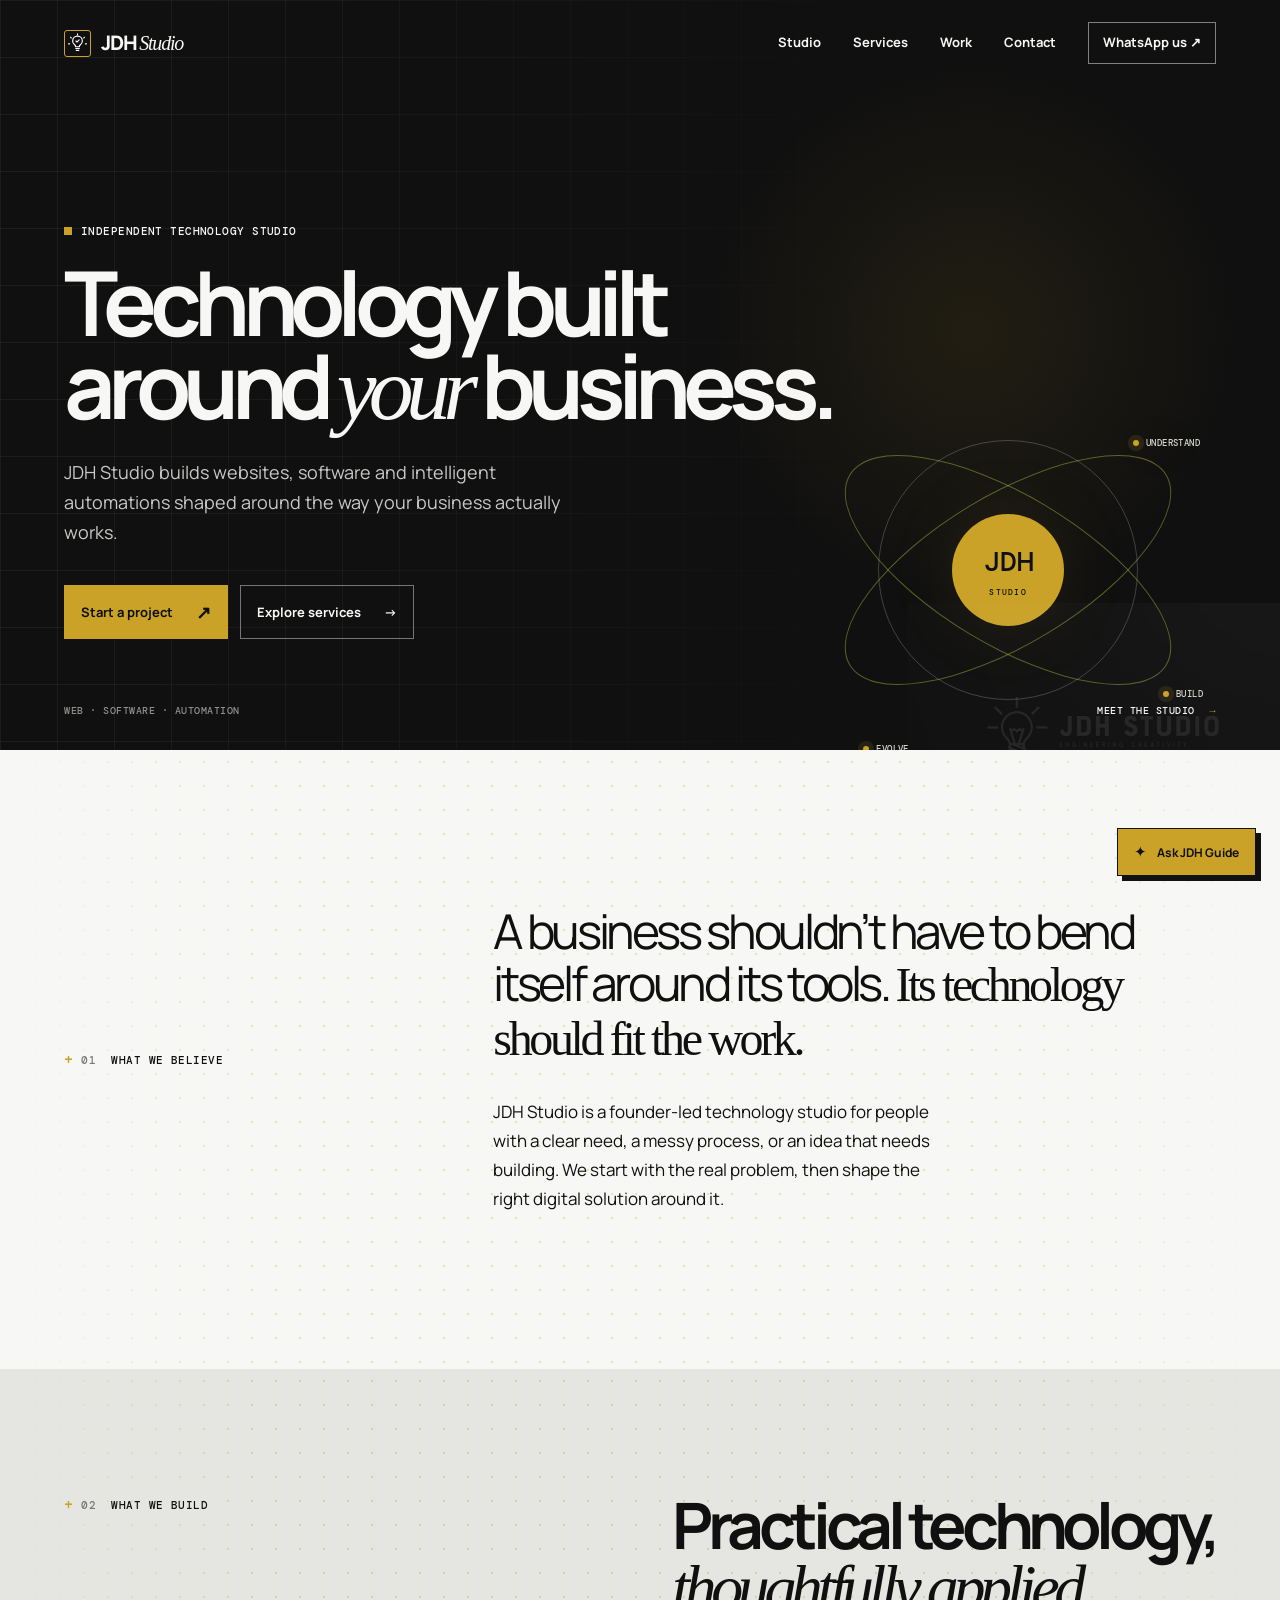
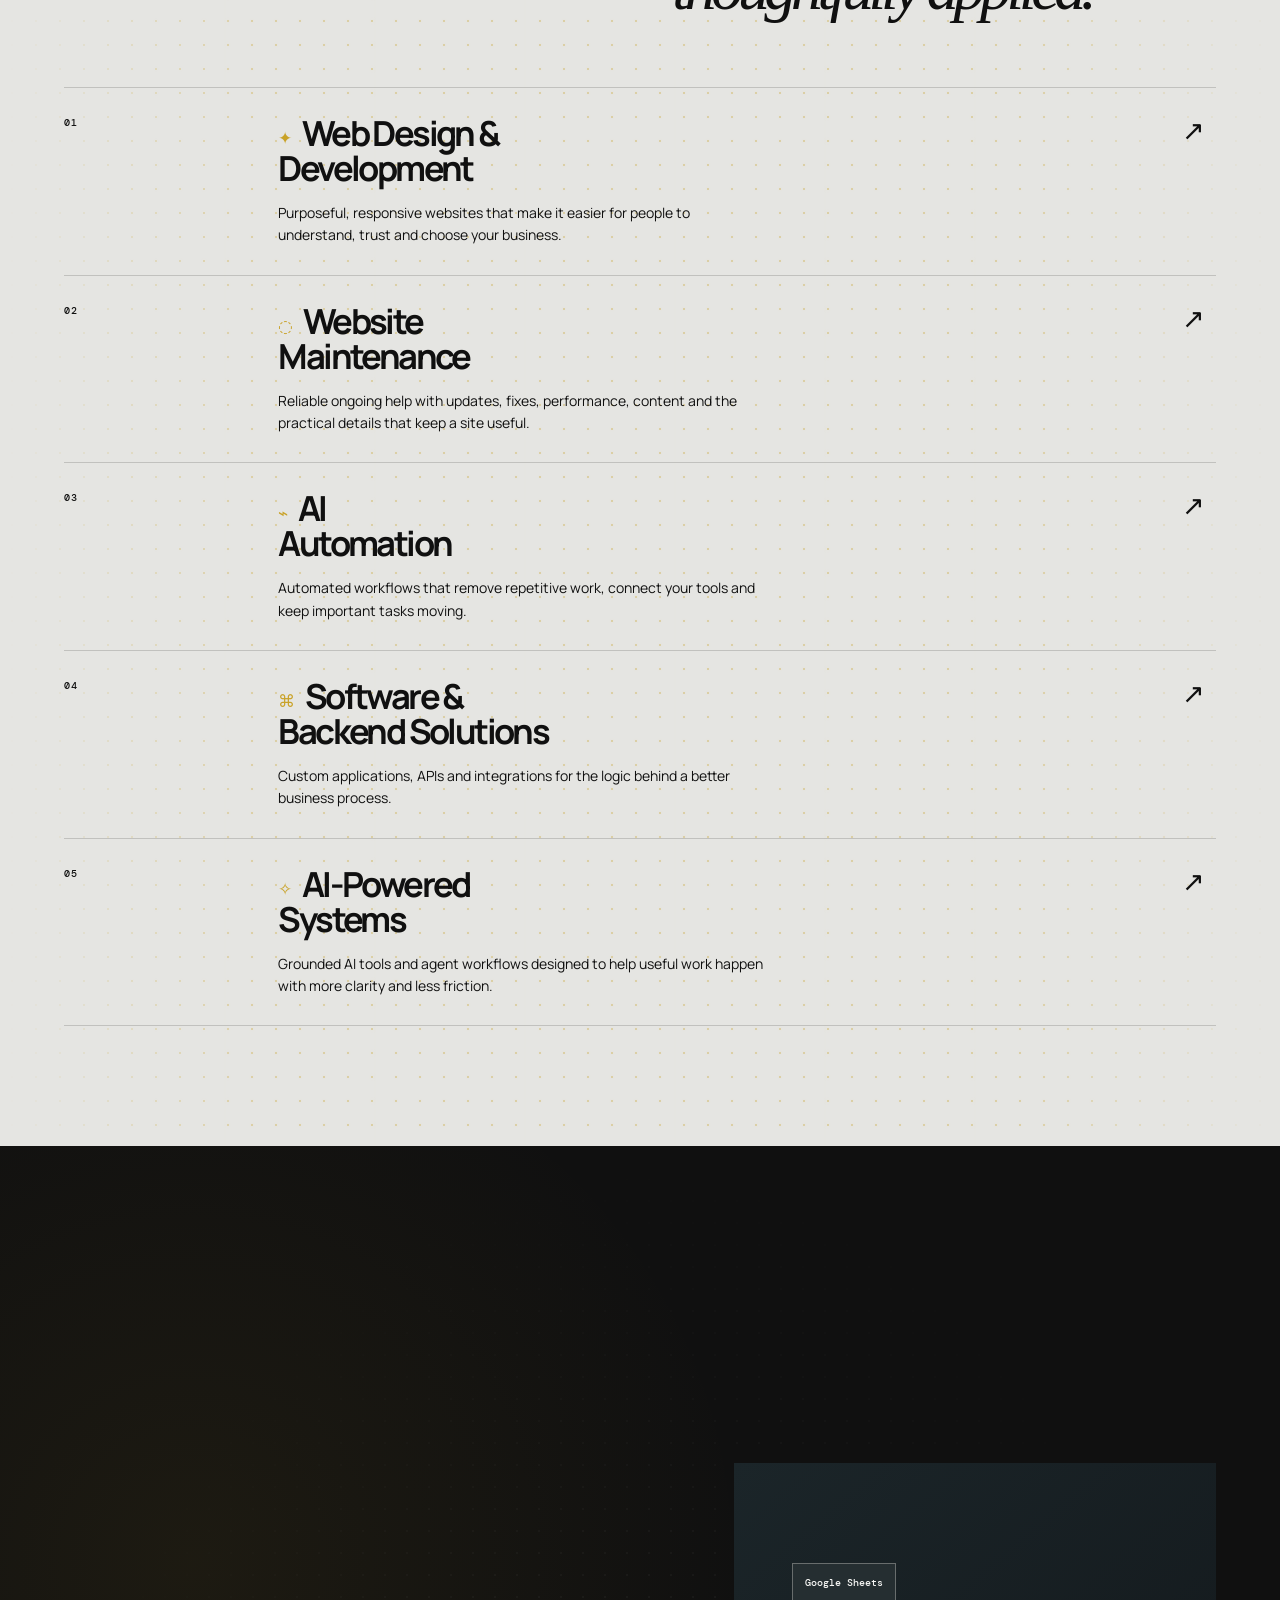
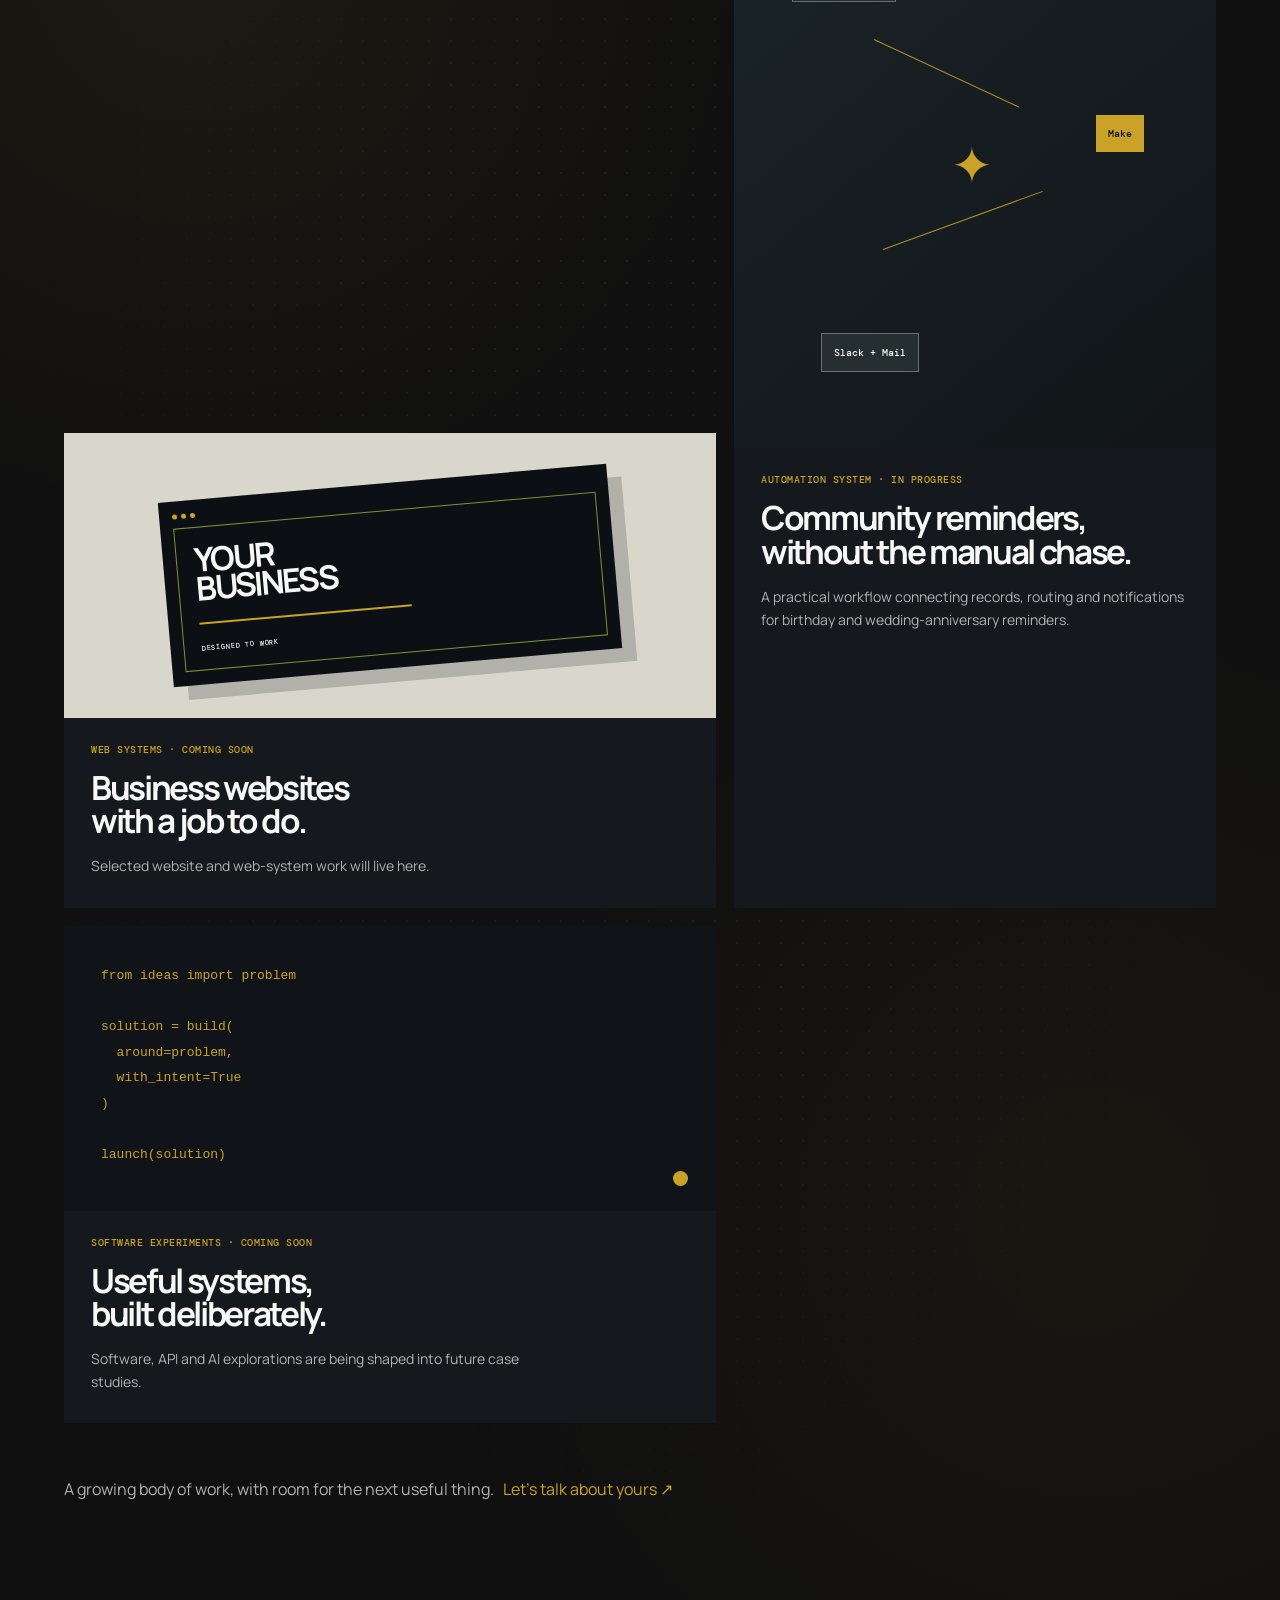
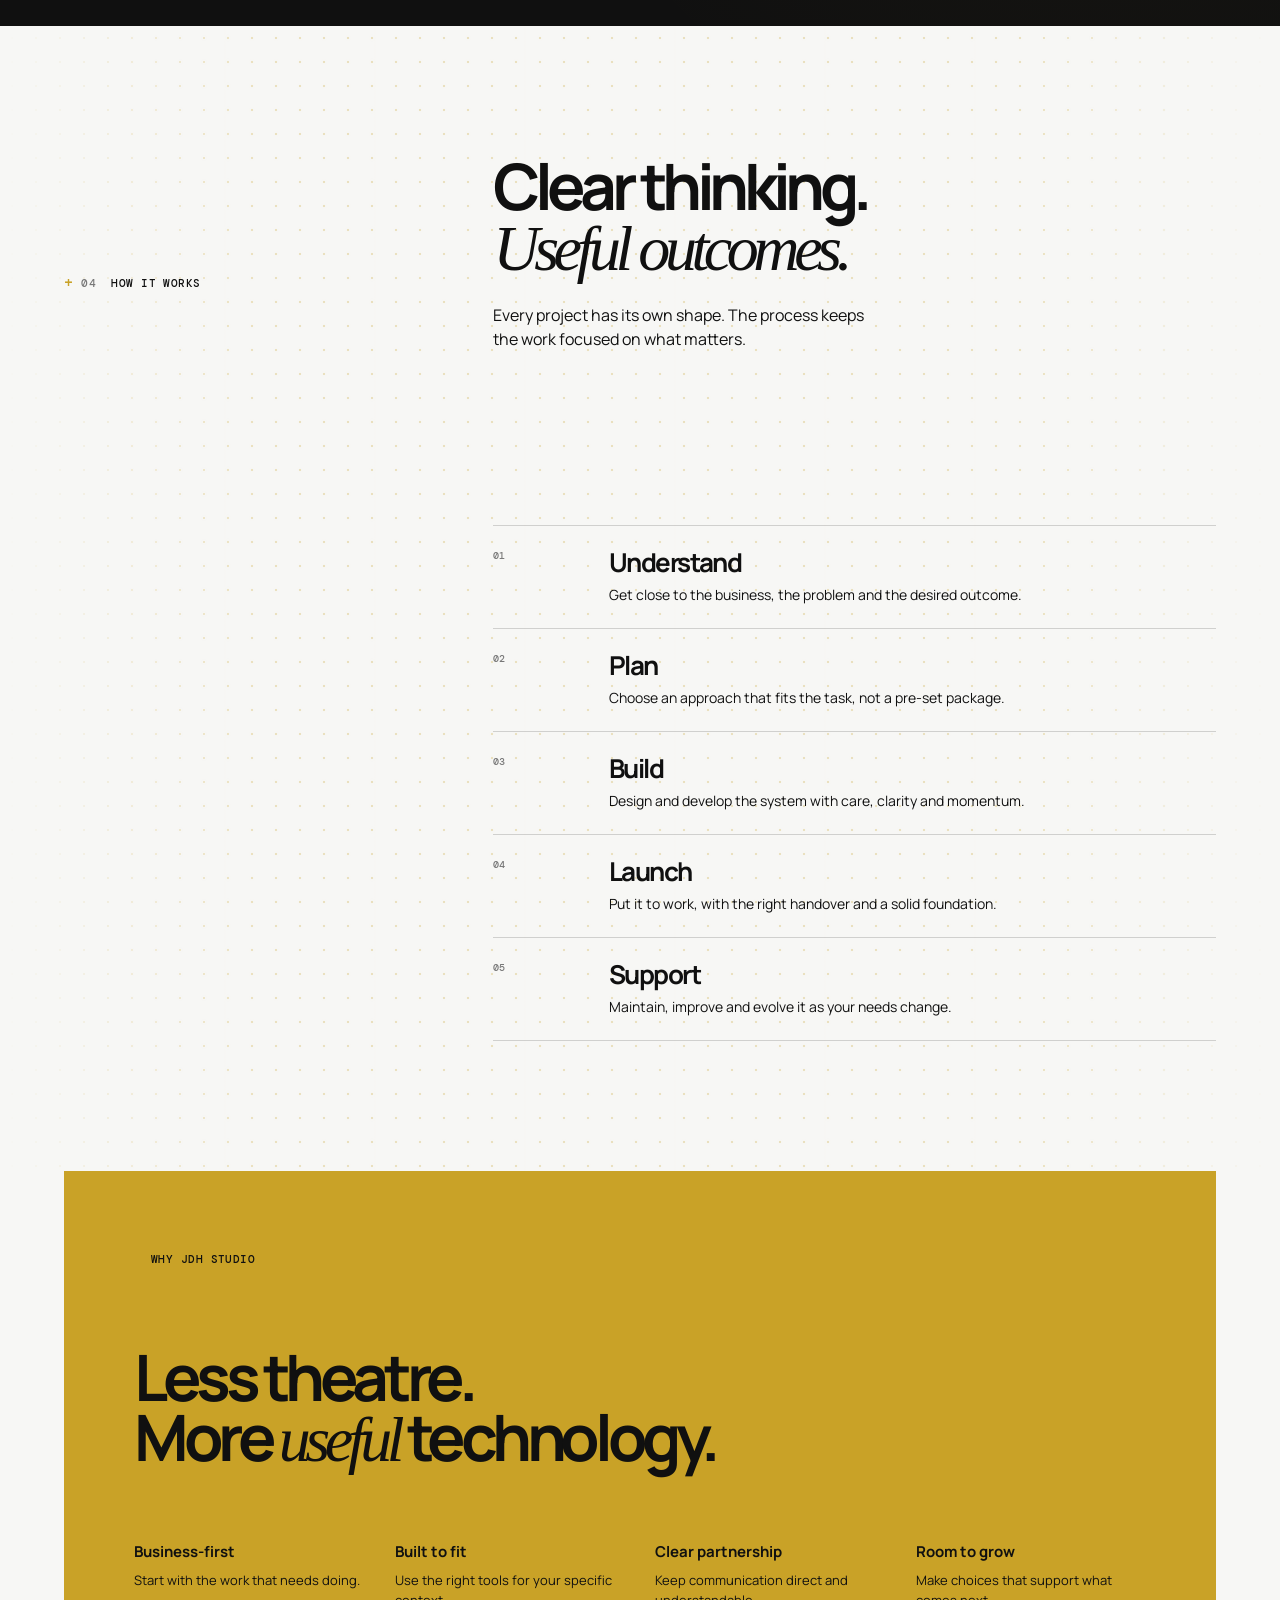
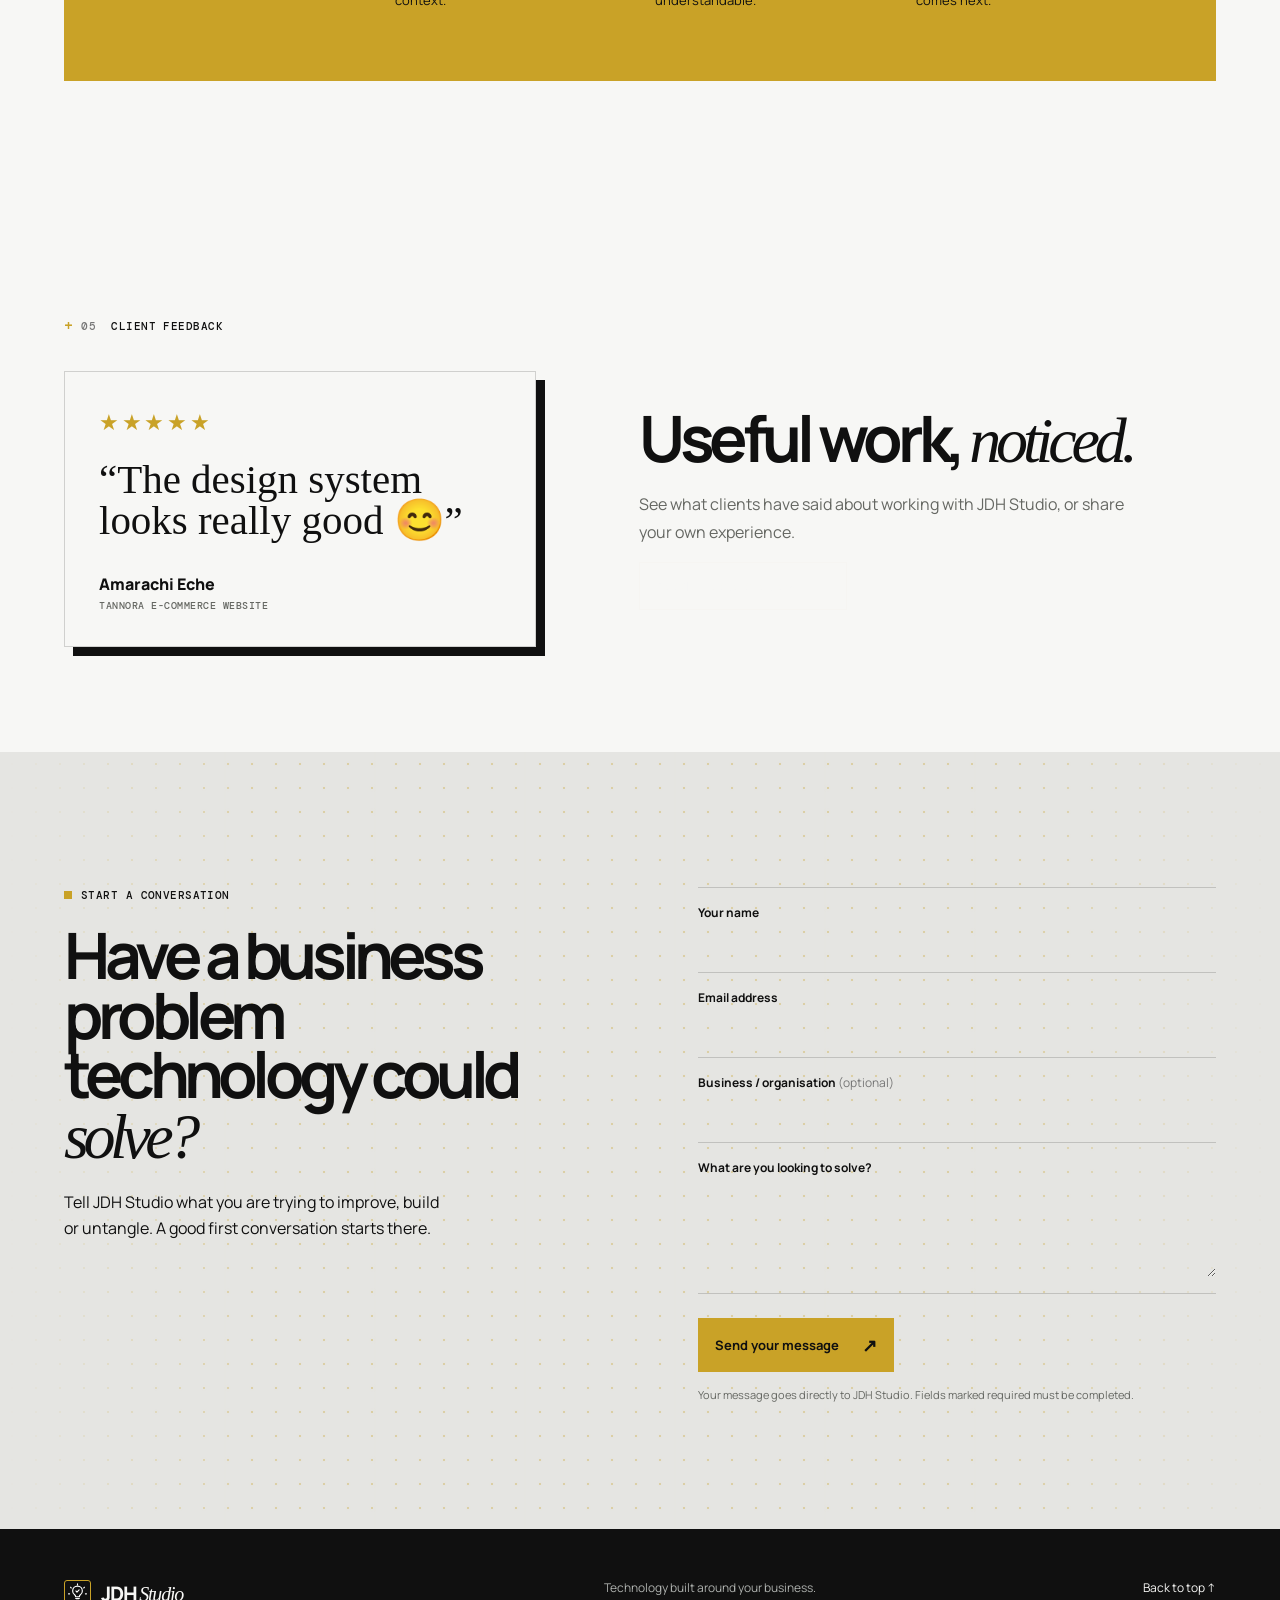
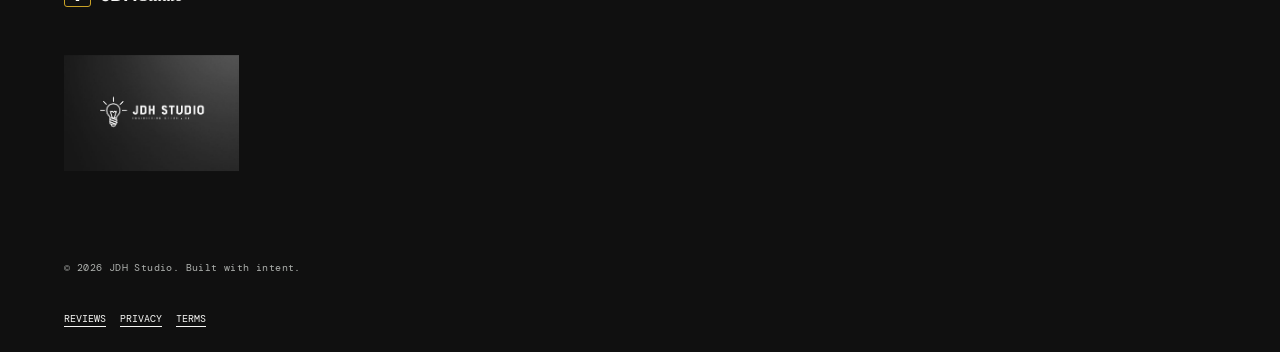
==== commit 6e491a97: "Revert "Rebuild JDH Studio prototype site" This reverts commit 294867c51dda9eb5c4f2d001651078c5db0fa" ====
--- a/index.html
+++ b/index.html
@@ -3,254 +3,472 @@
   <head>
     <meta charset="UTF-8" />
     <meta name="viewport" content="width=device-width, initial-scale=1.0" />
-    <meta name="description" content="JDH Studio builds clear digital tools, websites, and systems for ambitious small businesses." />
+    <meta
+      name="description"
+      content="JDH Studio builds business websites, software, and practical AI automations around the way your business works."
+    />
+    <meta name="theme-color" content="#0a0d11" />
     <meta
       property="og:title"
-      content="JDH Studio — Clear digital work for growing businesses"
+      content="JDH Studio — Technology Built Around Your Business."
     />
     <meta
       property="og:description"
-      content="Websites, systems, and automation designed to make good businesses easier to choose."
+      content="Websites, software, and intelligent automations designed around real business needs."
     />
     <meta property="og:type" content="website" />
-    <title>JDH Studio — Digital work with a clear point of view</title>
+    <meta property="og:url" content="https://jdhstudio.co/" />
+    <meta property="og:site_name" content="JDH Studio" />
+    <meta
+      property="og:image"
+      content="https://jdhstudio.co/assets/jdh-studio-mark.jpg"
+    />
+    <meta name="twitter:card" content="summary_large_image" />
+    <meta
+      name="twitter:title"
+      content="JDH Studio — Technology Built Around Your Business."
+    />
+    <meta
+      name="twitter:description"
+      content="Websites, software, and intelligent automations designed around real business needs."
+    />
+    <meta
+      name="twitter:image"
+      content="https://jdhstudio.co/assets/jdh-studio-mark.jpg"
+    />
+    <title>JDH Studio — Technology Built Around Your Business.</title>
+    <link rel="canonical" href="https://jdhstudio.co/" />
+    <link rel="icon" href="favicon.svg" type="image/svg+xml" />
     <link rel="preconnect" href="https://fonts.googleapis.com" />
     <link rel="preconnect" href="https://fonts.gstatic.com" crossorigin />
     <link
-      href="https://fonts.googleapis.com/css2?family=IBM+Plex+Mono:wght@400;500;600&family=Space+Grotesk:wght@400;500;600;700&display=swap"
+      href="https://fonts.googleapis.com/css2?family=DM+Mono:wght@400;500&family=Manrope:wght@400;500;600;700;800&display=swap"
       rel="stylesheet"
     />
-    <link rel="icon" href="favicon.svg" type="image/svg+xml" />
     <link rel="stylesheet" href="styles.css" />
+    <script type="application/ld+json">
+      {
+        "@context": "https://schema.org",
+        "@type": "ProfessionalService",
+        "name": "JDH Studio",
+        "url": "https://jdhstudio.co/",
+        "logo": "https://jdhstudio.co/favicon.svg",
+        "image": "https://jdhstudio.co/assets/jdh-studio-mark.jpg",
+        "description": "JDH Studio builds business websites, software, and practical AI automations around the way each business works.",
+        "email": "jdhstudio.co@gmail.com",
+        "sameAs": ["https://instagram.com/jdhstudio.co"],
+        "areaServed": "NG"
+      }
+    </script>
   </head>
-  <body>
+  <body class="home-page">
     <a class="skip-link" href="#main">Skip to content</a>
     <header class="site-header">
-      <a class="brand" href="index.html" aria-label="JDH Studio home"><span class="brand-mark">J</span><span>JDH<span>Studio</span></span></a>
-      <nav class="site-nav" aria-label="Primary navigation">
-        <a class="active" href="index.html">Home</a><a href="work.html">Work</a><a href="about.html">About</a><a href="contact.html">Contact</a>
+      <a class="brand" href="index.html" aria-label="JDH Studio home"
+        ><span class="brand-mark">J</span><span>JDH <em>Studio</em></span></a
+      ><button
+        class="menu-toggle"
+        type="button"
+        aria-expanded="false"
+        aria-controls="site-nav"
+      >
+        <span></span><span></span><span></span
+        ><span class="sr-only">Open menu</span>
+      </button>
+      <nav id="site-nav" class="site-nav" aria-label="Primary navigation">
+        <a href="studio.html">Studio</a><a href="services.html">Services</a
+        ><a href="work.html">Work</a><a href="contact.html">Contact</a
+        ><a
+          class="nav-cta"
+          href="https://wa.me/2348158535742?text=Hi%20JDH%20Studio%2C%20I%27d%20like%20to%20talk%20about%20a%20project."
+          target="_blank"
+          rel="noopener"
+          >WhatsApp us <span aria-hidden="true">↗</span></a
+        >
       </nav>
-      <a class="header-cta" href="contact.html">Start a project <span>↗</span></a>
     </header>
     <main id="main">
-      <section class="hero section-wrap" id="top">
-        <div class="hero-grid">
-          <div class="hero-glow"></div>
-          <div class="hero-line line-one"></div>
-          <div class="hero-line line-two"></div>
-          <div class="hero-orb orb-one"></div>
-          <div class="hero-orb orb-two"></div>
-        </div>
+      <section id="top" class="hero section-shell">
+        <div class="hero-grid"></div>
         <div class="hero-copy reveal">
-          <p class="eyebrow"><span></span> Independent digital studio / Lagos + everywhere</p>
-          <h1>Clear work for<br /><i>growing ideas.</i></h1>
+          <p class="eyebrow"><span></span> Independent technology studio</p>
+          <h1>Technology built<br />around <i>your</i> business.</h1>
+          <p class="hero-text">
+            JDH Studio builds websites, software and intelligent automations
+            shaped around the way your business actually works.
+          </p>
+          <div class="hero-actions">
+            <a class="button button-primary" href="contact.html"
+              >Start a project <span>↗</span></a
+            ><a class="button button-secondary" href="services.html"
+              >Explore services <span>→</span></a
+            >
+          </div>
+        </div>
+        <div class="hero-art reveal" aria-hidden="true">
+          <div class="orbit orbit-a"></div>
+          <div class="orbit orbit-b"></div>
+          <div class="orbit orbit-c"></div>
+          <div class="core"><span>JDH</span><small>STUDIO</small></div>
+          <div class="signal signal-one"><b></b><span>UNDERSTAND</span></div>
+          <div class="signal signal-two"><b></b><span>BUILD</span></div>
+          <div class="signal signal-three"><b></b><span>EVOLVE</span></div>
+        </div>
+        <div class="hero-footer">
+          <p>Web · Software · Automation</p>
+          <a href="studio.html">Meet the studio <span>→</span></a>
+        </div>
+      </section>
+      <section id="about" class="intro section-shell">
+        <div class="section-label reveal">
+          <span>01</span>
+          <p>What we believe</p>
+        </div>
+        <div class="intro-content reveal">
+          <p class="display-copy">
+            A business shouldn’t have to bend itself around its tools.
+            <strong>Its technology should fit the work.</strong>
+          </p>
+          <p class="body-copy">
+            JDH Studio is a founder-led technology studio for people with a
+            clear need, a messy process, or an idea that needs building. We
+            start with the real problem, then shape the right digital solution
+            around it.
+          </p>
+        </div>
+      </section>
+      <section id="services" class="services section-shell">
+        <div class="section-top reveal">
+          <div class="section-label">
+            <span>02</span>
+            <p>What we build</p>
+          </div>
+          <h2>Practical technology,<br /><i>thoughtfully applied.</i></h2>
+        </div>
+        <div class="service-list">
+          <article class="service-card reveal">
+            <div class="service-number">01</div>
+            <div>
+              <h3>Web Design &amp;<br />Development</h3>
+              <p>
+                Purposeful, responsive websites that make it easier for people
+                to understand, trust and choose your business.
+              </p>
+            </div>
+            <a href="#contact" aria-label="Discuss web design and development"
+              >↗</a
+            >
+          </article>
+          <article class="service-card reveal">
+            <div class="service-number">02</div>
+            <div>
+              <h3>Website<br />Maintenance</h3>
+              <p>
+                Reliable ongoing help with updates, fixes, performance, content
+                and the practical details that keep a site useful.
+              </p>
+            </div>
+            <a href="#contact" aria-label="Discuss website maintenance">↗</a>
+          </article>
+          <article class="service-card reveal">
+            <div class="service-number">03</div>
+            <div>
+              <h3>AI<br />Automation</h3>
+              <p>
+                Automated workflows that remove repetitive work, connect your
+                tools and keep important tasks moving.
+              </p>
+            </div>
+            <a href="#contact" aria-label="Discuss AI automation">↗</a>
+          </article>
+          <article class="service-card reveal">
+            <div class="service-number">04</div>
+            <div>
+              <h3>Software &amp;<br />Backend Solutions</h3>
+              <p>
+                Custom applications, APIs and integrations for the logic behind
+                a better business process.
+              </p>
+            </div>
+            <a href="#contact" aria-label="Discuss backend solutions">↗</a>
+          </article>
+          <article class="service-card reveal">
+            <div class="service-number">05</div>
+            <div>
+              <h3>AI-Powered<br />Systems</h3>
+              <p>
+                Grounded AI tools and agent workflows designed to help useful
+                work happen with more clarity and less friction.
+              </p>
+            </div>
+            <a href="#contact" aria-label="Discuss AI-powered systems">↗</a>
+          </article>
+        </div>
+      </section>
+      <section id="work" class="work section-shell">
+        <div class="section-top reveal">
+          <div class="section-label">
+            <span>03</span>
+            <p>Selected directions</p>
+          </div>
+          <h2>Work that begins<br />with a <i>real need.</i></h2>
+        </div>
+        <div class="project-grid">
+          <article class="project tannora-project reveal">
+            <a
+              class="project-visual tannora-visual"
+              href="https://tannora.shop"
+              target="_blank"
+              rel="noopener"
+              aria-label="Visit Tannora shop"
+            >
+              <img
+                src="assets/tannora-preview.jpg"
+                alt="Tannora leather essentials shop preview"
+                loading="lazy"
+                width="612"
+                height="408"
+              />
+            </a>
+            <div class="project-info">
+              <p class="project-type">
+                E-commerce website · Built by JDH Studio
+              </p>
+              <h3>Tannora.<br />Crafted for timeless elegance.</h3>
+              <p>
+                A premium online storefront for made-to-order leather shoes,
+                slippers, sandals, bags and belts in Nigeria.
+              </p>
+              <a
+                class="project-link"
+                href="https://tannora.shop"
+                target="_blank"
+                rel="noopener"
+                >Visit tannora.shop ↗</a
+              >
+            </div>
+          </article>
+          <article class="project project-feature reveal">
+            <div class="project-visual automation-visual">
+              <div class="flow-card flow-a">Google Sheets</div>
+              <div class="flow-line line-a"></div>
+              <div class="flow-card flow-b">Make</div>
+              <div class="flow-line line-b"></div>
+              <div class="flow-card flow-c">Slack + Mail</div>
+              <div class="flow-node">✦</div>
+            </div>
+            <div class="project-info">
+              <p class="project-type">Automation system · In progress</p>
+              <h3>Community reminders,<br />without the manual chase.</h3>
+              <p>
+                A practical workflow connecting records, routing and
+                notifications for birthday and wedding-anniversary reminders.
+              </p>
+            </div>
+          </article>
+          <article class="project reveal">
+            <div class="project-visual web-visual">
+              <div class="browser">
+                <div class="browser-top"><i></i><i></i><i></i></div>
+                <div class="browser-screen">
+                  <span>YOUR<br />BUSINESS</span><b></b
+                  ><small>DESIGNED TO WORK</small>
+                </div>
+              </div>
+            </div>
+            <div class="project-info">
+              <p class="project-type">Web systems · Coming soon</p>
+              <h3>Business websites<br />with a job to do.</h3>
+              <p>Selected website and web-system work will live here.</p>
+            </div>
+          </article>
+          <article class="project reveal">
+            <div class="project-visual code-visual">
+              <pre><code>from ideas import problem
+
+solution = build(
+  around=problem,
+  with_intent=True
+)
+
+launch(solution)</code></pre>
+              <span class="code-dot"></span>
+            </div>
+            <div class="project-info">
+              <p class="project-type">Software experiments · Coming soon</p>
+              <h3>Useful systems,<br />built deliberately.</h3>
+              <p>
+                Software, API and AI explorations are being shaped into future
+                case studies.
+              </p>
+            </div>
+          </article>
+        </div>
+        <p class="work-note reveal">
+          A growing body of work, with room for the next useful thing.
+          <a href="#contact">Let’s talk about yours <span>↗</span></a>
+        </p>
+      </section>
+      <section id="process" class="process section-shell">
+        <div class="section-label reveal">
+          <span>04</span>
+          <p>How it works</p>
+        </div>
+        <div class="process-heading reveal">
+          <h2>Clear thinking.<br /><i>Useful outcomes.</i></h2>
           <p>
-            JDH Studio makes websites, systems, and useful digital experiences that help good businesses move with confidence.
-          </p>
-          <div class="hero-actions"><a class="button button-accent" href="work.html">See selected work <span>↗</span></a><a class="text-link light" href="#assistant">Find your next step <span>↓</span></a></div>
-        </div>
-        <div class="hero-status">
-          <span class="status-dot"></span> Currently taking on select projects <span class="status-line"></span> 2026
-        </div>
-      </section>
-      <section class="assistant section-wrap" id="assistant">
-        <div class="assistant-intro reveal">
-          <p class="eyebrow">01 / Start here</p>
-          <h2>Not sure what<br />you need? <i>Good.</i></h2>
+            Every project has its own shape. The process keeps the work focused
+            on what matters.
+          </p>
+        </div>
+        <ol class="process-list">
+          <li class="reveal">
+            <span>01</span>
+            <div>
+              <h3>Understand</h3>
+              <p>
+                Get close to the business, the problem and the desired outcome.
+              </p>
+            </div>
+          </li>
+          <li class="reveal">
+            <span>02</span>
+            <div>
+              <h3>Plan</h3>
+              <p>
+                Choose an approach that fits the task, not a pre-set package.
+              </p>
+            </div>
+          </li>
+          <li class="reveal">
+            <span>03</span>
+            <div>
+              <h3>Build</h3>
+              <p>
+                Design and develop the system with care, clarity and momentum.
+              </p>
+            </div>
+          </li>
+          <li class="reveal">
+            <span>04</span>
+            <div>
+              <h3>Launch</h3>
+              <p>
+                Put it to work, with the right handover and a solid foundation.
+              </p>
+            </div>
+          </li>
+          <li class="reveal">
+            <span>05</span>
+            <div>
+              <h3>Support</h3>
+              <p>Maintain, improve and evolve it as your needs change.</p>
+            </div>
+          </li>
+        </ol>
+      </section>
+      <section class="principles section-shell">
+        <div class="principles-panel reveal">
+          <p class="eyebrow"><span></span> Why JDH Studio</p>
+          <h2>Less theatre.<br />More <i>useful</i> technology.</h2>
+          <div class="principle-grid">
+            <p><b>Business-first</b>Start with the work that needs doing.</p>
+            <p>
+              <b>Built to fit</b>Use the right tools for your specific context.
+            </p>
+            <p>
+              <b>Clear partnership</b>Keep communication direct and
+              understandable.
+            </p>
+            <p><b>Room to grow</b>Make choices that support what comes next.</p>
+          </div>
+        </div>
+      </section>
+      <section class="reviews-preview section-shell">
+        <div class="section-label reveal">
+          <span>05</span>
+          <p>Client feedback</p>
+        </div>
+        <div class="review-preview-grid">
+          <article class="review-card reveal">
+            <p class="review-stars" aria-label="5 out of 5 stars">★★★★★</p>
+            <blockquote>“The design system looks really good 😊”</blockquote>
+            <p class="review-author">Amarachi Eche</p>
+            <p class="review-context">Tannora e-commerce website</p>
+          </article>
+          <div class="review-preview-copy reveal">
+            <h2>Useful work, <i>noticed.</i></h2>
+            <p>
+              See what clients have said about working with JDH Studio, or share
+              your own experience.
+            </p>
+            <a class="button button-secondary" href="reviews.html"
+              >Read or leave a review <span>↗</span></a
+            >
+          </div>
+        </div>
+      </section>
+      <section id="contact" class="contact section-shell">
+        <div class="contact-intro reveal">
+          <p class="eyebrow"><span></span> Start a conversation</p>
+          <h2>Have a business problem technology could <i>solve?</i></h2>
           <p>
-            Answer three quick prompts. This little tool will point you toward a useful first conversation, without forcing you into a package.
-          </p>
-        </div>
-        <div class="assistant-card reveal">
-          <div class="progress-row">
-            <span id="step-label">Question 01 / 03</span
-            ><span id="progress-value">33%</span>
-          </div>
-          <div class="progress-track"><span id="progress-bar"></span></div>
-          <form id="lead-form">
-            <fieldset class="question active" data-step="0">
-              <legend>What would you like to improve?</legend>
-              <p class="question-note">Choose the closest starting point.</p>
-              <div class="choice-grid">
-                <label class="choice"
-                  ><input
-                    type="radio"
-                    name="need"
-                    value="website"
-                    required
-                  /><span
-                    ><b>01</b><strong>A website</strong
-                    ><small
-                      >Make the business easier to understand and trust.</small
-                    ></span
-                  ></label
-                ><label class="choice"
-                  ><input type="radio" name="need" value="automation" /><span
-                    ><b>02</b><strong>A repetitive process</strong
-                    ><small
-                      >Remove manual work and connect the right tools.</small
-                    ></span
-                  ></label
-                ><label class="choice"
-                  ><input type="radio" name="need" value="software" /><span
-                    ><b>03</b><strong>A custom system</strong
-                    ><small
-                      >Build the application logic behind better work.</small
-                    ></span
-                  ></label
-                ><label class="choice"
-                  ><input type="radio" name="need" value="unsure" /><span
-                    ><b>04</b><strong>I am not sure yet</strong
-                    ><small
-                      >Start with the problem and work it out together.</small
-                    ></span
-                  ></label
-                >
-              </div>
-            </fieldset>
-            <fieldset class="question" data-step="1">
-              <legend>Where are you in the process?</legend>
-              <p class="question-note">This helps set the right pace.</p>
-              <div class="choice-stack">
-                <label class="choice"
-                  ><input
-                    type="radio"
-                    name="stage"
-                    value="idea"
-                    required
-                  /><span
-                    ><b>01</b><strong>Just exploring</strong
-                    ><small>I want to understand what is possible.</small></span
-                  ></label
-                ><label class="choice"
-                  ><input type="radio" name="stage" value="ready" /><span
-                    ><b>02</b><strong>Ready to plan</strong
-                    ><small
-                      >I know the need and want to shape the work.</small
-                    ></span
-                  ></label
-                ><label class="choice"
-                  ><input type="radio" name="stage" value="improve" /><span
-                    ><b>03</b><strong>Improving something existing</strong
-                    ><small
-                      >There is already a system, site, or process to
-                      fix.</small
-                    ></span
-                  ></label
-                >
-              </div>
-            </fieldset>
-            <fieldset class="question" data-step="2">
-              <legend>What should happen next?</legend>
-              <p class="question-note">There is no wrong answer.</p>
-              <div class="choice-stack">
-                <label class="choice"
-                  ><input
-                    type="radio"
-                    name="next"
-                    value="whatsapp"
-                    required
-                  /><span
-                    ><b>01</b><strong>Talk on WhatsApp</strong
-                    ><small
-                      >Send a short summary and start the conversation.</small
-                    ></span
-                  ></label
-                ><label class="choice"
-                  ><input type="radio" name="next" value="form" /><span
-                    ><b>02</b><strong>Share more detail</strong
-                    ><small>Continue to a fuller project enquiry.</small></span
-                  ></label
-                >
-              </div>
-            </fieldset>
-            <div class="form-actions">
-              <button
-                class="button button-quiet"
-                id="back-button"
-                type="button"
-                hidden
-              >
-                ← Back</button
-              ><button
-                class="button button-dark"
-                id="next-button"
-                type="button"
-              >
-                Continue <span>→</span>
-              </button>
-            </div>
-          </form>
-          <div class="result" id="result" hidden>
-            <p class="eyebrow"><span></span> Your suggested starting point</p>
-            <h3 id="result-title"></h3>
-            <p id="result-copy"></p>
-            <div class="result-summary" id="result-summary"></div>
-            <div class="result-actions">
-              <a class="button button-accent" id="result-action" href="#"
-                >Send the summary <span>↗</span></a
-              ><button
-                class="button button-quiet"
-                id="restart-button"
-                type="button"
-              >
-                Start again ↻
-              </button>
-            </div>
-          </div>
-        </div>
-      </section>
-      <section class="proof section-wrap">
-        <div class="proof-label">
-          <span>02</span>
-          <p>How we think</p>
-        </div>
-        <div class="proof-grid">
-          <article class="proof-item reveal">
-            <span>01</span>
-            <h3>Make it obvious</h3>
-            <p>
-              The best digital work removes the distance between “interested” and “I get it.”
-            </p>
-          </article>
-          <article class="proof-item reveal">
-            <span>02</span>
-            <h3>Build for reality</h3>
-            <p>
-              We design around the actual messy workflow, not a polished imaginary one.
-            </p>
-          </article>
-          <article class="proof-item reveal">
-            <span>03</span>
-            <h3>Leave room to grow</h3>
-            <p>
-              A strong foundation should make the next version easier, not make you start over.
-            </p>
-          </article>
-        </div>
-      </section>
-      <section class="closing section-wrap">
-        <div class="closing-copy reveal">
-          <p class="eyebrow"><span></span> Have a good problem</p>
-          <h2>Let’s make the<br /><i>next move.</i></h2>
-          <p>
-            Tell us what is changing, what is stuck, or what you wish worked better. We will take it from there.
-          </p>
-          <a
-            class="button button-dark"
-            href="contact.html"
-            >Start a conversation <span>↗</span></a
-          >
-        </div>
-        <div class="closing-mark">
-          <span>JDH</span><small>MAKE<br />IT CLEAR</small>
-        </div>
+            Tell JDH Studio what you are trying to improve, build or untangle. A
+            good first conversation starts there.
+          </p>
+        </div>
+        <form
+          class="contact-form reveal"
+          action="https://formspree.io/f/xvkpdweq"
+          method="POST"
+        >
+          <div class="form-row">
+            <label for="name">Your name</label
+            ><input id="name" name="name" autocomplete="name" required />
+          </div>
+          <div class="form-row">
+            <label for="email">Email address</label
+            ><input
+              id="email"
+              name="email"
+              type="email"
+              autocomplete="email"
+              required
+            />
+          </div>
+          <div class="form-row">
+            <label for="business"
+              >Business / organisation <span>(optional)</span></label
+            ><input id="business" name="business" autocomplete="organization" />
+          </div>
+          <div class="form-row">
+            <label for="message">What are you looking to solve?</label
+            ><textarea id="message" name="message" rows="4" required></textarea>
+          </div>
+          <button class="button button-primary" type="submit">
+            Send your message <span>↗</span>
+          </button>
+          <p class="form-note">
+            Your message goes directly to JDH Studio. Fields marked required
+            must be completed.
+          </p>
+        </form>
       </section>
     </main>
-    <footer class="footer section-wrap">
-      <a class="brand" href="index.html"><span class="brand-mark">J</span><span>JDH<span>Studio</span></span></a>
-      <p>Digital work with a clear point of view.</p>
-      <small>© 2026 JDH Studio / Lagos, Nigeria</small>
+    <footer class="footer section-shell">
+      <a class="brand" href="#top"
+        ><span class="brand-mark">J</span><span>JDH <em>Studio</em></span></a
+      >
+      <p>Technology built around your business.</p>
+      <a class="back-top" href="#top">Back to top ↑</a
+      ><img
+        class="footer-mark"
+        src="assets/jdh-studio-mark.jpg"
+        alt="JDH Studio — Engineering Creativity"
+        width="768"
+        height="512"
+        loading="lazy"
+      /><small>© <span data-year></span> JDH Studio. Built with intent.</small>
     </footer>
     <script src="script.js"></script>
   </body>
--- a/styles.css
+++ b/styles.css
@@ -1,12 +1,13 @@
 :root {
-  --ink: #101820;
-  --paper: #f4f8f7;
-  --muted: #708089;
-  --line: #10182020;
-  --acid: #d4ff55;
-  --cyan: #83e6e0;
-  --sans: "Space Grotesk", Arial, sans-serif;
-  --mono: "IBM Plex Mono", monospace;
+  --ink: #101010;
+  --paper: #f7f7f5;
+  --soft: #e5e5e2;
+  --line: #1010102b;
+  --accent: #c9a227;
+  --gold-light: #e6ca67;
+  --serif: Georgia, serif;
+  --sans: Manrope, Arial, sans-serif;
+  --mono: "DM Mono", monospace;
 }
 * {
   box-sizing: border-box;
@@ -16,516 +17,1099 @@
 }
 body {
   margin: 0;
-  overflow-x: hidden;
   background: var(--paper);
   color: var(--ink);
   font: 16px/1.5 var(--sans);
 }
-a {
-  color: inherit;
+.section-shell {
+  padding-inline: max(5vw, 24px);
 }
 .skip-link {
   position: fixed;
   z-index: 20;
   top: -100px;
-  left: 18px;
-  background: var(--acid);
+  left: 16px;
+  background: var(--accent);
   color: var(--ink);
   padding: 10px 14px;
 }
 .skip-link:focus {
   top: 12px;
 }
-.section-wrap {
-  padding-inline: max(6vw, 24px);
-}
 .site-header {
-  height: 84px;
-  padding: 0 max(6vw, 24px);
+  height: 86px;
   display: flex;
+  align-items: center;
   justify-content: space-between;
-  align-items: center;
+  padding: 0 max(5vw, 24px);
+  position: absolute;
+  z-index: 5;
+  width: 100%;
+  color: var(--paper);
 }
 .brand {
   display: inline-flex;
   align-items: center;
   gap: 10px;
-  text-decoration: none;
-  font-weight: 700;
+  font-weight: 800;
   letter-spacing: -0.06em;
   font-size: 20px;
-}
-.brand > span:last-child > span {
+  color: inherit;
+  text-decoration: none;
+}
+.brand em {
+  font-family: var(--serif);
   font-weight: 400;
 }
 .brand-mark {
   display: grid;
   place-items: center;
-  width: 32px;
-  height: 32px;
-  background: var(--ink);
-  color: var(--acid);
-  font: 600 10px var(--mono);
-  letter-spacing: -0.06em;
-}
-.header-note {
-  margin: 0;
-  color: var(--muted);
-  font: 500 10px var(--mono);
-  text-transform: uppercase;
-}
-.header-note span {
+  width: 27px;
+  height: 27px;
+  background: var(--accent);
   color: var(--ink);
-  margin-left: 8px;
+  font: 500 15px var(--mono);
+}
+.site-nav {
+  display: flex;
+  align-items: center;
+  gap: 32px;
+}
+.site-nav a {
+  color: inherit;
+  text-decoration: none;
+  font-size: 13px;
+  font-weight: 700;
+}
+.site-nav a:not(.nav-cta):hover {
+  text-decoration: underline;
+  text-underline-offset: 5px;
+}
+.nav-cta {
+  border: 1px solid #f4f2ed80;
+  padding: 10px 14px;
+}
+.menu-toggle {
+  display: none;
 }
 .hero {
-  position: relative;
-  min-height: 650px;
-  display: grid;
-  align-content: center;
-  padding-top: 72px;
-  overflow: hidden;
+  min-height: 750px;
   background: var(--ink);
   color: var(--paper);
+  position: relative;
+  overflow: hidden;
+  padding-top: 180px;
+  padding-bottom: 78px;
+  display: flex;
+  flex-direction: column;
+  justify-content: center;
+}
+.hero-grid {
+  position: absolute;
+  inset: 0;
+  background-image:
+    linear-gradient(#f4f2ed0e 1px, transparent 1px),
+    linear-gradient(90deg, #f4f2ed0e 1px, transparent 1px);
+  background-size: 57px 57px;
+  mask-image: linear-gradient(90deg, #000 10%, transparent 77%);
 }
 .hero-copy {
   position: relative;
+  max-width: 820px;
   z-index: 1;
-  max-width: 760px;
+}
+.eyebrow,
+.section-label {
+  font: 500 11px var(--mono);
+  letter-spacing: 0.04em;
+  text-transform: uppercase;
 }
 .eyebrow {
   display: flex;
+  gap: 9px;
   align-items: center;
-  gap: 9px;
-  margin: 0 0 18px;
-  color: var(--muted);
-  font: 500 10px var(--mono);
-  letter-spacing: 0.08em;
-  text-transform: uppercase;
-}
-.hero .eyebrow {
-  color: #b8c6c8;
 }
 .eyebrow span {
   width: 8px;
   height: 8px;
+  background: var(--accent);
   display: inline-block;
-  background: var(--acid);
-}
-h1,
-h2,
-h3 {
-  margin: 0;
-  letter-spacing: -0.08em;
-  line-height: 0.95;
-}
-h1 {
-  font-size: clamp(4.1rem, 9vw, 9rem);
-  font-weight: 600;
-}
-h1 i,
+}
+.hero h1,
+.section-top h2,
+.process h2,
+.principles h2,
+.contact h2 {
+  font-size: clamp(3.2rem, 7vw, 7rem);
+  line-height: 0.93;
+  letter-spacing: -0.085em;
+  margin: 22px 0 28px;
+  font-weight: 700;
+}
+.hero h1 i,
 h2 i {
+  font-family: var(--serif);
   font-weight: 400;
-  color: var(--cyan);
-}
-.hero-copy > p:not(.eyebrow) {
-  max-width: 475px;
-  margin: 28px 0 34px;
-  color: #c2d0d2;
+}
+.hero-text {
+  max-width: 535px;
   font-size: 18px;
-  line-height: 1.7;
+  line-height: 1.65;
+  color: #c8c9c6;
+  margin: 0;
+}
+.hero-actions {
+  display: flex;
+  gap: 12px;
+  margin-top: 38px;
 }
 .button {
   display: inline-flex;
+  gap: 23px;
   align-items: center;
   justify-content: space-between;
-  gap: 30px;
+  font: 700 13px var(--sans);
+  text-decoration: none;
+  border: 1px solid transparent;
   padding: 14px 16px;
-  border: 1px solid transparent;
-  text-decoration: none;
-  font: 600 11px var(--mono);
-  text-transform: uppercase;
   cursor: pointer;
   transition:
     transform 0.2s,
     background 0.2s;
 }
 .button:hover {
-  transform: translateY(-3px);
-}
-.button-accent {
-  background: var(--acid);
+  transform: translateY(-2px);
+}
+.button-primary {
+  background: var(--accent);
   color: var(--ink);
 }
-.button-dark {
+.button-primary span {
+  font-size: 18px;
+}
+.button-secondary {
+  border-color: #f4f2ed73;
+  color: var(--paper);
+}
+.hero-art {
+  position: absolute;
+  right: 6vw;
+  top: 50%;
+  width: 390px;
+  height: 390px;
+  transform: translateY(-45%);
+  opacity: 0.95;
+}
+.orbit {
+  position: absolute;
+  border: 1px solid #d8ff5459;
+  border-radius: 50%;
+  left: 50%;
+  top: 50%;
+  transform: translate(-50%, -50%);
+}
+.orbit-a {
+  width: 370px;
+  height: 150px;
+  transform: translate(-50%, -50%) rotate(31deg);
+}
+.orbit-b {
+  width: 370px;
+  height: 150px;
+  transform: translate(-50%, -50%) rotate(-31deg);
+}
+.orbit-c {
+  width: 260px;
+  height: 260px;
+  border-color: #f4f2ed38;
+}
+.core {
+  position: absolute;
+  inset: 0;
+  margin: auto;
+  width: 112px;
+  height: 112px;
+  border-radius: 50%;
+  background: var(--accent);
+  color: var(--ink);
+  display: flex;
+  flex-direction: column;
+  align-items: center;
+  justify-content: center;
+  line-height: 1;
+}
+.core span {
+  font: 500 28px var(--mono);
+}
+.core small {
+  font: 500 8px var(--mono);
+  letter-spacing: 0.16em;
+  margin-top: 7px;
+}
+.signal {
+  position: absolute;
+  font: 500 9px var(--mono);
+  letter-spacing: 0.05em;
+  display: flex;
+  gap: 7px;
+  align-items: center;
+  color: #d4d6cc;
+}
+.signal b {
+  width: 6px;
+  height: 6px;
+  background: var(--accent);
+  border-radius: 100%;
+  box-shadow: 0 0 0 5px #d8ff541f;
+}
+.signal-one {
+  top: 62px;
+  right: 3px;
+}
+.signal-two {
+  bottom: 65px;
+  right: 0;
+}
+.signal-three {
+  bottom: 10px;
+  left: 50px;
+}
+.hero-footer {
+  position: absolute;
+  bottom: 33px;
+  left: max(5vw, 24px);
+  right: max(5vw, 24px);
+  display: flex;
+  justify-content: space-between;
+  font: 500 10px var(--mono);
+  letter-spacing: 0.05em;
+  text-transform: uppercase;
+}
+.hero-footer p {
+  margin: 0;
+  color: #8d908c;
+}
+.hero-footer a {
+  color: var(--paper);
+  text-decoration: none;
+}
+.hero-footer a span {
+  color: var(--accent);
+  padding-left: 8px;
+}
+.intro {
+  padding-top: 155px;
+  padding-bottom: 155px;
+  display: grid;
+  grid-template-columns: 1fr 2.3fr;
+  gap: 9vw;
+}
+.section-label {
+  display: flex;
+  gap: 15px;
+  align-items: center;
+  margin: 0;
+}
+.section-label span {
+  color: #777;
+}
+.section-label p {
+  margin: 0;
+}
+.display-copy {
+  font-size: clamp(2rem, 3.75vw, 4rem);
+  letter-spacing: -0.07em;
+  line-height: 1.08;
+  max-width: 890px;
+  margin: 0;
+}
+.display-copy strong {
+  font-family: var(--serif);
+  font-weight: 400;
+}
+.body-copy {
+  font-size: 17px;
+  max-width: 455px;
+  line-height: 1.7;
+  margin: 34px 0 0;
+}
+.services {
+  background: var(--soft);
+  padding-top: 126px;
+  padding-bottom: 120px;
+}
+.section-top {
+  display: flex;
+  justify-content: space-between;
+  align-items: flex-start;
+  margin-bottom: 70px;
+}
+.section-top h2 {
+  font-size: clamp(2.4rem, 5vw, 5.3rem);
+  margin: 0;
+}
+.service-list {
+  border-top: 1px solid var(--line);
+}
+.service-card {
+  display: grid;
+  grid-template-columns: 16% 1fr 34px;
+  gap: 30px;
+  padding: 28px 0;
+  border-bottom: 1px solid var(--line);
+  align-items: start;
+  transition: padding 0.25s;
+}
+.service-card:hover {
+  padding-inline: 15px;
+}
+.service-number,
+.project-type {
+  font: 500 10px var(--mono);
+  letter-spacing: 0.05em;
+  text-transform: uppercase;
+}
+.service-card h3 {
+  font-size: clamp(1.6rem, 2.7vw, 3rem);
+  line-height: 0.98;
+  letter-spacing: -0.075em;
+  margin: 0;
+}
+.service-card p {
+  max-width: 485px;
+  font-size: 14px;
+  line-height: 1.6;
+  margin: 17px 0 0;
+}
+.service-card a {
+  color: inherit;
+  text-decoration: none;
+  font-size: 27px;
+  line-height: 1;
+}
+.work {
   background: var(--ink);
   color: var(--paper);
-}
-.button-quiet {
-  background: transparent;
-  border-color: var(--line);
+  padding-top: 125px;
+  padding-bottom: 125px;
+}
+.work .section-label span {
+  color: #858782;
+}
+.project-grid {
+  display: grid;
+  grid-template-columns: 1.15fr 0.85fr;
+  gap: 18px;
+}
+.project {
+  background: #15191e;
+}
+.project-feature {
+  grid-row: span 2;
+}
+.project-visual {
+  height: 285px;
+  position: relative;
+  overflow: hidden;
+  background: #1b2128;
+}
+.project-feature .project-visual {
+  height: 585px;
+}
+.project-info {
+  padding: 25px 27px 30px;
+}
+.project-type {
+  color: var(--accent);
+  margin: 0 0 15px;
+}
+.project-info h3 {
+  font-size: clamp(1.6rem, 2.6vw, 2.8rem);
+  line-height: 1;
+  letter-spacing: -0.07em;
+  margin: 0;
+}
+.project-info > p:last-child {
+  max-width: 470px;
+  margin: 17px 0 0;
+  color: #aeb1ae;
+  font-size: 14px;
+  line-height: 1.65;
+}
+.automation-visual {
+  background: linear-gradient(140deg, #1b2529, #111518);
+}
+.flow-card {
+  position: absolute;
+  border: 1px solid #f4f2ed52;
+  background: #252e31;
+  padding: 12px;
+  font: 500 10px var(--mono);
+}
+.flow-a {
+  left: 12%;
+  top: 17%;
+}
+.flow-b {
+  right: 15%;
+  top: 43%;
+  background: var(--accent);
   color: var(--ink);
-}
-.hero-grid {
+  border: 0;
+}
+.flow-c {
+  left: 18%;
+  bottom: 13%;
+}
+.flow-line {
   position: absolute;
-  inset: 0;
-  overflow: hidden;
-  background-image:
-    linear-gradient(#f4f8f714 1px, transparent 1px),
-    linear-gradient(90deg, #f4f8f714 1px, transparent 1px);
-  background-size: 72px 72px;
-  mask-image: linear-gradient(90deg, #000 0%, transparent 80%);
-}
-.hero-glow {
+  height: 1px;
+  background: var(--accent);
+  opacity: 0.85;
+  transform-origin: left;
+}
+.line-a {
+  width: 160px;
+  left: 29%;
+  top: 30%;
+  transform: rotate(25deg);
+}
+.line-b {
+  width: 170px;
+  left: 31%;
+  top: 66%;
+  transform: rotate(-20deg);
+}
+.flow-node {
   position: absolute;
-  width: 480px;
-  height: 480px;
-  right: 8%;
-  top: 10%;
-  border: 1px solid #83e6e044;
+  top: 45%;
+  left: 45%;
+  font-size: 50px;
+  color: var(--accent);
+}
+.web-visual {
+  display: grid;
+  place-items: center;
+  background: #d9d6cc;
+}
+.browser {
+  width: 69%;
+  height: 65%;
+  background: #0c1014;
+  padding: 13px;
+  box-shadow: 14px 14px 0 #0a0d1130;
+  transform: rotate(-5deg);
+}
+.browser-top {
+  display: flex;
+  gap: 4px;
+}
+.browser-top i {
+  width: 5px;
+  height: 5px;
   border-radius: 50%;
-  box-shadow: 0 0 80px #83e6e014;
-}
-.hero-line {
+  background: var(--accent);
+}
+.browser-screen {
+  height: calc(100% - 15px);
+  border: 1px solid #d8ff548c;
+  margin-top: 9px;
+  padding: 17px;
+  color: var(--paper);
+  display: flex;
+  flex-direction: column;
+  justify-content: space-between;
+}
+.browser-screen span {
+  font: 700 clamp(18px, 2.8vw, 33px)/0.88 var(--sans);
+  letter-spacing: -0.08em;
+}
+.browser-screen b {
+  width: 55%;
+  height: 2px;
+  background: var(--accent);
+}
+.browser-screen small {
+  font: 500 7px var(--mono);
+  letter-spacing: 0.12em;
+}
+.code-visual {
+  background: #101419;
+  padding: 37px;
+}
+.code-visual pre {
+  margin: 0;
+  color: #b9c4ba;
+  font: 13px/1.9 var(--mono);
+}
+.code-visual code {
+  color: #d8ff54;
+}
+.code-dot {
   position: absolute;
-  width: 100%;
-  height: 1px;
-  background: #83e6e033;
-  transform: rotate(-27deg);
-}
-.line-one {
-  top: 38%;
-  left: 38%;
-}
-.line-two {
-  top: 71%;
-  left: 53%;
-  transform: rotate(31deg);
-}
-.hero-orb {
-  position: absolute;
+  width: 15px;
+  height: 15px;
   border-radius: 50%;
-  background: var(--cyan);
-  box-shadow:
-    0 0 0 8px #83e6e01f,
-    0 0 40px #83e6e099;
-}
-.orb-one {
-  width: 11px;
-  height: 11px;
-  right: 31%;
-  top: 31%;
-}
-.orb-two {
-  width: 7px;
-  height: 7px;
-  right: 18%;
-  top: 67%;
-  background: var(--acid);
-}
-.hero-status {
-  position: absolute;
+  background: var(--accent);
+  right: 28px;
   bottom: 25px;
-  left: max(6vw, 24px);
-  right: max(6vw, 24px);
+}
+.work-note {
+  font-size: 16px;
+  margin: 54px 0 0;
+  color: #aeb1ae;
+}
+.work-note a {
+  color: var(--accent);
+  text-decoration: none;
+  margin-left: 6px;
+}
+.process {
+  padding-top: 130px;
+  padding-bottom: 130px;
+  display: grid;
+  grid-template-columns: 1fr 2.3fr;
+  gap: 9vw;
+}
+.process-heading {
+  margin-bottom: 58px;
+}
+.process h2 {
+  font-size: clamp(2.8rem, 5vw, 5.3rem);
+  margin: 0;
+}
+.process-heading > p {
+  max-width: 390px;
+  margin: 25px 0 0;
+  font-size: 16px;
+}
+.process-list {
+  grid-column: 2;
+  margin: 0;
+  padding: 0;
+  list-style: none;
+  border-top: 1px solid var(--line);
+}
+.process-list li {
+  display: grid;
+  grid-template-columns: 16% 1fr;
+  padding: 23px 0;
+  border-bottom: 1px solid var(--line);
+}
+.process-list li > span {
+  font: 500 10px var(--mono);
+  color: #777;
+}
+.process-list h3 {
+  font-size: 26px;
+  letter-spacing: -0.06em;
+  line-height: 1;
+  margin: 0;
+}
+.process-list p {
+  font-size: 14px;
+  max-width: 440px;
+  margin: 9px 0 0;
+}
+.principles {
+  padding-bottom: 130px;
+}
+.principles-panel {
+  padding: 70px;
+  min-height: 510px;
+  background: var(--accent);
   display: flex;
-  align-items: center;
-  gap: 10px;
-  color: #aebdc0;
-  font: 500 10px var(--mono);
-  text-transform: uppercase;
-}
-.status-dot {
-  width: 7px;
-  height: 7px;
-  background: var(--acid);
-  border-radius: 50%;
-}
-.status-line {
-  height: 1px;
-  width: 80px;
-  background: #aebdc055;
-}
-.assistant {
+  flex-direction: column;
+  justify-content: space-between;
+}
+.principles h2 {
+  font-size: clamp(2.7rem, 5vw, 5.2rem);
+  margin: 24px 0;
+}
+.principle-grid {
   display: grid;
-  grid-template-columns: 0.78fr 1.22fr;
-  gap: 8vw;
-  align-items: start;
-  padding-top: 140px;
-  padding-bottom: 150px;
-}
-.assistant-intro {
-  padding-top: 35px;
-}
-.assistant-intro h2 {
-  font-size: clamp(3rem, 5.5vw, 6rem);
-}
-.assistant-intro > p:last-child {
-  max-width: 350px;
-  margin-top: 30px;
-  color: var(--muted);
-  line-height: 1.7;
-}
-.assistant-card {
-  border: 1px solid var(--line);
-  background: #fff;
-  padding: 30px;
-  box-shadow: 12px 12px 0 var(--cyan);
-}
-.progress-row {
-  display: flex;
-  justify-content: space-between;
-  color: var(--muted);
-  font: 500 10px var(--mono);
-  text-transform: uppercase;
-}
-.progress-track {
-  height: 3px;
-  background: #dfe8e8;
-  margin: 12px 0 40px;
-}
-.progress-track span {
+  grid-template-columns: repeat(4, 1fr);
+  gap: 30px;
+}
+.principle-grid p {
+  font-size: 13px;
+  line-height: 1.55;
+  margin: 0;
+}
+.principle-grid b {
   display: block;
-  width: 33%;
-  height: 100%;
-  background: var(--ink);
-  transition: width 0.3s;
-}
-.question {
-  display: none;
-  border: 0;
-  padding: 0;
-  margin: 0;
-}
-.question.active {
-  display: block;
-}
-.question legend {
-  padding: 0;
-  font-size: 28px;
-  font-weight: 600;
-  letter-spacing: -0.05em;
-}
-.question-note {
-  margin: 8px 0 22px;
-  color: var(--muted);
-  font-size: 13px;
-}
-.choice-grid {
+  font-size: 15px;
+  margin-bottom: 7px;
+}
+.contact {
+  padding-top: 125px;
+  padding-bottom: 125px;
+  background: var(--soft);
   display: grid;
   grid-template-columns: 1fr 1fr;
-  gap: 10px;
-}
-.choice {
+  gap: 9vw;
+}
+.contact h2 {
+  font-size: clamp(2.8rem, 5vw, 5.2rem);
+  margin: 23px 0;
+}
+.contact-intro > p:last-child {
+  max-width: 380px;
+  font-size: 16px;
+  line-height: 1.65;
+}
+.contact-form {
+  padding-top: 10px;
+}
+.form-row {
+  border-top: 1px solid var(--line);
+  padding: 16px 0;
+}
+.form-row:last-of-type {
+  border-bottom: 1px solid var(--line);
+}
+label {
   display: block;
-  cursor: pointer;
-}
-.choice input {
-  position: absolute;
-  opacity: 0;
-}
-.choice > span {
+  font-size: 12px;
+  font-weight: 700;
+  margin-bottom: 8px;
+}
+label span {
+  font-weight: 400;
+  color: #777;
+}
+input,
+textarea {
   display: block;
-  height: 100%;
+  width: 100%;
+  border: 0;
+  background: transparent;
+  padding: 2px 0;
+  font: 16px var(--sans);
+  color: var(--ink);
+  outline-offset: 6px;
+  resize: vertical;
+}
+.contact-form .button {
+  margin-top: 24px;
+}
+.form-note {
+  font-size: 11px;
+  line-height: 1.5;
+  color: #656762;
+  margin: 15px 0 0;
+}
+.form-note code {
+  font-family: var(--mono);
+}
+.reviews-preview {
+  padding-top: 105px;
+  padding-bottom: 105px;
+}
+.review-preview-grid,
+.reviews-layout {
+  display: grid;
+  grid-template-columns: minmax(0, 0.9fr) minmax(0, 1.1fr);
+  gap: 8vw;
+  align-items: center;
+  margin-top: 35px;
+}
+.review-card {
   border: 1px solid var(--line);
-  padding: 16px;
-  transition:
-    background 0.2s,
-    border 0.2s,
-    transform 0.2s;
-}
-.choice:hover > span {
-  transform: translateY(-2px);
-  border-color: var(--ink);
-}
-.choice input:checked + span {
-  border-color: var(--ink);
-  background: var(--ink);
-  color: var(--paper);
-}
-.choice b {
-  display: block;
-  margin-bottom: 25px;
-  color: var(--muted);
+  background: var(--paper);
+  padding: 34px;
+  box-shadow: 9px 9px 0 var(--ink);
+}
+.review-stars {
+  margin: 0 0 20px;
+  color: var(--accent);
+  font-size: 22px;
+  letter-spacing: 0.12em;
+}
+.review-card blockquote {
+  margin: 0;
+  font: 400 clamp(1.8rem, 3.2vw, 3.5rem)/1.02 var(--serif);
+}
+.review-author {
+  margin: 30px 0 3px;
+  font-weight: 800;
+}
+.review-context,
+.legal-updated {
+  margin: 0;
+  color: #656762;
   font: 500 10px var(--mono);
-}
-.choice strong {
-  display: block;
-  font-size: 18px;
-  letter-spacing: -0.04em;
-}
-.choice small {
-  display: block;
-  margin-top: 7px;
-  color: var(--muted);
-  font-size: 11px;
-  line-height: 1.45;
-}
-.choice input:checked + span small,
-.choice input:checked + span b {
-  color: #b8c6c8;
-}
-.choice-stack {
-  display: grid;
-  gap: 10px;
-}
-.choice-stack .choice > span {
-  display: grid;
-  grid-template-columns: 42px 1fr;
-  gap: 5px 12px;
-  align-items: start;
-}
-.choice-stack .choice b {
-  grid-row: span 2;
-  margin: 0;
-}
-.choice-stack .choice small {
-  grid-column: 2;
-}
-.form-actions {
-  display: flex;
-  justify-content: space-between;
-  align-items: center;
-  margin-top: 30px;
-}
-.result h3 {
-  max-width: 550px;
-  margin: 0 0 18px;
-  font-size: clamp(2.5rem, 4vw, 4.5rem);
-}
-.result > p:not(.eyebrow) {
-  max-width: 550px;
-  color: var(--muted);
-  font-size: 16px;
+  letter-spacing: 0.05em;
+  text-transform: uppercase;
+}
+.review-preview-copy h2,
+.review-invite h2 {
+  margin: 0 0 20px;
+  font-size: clamp(2.5rem, 5vw, 5rem);
+  line-height: 0.95;
+  letter-spacing: -0.08em;
+}
+.review-preview-copy p,
+.review-invite p,
+.questionnaire-band > p:not(.eyebrow) {
+  max-width: 510px;
+  color: #656762;
   line-height: 1.7;
 }
-.result-summary {
-  display: grid;
-  gap: 8px;
-  margin: 28px 0;
-  padding: 18px;
-  background: #edf4f3;
-  color: var(--ink);
-  font: 500 11px var(--mono);
-}
-.result-summary span {
-  color: var(--muted);
-}
-.result-actions {
+.review-form-section,
+.questionnaire-band {
+  padding-top: 90px;
+  padding-bottom: 90px;
+  background: var(--soft);
+}
+.review-form {
+  max-width: 720px;
+  margin: 0 auto;
+}
+.rating-field {
+  border: 0;
+  border-bottom: 1px solid var(--line);
+  margin: 0;
+  padding: 20px 0;
+}
+.rating-field legend {
+  padding: 0;
+  font-size: 13px;
+  font-weight: 700;
+}
+.rating-options {
   display: flex;
   flex-wrap: wrap;
   gap: 10px;
-}
-.proof {
-  padding-top: 100px;
-  padding-bottom: 120px;
-  background: #dce9e7;
-}
-.proof-label {
+  margin-top: 12px;
+}
+.rating-options label {
+  border: 1px solid var(--line);
+  padding: 8px 10px;
+  font: 500 11px var(--mono);
+  cursor: pointer;
+}
+.rating-options input {
+  display: inline-block;
+  width: auto;
+  margin: 0 4px 0 0;
+}
+.review-form select {
+  width: 100%;
+  border: 0;
+  background: transparent;
+  padding: 2px 0;
+  color: var(--ink);
+  font: 16px var(--sans);
+}
+.questionnaire-band h2 {
+  max-width: 780px;
+  margin: 18px 0 20px;
+  font-size: clamp(2.5rem, 5vw, 5rem);
+  line-height: 0.95;
+  letter-spacing: -0.08em;
+}
+.questionnaire-band > p:not(.eyebrow) {
+  margin-bottom: 28px;
+}
+.legal-content {
+  max-width: 900px;
+  padding-top: 85px;
+  padding-bottom: 100px;
+}
+.legal-content h2 {
+  margin: 45px 0 12px;
+  font-size: clamp(1.8rem, 3vw, 3rem);
+  line-height: 1;
+  letter-spacing: -0.06em;
+}
+.legal-content p {
+  max-width: 720px;
+  color: #444641;
+  line-height: 1.75;
+}
+.legal-content a {
+  color: inherit;
+  font-weight: 700;
+}
+.legal-note {
+  border-left: 3px solid var(--accent);
+  margin-top: 60px;
+  padding-left: 18px;
+  font-size: 13px;
+}
+.footer-legal-links {
+  grid-column: 1 / -1;
   display: flex;
-  justify-content: space-between;
-  margin-bottom: 45px;
-  color: var(--muted);
-  font: 500 10px var(--mono);
+  flex-wrap: wrap;
+  gap: 14px;
+  margin-top: 18px;
+  font: 10px var(--mono);
   text-transform: uppercase;
 }
-.proof-label p {
-  margin: 0;
-}
-.proof-grid {
-  display: grid;
-  grid-template-columns: repeat(3, 1fr);
-  gap: 30px;
-}
-.proof-item {
-  border-top: 1px solid var(--line);
-  padding-top: 18px;
-}
-.proof-item > span {
-  color: var(--muted);
-  font: 500 10px var(--mono);
-}
-.proof-item h3 {
-  margin: 25px 0 8px;
-  font-size: 26px;
-}
-.proof-item p {
-  max-width: 250px;
-  margin: 0;
-  color: #5c6b6d;
-  font-size: 13px;
-  line-height: 1.6;
-}
-.closing {
-  display: grid;
-  grid-template-columns: 1fr 300px;
-  gap: 10vw;
-  align-items: center;
-  padding-top: 150px;
-  padding-bottom: 150px;
-}
-.closing-copy {
-  max-width: 650px;
-}
-.closing-copy h2 {
-  font-size: clamp(3rem, 6vw, 6.5rem);
-}
-.closing-copy > p:not(.eyebrow) {
-  max-width: 480px;
-  margin: 28px 0;
-  color: var(--muted);
-  font-size: 17px;
-  line-height: 1.7;
-}
-.closing-mark {
-  width: 260px;
-  height: 260px;
-  display: grid;
-  place-content: center;
-  border: 1px solid var(--line);
-  border-radius: 50%;
-  color: var(--ink);
-  text-align: center;
-  transform: rotate(-12deg);
-}
-.closing-mark span {
-  font-size: 70px;
-  font-weight: 700;
-  letter-spacing: -0.12em;
-}
-.closing-mark small {
-  font: 500 10px var(--mono);
-  letter-spacing: 0.16em;
+.footer-legal-links a {
+  color: var(--paper);
+  text-underline-offset: 4px;
 }
 .footer {
-  display: grid;
-  grid-template-columns: 1fr 1fr;
-  gap: 20px;
   background: var(--ink);
   color: var(--paper);
-  padding-top: 35px;
-  padding-bottom: 25px;
+  padding-top: 50px;
+  padding-bottom: 27px;
+  display: grid;
+  grid-template-columns: 1fr 1fr auto;
+  gap: 20px;
+  align-items: start;
 }
 .footer p,
-.footer small {
-  margin: 0;
-  color: #aebdc0;
-  font: 11px var(--mono);
+.footer small,
+.back-top {
+  margin: 0;
+  font-size: 12px;
+  color: #aeb1ae;
+}
+.back-top {
+  color: var(--paper);
+  text-decoration: none;
 }
 .footer small {
   grid-column: 1/-1;
-  margin-top: 45px;
+  margin-top: 70px;
+  font: 10px var(--mono);
+  letter-spacing: 0.04em;
 }
 .reveal {
   opacity: 0;
   transform: translateY(18px);
   transition:
-    opacity 0.7s ease,
-    transform 0.7s ease;
+    opacity 0.65s ease,
+    transform 0.65s ease;
 }
 .reveal.is-visible {
   opacity: 1;
   transform: none;
+}
+@media (max-width: 800px) {
+  .review-preview-grid,
+  .reviews-layout {
+    grid-template-columns: 1fr;
+    gap: 45px;
+  }
+  .review-card {
+    padding: 25px;
+  }
+  .site-header {
+    height: 74px;
+  }
+  .menu-toggle {
+    display: flex;
+    width: 38px;
+    height: 38px;
+    padding: 8px;
+    flex-direction: column;
+    justify-content: center;
+    gap: 5px;
+    border: 1px solid #f4f2ed66;
+    background: transparent;
+  }
+  .menu-toggle span:not(.sr-only) {
+    height: 1px;
+    background: var(--paper);
+    width: 100%;
+  }
+  .site-nav {
+    display: none;
+    position: absolute;
+    top: 74px;
+    left: 0;
+    right: 0;
+    background: var(--ink);
+    padding: 18px max(5vw, 24px) 25px;
+    align-items: stretch;
+    gap: 0;
+    border-top: 1px solid #f4f2ed2e;
+  }
+  .site-nav.open {
+    display: flex;
+    flex-direction: column;
+  }
+  .site-nav a {
+    padding: 12px 0;
+  }
+  .site-nav .nav-cta {
+    margin-top: 8px;
+    text-align: center;
+  }
+  .hero {
+    min-height: 700px;
+    padding-top: 135px;
+    padding-bottom: 100px;
+  }
+  .hero-art {
+    width: 250px;
+    height: 250px;
+    right: -59px;
+    top: 47%;
+    opacity: 0.56;
+  }
+  .hero h1 {
+    font-size: clamp(3.2rem, 11vw, 5rem);
+  }
+  .hero-text {
+    font-size: 16px;
+    max-width: 440px;
+  }
+  .hero-footer {
+    bottom: 28px;
+  }
+  .hero-footer p {
+    display: none;
+  }
+  .intro,
+  .process,
+  .contact {
+    grid-template-columns: 1fr;
+    gap: 38px;
+    padding-top: 90px;
+    padding-bottom: 90px;
+  }
+  .section-top {
+    display: block;
+    margin-bottom: 45px;
+  }
+  .section-top h2 {
+    margin-top: 25px;
+  }
+  .services,
+  .work {
+    padding-top: 90px;
+    padding-bottom: 90px;
+  }
+  .service-card {
+    grid-template-columns: 50px 1fr 25px;
+    gap: 14px;
+  }
+  .service-card p {
+    font-size: 13px;
+  }
+  .project-grid {
+    grid-template-columns: 1fr;
+  }
+  .project-feature {
+    grid-row: auto;
+  }
+  .project-feature .project-visual {
+    height: 350px;
+  }
+  .project-visual {
+    height: 260px;
+  }
+  .process-heading {
+    margin-bottom: 4px;
+  }
+  .process-list {
+    grid-column: auto;
+  }
+  .principles {
+    padding-bottom: 90px;
+  }
+  .principles-panel {
+    padding: 35px 26px;
+    min-height: 0;
+  }
+  .principle-grid {
+    grid-template-columns: 1fr 1fr;
+    gap: 26px 20px;
+    margin-top: 25px;
+  }
+  .contact {
+    gap: 32px;
+  }
+  .footer {
+    grid-template-columns: 1fr auto;
+  }
+  .footer p {
+    display: none;
+  }
+  .footer small {
+    margin-top: 36px;
+  }
+  .hero-actions {
+    flex-wrap: wrap;
+  }
+  .button {
+    padding: 13px 15px;
+  }
+}
+@media (max-width: 430px) {
+  .section-shell {
+    padding-inline: 20px;
+  }
+  .hero h1 {
+    font-size: 3.25rem;
+  }
+  .hero-actions {
+    display: grid;
+    grid-template-columns: 1fr;
+  }
+  .hero-actions .button {
+    width: 100%;
+  }
+  .hero-art {
+    right: -85px;
+    top: 44%;
+  }
+  .hero-footer a {
+    font-size: 9px;
+  }
+  .intro,
+  .process,
+  .contact {
+    padding-top: 75px;
+    padding-bottom: 75px;
+  }
+  .services,
+  .work {
+    padding-top: 75px;
+    padding-bottom: 75px;
+  }
+  .service-card h3 {
+    font-size: 1.55rem;
+  }
+  .service-card {
+    grid-template-columns: 37px 1fr 20px;
+    gap: 10px;
+  }
+  .service-number {
+    font-size: 9px;
+  }
+  .project-info {
+    padding: 21px;
+  }
+  .project-feature .project-visual {
+    height: 295px;
+  }
+  .process-list li {
+    grid-template-columns: 42px 1fr;
+  }
+  .principle-grid {
+    grid-template-columns: 1fr;
+  }
+  .footer {
+    padding-inline: 20px;
+  }
+  .footer .brand {
+    font-size: 18px;
+  }
+  .footer small {
+    font-size: 9px;
+  }
+  .code-visual {
+    padding: 27px 20px;
+  }
+  .code-visual pre {
+    font-size: 11px;
+  }
 }
 .sr-only {
   position: absolute;
@@ -538,84 +1122,831 @@
   white-space: nowrap;
   border: 0;
 }
-:focus-visible {
-  outline: 2px solid var(--acid);
-  outline-offset: 4px;
+.founder {
+  background: #15191e;
+  color: var(--paper);
+  display: grid;
+  grid-template-columns: 42% 1fr;
+  gap: 9vw;
+  align-items: center;
+  padding-top: 100px;
+  padding-bottom: 100px;
+}
+.founder-image {
+  align-self: stretch;
+  min-height: 500px;
+  background: var(--accent);
+  overflow: hidden;
+}
+.founder-image img {
+  display: block;
+  width: 100%;
+  height: 100%;
+  object-fit: cover;
+  object-position: center 24%;
+}
+.founder h2 {
+  font-size: clamp(2.5rem, 4.5vw, 4.6rem);
+  line-height: 0.98;
+  letter-spacing: -0.08em;
+  margin: 24px 0;
+}
+.founder-copy > p:not(.eyebrow):not(.founder-signoff) {
+  max-width: 450px;
+  color: #c2c5c1;
+  font-size: 16px;
+  line-height: 1.7;
+}
+.founder-signoff {
+  font: 700 16px/1.15 var(--sans);
+  letter-spacing: -0.04em;
+  margin-top: 36px;
+}
+.founder-signoff span {
+  font: 500 10px var(--mono);
+  letter-spacing: 0.15em;
+  text-transform: uppercase;
+  color: var(--accent);
 }
 @media (max-width: 800px) {
-  .header-note {
-    display: none;
-  }
-  .header-cta {
-    display: none;
-  }
-  .hero {
-    min-height: 650px;
-  }
-  .hero-copy {
-    padding-bottom: 35px;
-  }
-  .hero-glow {
-    right: -190px;
-    top: 17%;
-    width: 400px;
-    height: 400px;
-  }
-  .assistant {
-    grid-template-columns: 1fr;
-    gap: 45px;
-    padding-top: 90px;
-    padding-bottom: 100px;
-  }
-  .assistant-intro {
-    padding-top: 0;
-  }
-  .assistant-card {
-    padding: 20px;
-    box-shadow: 7px 7px 0 var(--cyan);
-  }
-  .choice-grid {
-    grid-template-columns: 1fr;
-  }
-  .question legend {
-    font-size: 25px;
-  }
-  .proof {
-    padding-top: 75px;
-    padding-bottom: 90px;
-  }
-  .proof-grid {
+  .founder {
     grid-template-columns: 1fr;
     gap: 35px;
-  }
-  .closing {
-    grid-template-columns: 1fr;
-    gap: 55px;
-    padding-top: 95px;
-    padding-bottom: 100px;
-  }
-  .closing-mark {
-    width: 200px;
-    height: 200px;
-  }
-  .footer {
-    grid-template-columns: 1fr;
-  }
-  .footer small {
-    margin-top: 25px;
+    padding-top: 75px;
+    padding-bottom: 75px;
+  }
+  .founder-image {
+    min-height: 430px;
+    max-height: 600px;
+  }
+  .founder-copy {
+    padding-right: 0;
+  }
+}
+@media (max-width: 430px) {
+  .founder {
+    padding-top: 60px;
+    padding-bottom: 60px;
+  }
+  .founder-image {
+    min-height: 380px;
+  }
+  .founder h2 {
+    font-size: 2.6rem;
+  }
+}
+.footer-mark {
+  grid-column: 1/-1;
+  width: 175px;
+  height: auto;
+  display: block;
+  margin-top: 26px;
+  mix-blend-mode: screen;
+}
+.hero {
+  background:
+    radial-gradient(circle at 76% 44%, #c9a22718 0, transparent 25%), var(--ink);
+}
+.hero-grid {
+  animation: grid-drift 24s linear infinite;
+}
+.hero-art {
+  filter: drop-shadow(0 0 30px #c9a22718);
+}
+.orbit-a {
+  animation: orbit-spin 17s linear infinite;
+}
+.orbit-b {
+  animation: orbit-spin-reverse 23s linear infinite;
+}
+.orbit-c {
+  animation: orbit-pulse 4s ease-in-out infinite;
+}
+.core {
+  box-shadow: 0 0 0 0 #c9a22755;
+  animation: core-pulse 3.5s ease-in-out infinite;
+}
+.signal b {
+  background: var(--accent);
+  box-shadow: 0 0 0 5px #c9a2271f;
+  animation: signal-blink 2.4s ease-in-out infinite;
+}
+.signal-two b {
+  animation-delay: 0.7s;
+}
+.signal-three b {
+  animation-delay: 1.3s;
+}
+.service-card h3 {
+  position: relative;
+}
+.service-card h3:before {
+  content: "✦";
+  display: inline-block;
+  color: var(--accent);
+  font: 500 17px var(--mono);
+  margin-right: 12px;
+  transform: translateY(-0.12em);
+  transition:
+    transform 0.25s,
+    color 0.25s;
+}
+.service-card:nth-child(2) h3:before {
+  content: "◌";
+}
+.service-card:nth-child(3) h3:before {
+  content: "⌁";
+}
+.service-card:nth-child(4) h3:before {
+  content: "⌘";
+}
+.service-card:nth-child(5) h3:before {
+  content: "✧";
+}
+.service-card:hover h3:before {
+  color: var(--ink);
+  transform: translateY(-0.12em) rotate(45deg) scale(1.2);
+}
+.eyebrow span,
+.brand-mark {
+  background: var(--accent);
+}
+.button-primary {
+  background: var(--accent);
+}
+.project-type {
+  color: var(--accent);
+}
+.flow-node,
+.code-visual code,
+.work-note a {
+  color: var(--accent);
+}
+.flow-card.flow-b {
+  background: var(--accent);
+}
+@keyframes grid-drift {
+  from {
+    background-position: 0 0;
+  }
+  to {
+    background-position: 57px 57px;
+  }
+}
+@keyframes orbit-spin {
+  from {
+    transform: translate(-50%, -50%) rotate(31deg);
+  }
+  to {
+    transform: translate(-50%, -50%) rotate(391deg);
+  }
+}
+@keyframes orbit-spin-reverse {
+  from {
+    transform: translate(-50%, -50%) rotate(-31deg);
+  }
+  to {
+    transform: translate(-50%, -50%) rotate(-391deg);
+  }
+}
+@keyframes orbit-pulse {
+  0%,
+  100% {
+    opacity: 0.45;
+    transform: translate(-50%, -50%) scale(0.96);
+  }
+  50% {
+    opacity: 1;
+    transform: translate(-50%, -50%) scale(1.04);
+  }
+}
+@keyframes core-pulse {
+  0%,
+  100% {
+    box-shadow: 0 0 0 0 #c9a22700;
+  }
+  50% {
+    box-shadow: 0 0 0 14px #c9a22716;
+  }
+}
+@keyframes signal-blink {
+  0%,
+  100% {
+    opacity: 0.5;
+  }
+  50% {
+    opacity: 1;
   }
 }
 @media (prefers-reduced-motion: reduce) {
-  html {
-    scroll-behavior: auto;
-  }
-  .reveal {
-    opacity: 1;
-    transform: none;
+  .hero-grid,
+  .orbit-a,
+  .orbit-b,
+  .orbit-c,
+  .core,
+  .signal b {
+    animation: none;
+  }
+  .service-card h3:before {
     transition: none;
   }
-  .button,
-  .choice > span {
+}
+.inner-header {
+  position: relative;
+  background: var(--ink);
+}
+.page-hero {
+  background: var(--ink);
+  color: var(--paper);
+  padding-top: 115px;
+  padding-bottom: 105px;
+}
+.page-hero h1 {
+  max-width: 980px;
+  font-size: clamp(3.3rem, 7vw, 7rem);
+  line-height: 0.93;
+  letter-spacing: -0.09em;
+  margin: 22px 0 25px;
+}
+.page-hero h1 i {
+  font-family: var(--serif);
+  font-weight: 400;
+}
+.page-hero > p:last-child {
+  max-width: 570px;
+  color: #b9b9b6;
+  font-size: 17px;
+  line-height: 1.7;
+}
+.service-page {
+  padding-top: 0;
+}
+.cta-band {
+  background: var(--ink);
+  color: var(--paper);
+  padding-top: 80px;
+  padding-bottom: 80px;
+}
+.cta-band p {
+  font: 500 11px var(--mono);
+  letter-spacing: 0.05em;
+  text-transform: uppercase;
+  color: #b9b9b6;
+  margin: 0;
+}
+.cta-band h2 {
+  font-size: clamp(2.5rem, 5vw, 5rem);
+  letter-spacing: -0.08em;
+  line-height: 0.95;
+  margin: 18px 0 28px;
+}
+.contact-links {
+  margin-top: 35px;
+  display: grid;
+  gap: 11px;
+}
+.contact-links a {
+  color: var(--ink);
+  font-size: 14px;
+  font-weight: 700;
+  text-decoration: none;
+}
+.contact-links a:hover {
+  text-decoration: underline;
+  text-underline-offset: 4px;
+}
+.footer small a {
+  color: inherit;
+}
+@media (max-width: 800px) {
+  .page-hero {
+    padding-top: 86px;
+    padding-bottom: 75px;
+  }
+  .page-hero h1 {
+    font-size: clamp(3rem, 11vw, 5rem);
+  }
+}
+img {
+  max-width: 100%;
+  height: auto;
+}
+.site-nav a[aria-current="page"] {
+  text-decoration: underline;
+  text-underline-offset: 5px;
+}
+@media (min-width: 801px) and (max-width: 1100px) {
+  .hero {
+    min-height: 700px;
+  }
+  .hero-art {
+    width: 310px;
+    height: 310px;
+    right: -20px;
+    opacity: 0.65;
+  }
+  .hero-copy {
+    max-width: 650px;
+  }
+  .intro,
+  .process,
+  .contact {
+    gap: 5vw;
+  }
+  .project-grid {
+    grid-template-columns: 1fr 1fr;
+  }
+  .project-feature .project-visual {
+    height: 490px;
+  }
+  .principles-panel {
+    padding: 52px;
+  }
+  .founder {
+    gap: 5vw;
+  }
+}
+@media (max-width: 800px) {
+  .site-header {
+    padding-inline: 20px;
+  }
+  .site-nav {
+    z-index: 10;
+  }
+  .hero {
+    padding-inline: 20px;
+  }
+  .hero-copy {
+    max-width: 100%;
+  }
+  .hero-art {
+    pointer-events: none;
+  }
+  .hero h1,
+  .page-hero h1 {
+    max-width: 700px;
+  }
+  .section-top h2 {
+    max-width: 600px;
+  }
+  .project-info h3 {
+    max-width: 600px;
+  }
+  .contact-form {
+    width: 100%;
+  }
+  .footer-mark {
+    max-width: 150px;
+  }
+  .founder-image img {
+    object-position: center top;
+  }
+}
+@media (max-width: 560px) {
+  .hero {
+    min-height: 690px;
+  }
+  .hero-art {
+    width: 215px;
+    height: 215px;
+    right: -105px;
+    top: 49%;
+  }
+  .hero h1 {
+    font-size: clamp(2.8rem, 13vw, 4rem);
+  }
+  .hero-text {
+    max-width: 88%;
+  }
+  .hero-footer {
+    left: 20px;
+    right: 20px;
+  }
+  .hero-footer a {
+    font-size: 10px;
+  }
+  .section-top h2 {
+    font-size: clamp(2.3rem, 11vw, 3.6rem);
+  }
+  .project-feature .project-visual {
+    height: 300px;
+  }
+  .flow-line {
+    max-width: 100px;
+  }
+  .principles-panel {
+    padding: 30px 22px;
+  }
+  .contact h2 {
+    font-size: clamp(2.4rem, 11vw, 4rem);
+  }
+  .button {
+    min-height: 48px;
+  }
+  .form-row {
+    padding-block: 14px;
+  }
+}
+.hero:after {
+  content: "";
+  position: absolute;
+  inset: auto -8% -15% auto;
+  width: 560px;
+  height: 260px;
+  background: url("assets/jdh-studio-mark.jpg") center/contain no-repeat;
+  opacity: 0.1;
+  mix-blend-mode: screen;
+  pointer-events: none;
+  animation: logo-breathe 8s ease-in-out infinite;
+}
+.intro,
+.services,
+.work,
+.process,
+.principles,
+.contact {
+  position: relative;
+  isolation: isolate;
+}
+.intro:before,
+.services:before,
+.process:before,
+.contact:before {
+  content: "";
+  position: absolute;
+  z-index: -1;
+  inset: 0;
+  pointer-events: none;
+  background-image:
+    radial-gradient(circle, #c9a227 1px, transparent 1px),
+    linear-gradient(90deg, transparent 49.8%, #c9a22712 50%, transparent 50.2%);
+  background-size:
+    28px 28px,
+    180px 100%;
+  mask-image: linear-gradient(
+    90deg,
+    transparent,
+    #000 20%,
+    #000 80%,
+    transparent
+  );
+  opacity: 0.12;
+  animation: field-drift 28s linear infinite;
+}
+.services:before,
+.contact:before {
+  opacity: 0.16;
+  background-size:
+    38px 38px,
+    220px 100%;
+}
+.work:before {
+  content: "";
+  position: absolute;
+  z-index: -1;
+  inset: 0;
+  pointer-events: none;
+  background:
+    radial-gradient(circle at 15% 20%, #c9a22712, transparent 28%),
+    radial-gradient(circle at 85% 80%, #c9a2270c, transparent 30%);
+  animation: ambient-shift 12s ease-in-out infinite alternate;
+}
+.section-label:before {
+  content: "+";
+  color: var(--accent);
+  font: 500 15px var(--mono);
+  margin-right: -7px;
+  animation: signal-blink 2.5s ease-in-out infinite;
+}
+.project {
+  transition:
+    transform 0.35s ease,
+    box-shadow 0.35s ease;
+}
+.project:hover {
+  transform: translateY(-7px);
+  box-shadow: 0 20px 40px #0008;
+}
+.project:hover .project-visual {
+  filter: saturate(1.15);
+}
+.project-visual {
+  transition: filter 0.35s ease;
+}
+.project-info a,
+.service-card a {
+  transition:
+    transform 0.25s ease,
+    color 0.25s ease;
+}
+.service-card:hover > a {
+  transform: translate(4px, -4px);
+  color: var(--accent);
+}
+.footer-mark {
+  animation: logo-breathe 8s ease-in-out infinite;
+}
+@keyframes logo-breathe {
+  0%,
+  100% {
+    opacity: 0.07;
+    transform: scale(0.97);
+  }
+  50% {
+    opacity: 0.14;
+    transform: scale(1.02);
+  }
+}
+@keyframes field-drift {
+  from {
+    background-position:
+      0 0,
+      0 0;
+  }
+  to {
+    background-position:
+      56px 56px,
+      180px 0;
+  }
+}
+@keyframes ambient-shift {
+  from {
+    transform: translate3d(-2%, 0, 0) scale(1);
+  }
+  to {
+    transform: translate3d(2%, 1%, 0) scale(1.08);
+  }
+}
+@media (prefers-reduced-motion: reduce) {
+  .hero:after,
+  .intro:before,
+  .services:before,
+  .process:before,
+  .contact:before,
+  .work:before,
+  .footer-mark {
+    animation: none;
+  }
+  .project,
+  .project-visual {
     transition: none;
   }
 }
+body:after {
+  content: "";
+  position: fixed;
+  z-index: 30;
+  top: 0;
+  left: 0;
+  width: var(--scroll-progress, 0%);
+  height: 2px;
+  background: var(--accent);
+  box-shadow: 0 0 10px #c9a22799;
+  pointer-events: none;
+  transition: width 0.1s linear;
+}
+.site-nav a:focus-visible,
+.menu-toggle:focus-visible,
+.button:focus-visible,
+.contact-links a:focus-visible,
+.project-link:focus-visible,
+.back-top:focus-visible,
+.brand:focus-visible {
+  outline: 2px solid var(--accent);
+  outline-offset: 4px;
+}
+.form-row input:focus-visible,
+.form-row textarea:focus-visible {
+  outline: 2px solid var(--accent);
+  outline-offset: 2px;
+}
+.site-assistant {
+  position: fixed;
+  z-index: 25;
+  right: 24px;
+  bottom: 24px;
+  display: grid;
+  justify-items: end;
+  gap: 12px;
+  font-family: var(--sans);
+}
+.assistant-toggle {
+  display: inline-flex;
+  align-items: center;
+  gap: 10px;
+  border: 1px solid var(--ink);
+  background: var(--accent);
+  color: var(--ink);
+  padding: 13px 16px;
+  font: 700 12px var(--sans);
+  cursor: pointer;
+  box-shadow: 5px 5px 0 var(--ink);
+  transition:
+    transform 0.2s,
+    box-shadow 0.2s;
+}
+.assistant-toggle:hover {
+  transform: translate(2px, 2px);
+  box-shadow: 3px 3px 0 var(--ink);
+}
+.assistant-toggle-mark {
+  font: 500 15px var(--mono);
+}
+.assistant-panel {
+  width: min(360px, calc(100vw - 32px));
+  background: var(--paper);
+  border: 1px solid var(--ink);
+  box-shadow: 8px 8px 0 var(--ink);
+  overflow: hidden;
+}
+.assistant-header {
+  display: flex;
+  align-items: flex-start;
+  justify-content: space-between;
+  gap: 20px;
+  padding: 18px 18px 14px;
+  background: var(--ink);
+  color: var(--paper);
+}
+.assistant-kicker {
+  margin: 0 0 5px;
+  color: var(--accent);
+  font: 500 10px var(--mono);
+  letter-spacing: 0.05em;
+  text-transform: uppercase;
+}
+.assistant-header h2 {
+  margin: 0;
+  font-size: 25px;
+  line-height: 1;
+  letter-spacing: -0.06em;
+}
+.assistant-close {
+  width: 30px;
+  height: 30px;
+  border: 1px solid #f7f7f580;
+  background: transparent;
+  color: var(--paper);
+  font-size: 20px;
+  line-height: 1;
+  cursor: pointer;
+}
+.assistant-messages {
+  display: grid;
+  gap: 10px;
+  max-height: 250px;
+  overflow-y: auto;
+  padding: 16px;
+}
+.assistant-message {
+  width: fit-content;
+  max-width: 92%;
+  margin: 0;
+  padding: 10px 12px;
+  background: var(--soft);
+  font-size: 13px;
+  line-height: 1.5;
+}
+.assistant-message-user {
+  justify-self: end;
+  background: var(--ink);
+  color: var(--paper);
+}
+.assistant-action {
+  display: block;
+  margin-top: 9px;
+  color: var(--ink);
+  font: 700 11px var(--mono);
+  text-underline-offset: 3px;
+}
+.assistant-message-user .assistant-action {
+  color: var(--accent);
+}
+.assistant-prompts {
+  display: flex;
+  flex-wrap: wrap;
+  gap: 6px;
+  padding: 0 16px 14px;
+}
+.assistant-prompts button {
+  border: 1px solid var(--line);
+  background: transparent;
+  color: var(--ink);
+  padding: 7px 9px;
+  font: 500 10px var(--mono);
+  cursor: pointer;
+}
+.assistant-form {
+  display: flex;
+  gap: 8px;
+  padding: 12px 16px 14px;
+  border-top: 1px solid var(--line);
+}
+.assistant-form input {
+  min-width: 0;
+  flex: 1;
+  border: 1px solid var(--line);
+  background: transparent;
+  color: var(--ink);
+  padding: 10px;
+  font: 13px var(--sans);
+}
+.assistant-form button {
+  width: 38px;
+  border: 0;
+  background: var(--accent);
+  color: var(--ink);
+  font: 700 18px var(--sans);
+  cursor: pointer;
+}
+.assistant-note {
+  margin: 0;
+  padding: 0 16px 14px;
+  color: #666;
+  font: 10px/1.4 var(--mono);
+}
+.assistant-toggle:focus-visible,
+.assistant-close:focus-visible,
+.assistant-prompts button:focus-visible,
+.assistant-form input:focus-visible,
+.assistant-form button:focus-visible {
+  outline: 2px solid var(--accent);
+  outline-offset: 3px;
+}
+@media (max-width: 560px) {
+  .site-assistant {
+    right: 16px;
+    bottom: 16px;
+  }
+  .assistant-toggle {
+    padding: 12px 13px;
+  }
+}
+.intro:before,
+.services:before,
+.process:before,
+.contact:before {
+  opacity: 0.26;
+  background-image:
+    radial-gradient(circle, #c9a227 1.35px, transparent 1.5px),
+    linear-gradient(90deg, transparent 49.6%, #c9a22720 50%, transparent 50.4%);
+  background-size:
+    24px 24px,
+    150px 100%;
+  filter: drop-shadow(0 0 2px #c9a22755);
+}
+.services:before,
+.contact:before {
+  opacity: 0.32;
+}
+.work:after {
+  content: "";
+  position: absolute;
+  z-index: -1;
+  inset: 0;
+  pointer-events: none;
+  background-image: radial-gradient(#f7f7f5 1px, transparent 1.4px);
+  background-size: 22px 22px;
+  opacity: 0.08;
+  mask-image: radial-gradient(ellipse at 50% 50%, #000, transparent 72%);
+}
+.brand-mark {
+  font-size: 0;
+  color: transparent;
+  background-color: var(--ink);
+  background-image: url("favicon.svg");
+  background-position: center;
+  background-repeat: no-repeat;
+  background-size: 92%;
+  border: 1px solid var(--accent);
+  border-radius: 3px;
+}
+.tannora-visual {
+  display: block;
+  background: #d9d0c4;
+  overflow: hidden;
+}
+.tannora-visual img {
+  display: block;
+  width: 100%;
+  height: 100%;
+  object-fit: cover;
+  transition:
+    transform 0.7s ease,
+    filter 0.5s ease;
+}
+.tannora-project:hover .tannora-visual img {
+  transform: scale(1.06);
+  filter: contrast(1.06);
+}
+.project-link {
+  display: inline-block;
+  margin-top: 20px;
+  color: var(--accent);
+  font: 500 11px var(--mono);
+  text-decoration: none;
+}
+.project-link:hover {
+  text-decoration: underline;
+  text-underline-offset: 4px;
+}
